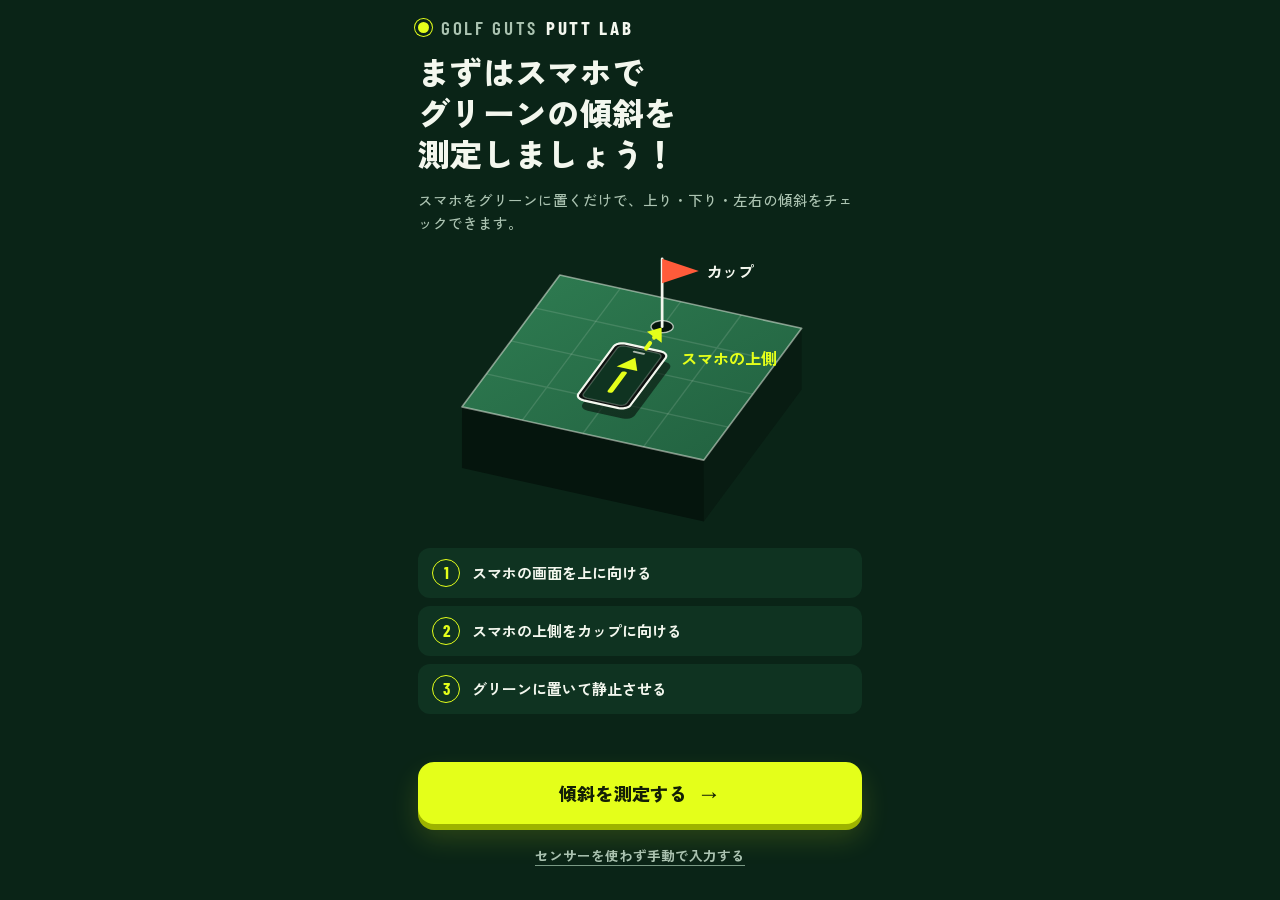
==== index.html @ d150257f "狙いの表記を「カップ○個分 右／左」に変更 Co-Authored-By: Claude Fable 5.1 <noreply@anthropic.com> Claude-Session: https" ====
<!doctype html>
<html lang="ja">
<head>
<meta charset="utf-8">
<meta name="viewport" content="width=device-width,initial-scale=1,viewport-fit=cover">
<meta name="theme-color" content="#0a2417">
<meta name="apple-mobile-web-app-capable" content="yes">
<meta name="mobile-web-app-capable" content="yes">
<meta name="apple-mobile-web-app-status-bar-style" content="black-translucent">
<meta name="apple-mobile-web-app-title" content="PUTT LAB">
<style>:root{padding:env(safe-area-inset-top,0px) 0 env(safe-area-inset-bottom,0px)}body{margin:0}img{max-width:100%}[hidden]{display:none!important}</style>
</head>
<body>
<title>GOLF GUTS PUTT LAB</title>
<link rel="stylesheet" href="https://fonts.googleapis.com/css2?family=Barlow+Condensed:wght@500;600;700&family=Zen+Kaku+Gothic+New:wght@500;700;900&display=swap">
<style>
/* Layout: 縦一列のスコアカード。濃い芝の地に置き、蛍光イエローは「次に押すもの」と「答え」だけに使う。
   屋外の日差しでも読めるよう、文字は大きく高コントラスト。単一のダークグリーン基調で固定（テーマ切替なし）。 */
:root {
  color-scheme: dark;
  --turf-950: #05150d;
  --turf-900: #0a2417;
  --turf-800: #0f3321;
  --turf-700: #16442d;
  --turf-600: #21603f;
  --turf-500: #2f7d52;
  --chalk: #f3f7ee;
  --chalk-dim: #abc3b1;
  --chalk-faint: #7a9a85;
  --volt: #e4ff1a;
  --volt-ink: #131f06;
  --pin: #ff5b3a;
  --rule: rgba(243, 247, 238, .14);
  --font-display: "Barlow Condensed", "Arial Narrow", "Hiragino Sans", "Noto Sans CJK JP", sans-serif;
  --font-body: "Zen Kaku Gothic New", "Hiragino Sans", "Hiragino Kaku Gothic ProN", "Noto Sans JP", "Noto Sans CJK JP", "Yu Gothic", Meiryo, sans-serif;
  --gutter: 18px;
}

html { height: 100%; box-sizing: border-box; }
body { height: 100%; }
body {
  margin: 0;
  background: var(--turf-900);
  color: var(--chalk);
  font-family: var(--font-body);
  font-size: 15px;
  line-height: 1.6;
  font-weight: 500;
  -webkit-text-size-adjust: 100%;
  -webkit-tap-highlight-color: transparent;
  overscroll-behavior-y: contain;
}
*, *::before, *::after { box-sizing: border-box; }
/* ホーム画面から起動したとき、スクロールした中身が時計・電池表示の下に透けないようにする */
body::before {
  content: ""; position: fixed; top: 0; left: 0; right: 0; z-index: 30;
  height: env(safe-area-inset-top, 0px); background: var(--turf-900);
}
button, input { font: inherit; color: inherit; }
button { cursor: pointer; touch-action: manipulation; }
h1, h2, h3, p, ol, dl, dd { margin: 0; }
ol { padding: 0; list-style: none; }
svg { display: block; width: 100%; height: auto; }
svg text { font-family: var(--font-body); }
:focus-visible { outline: 3px solid var(--volt); outline-offset: 3px; border-radius: 6px; }

#app { min-height: 100%; max-width: 480px; margin: 0 auto; padding-inline: var(--gutter); display: flex; flex-direction: column; }

.screen {
  flex: 1 0 auto;
  display: flex; flex-direction: column; gap: 14px;
  padding-block: 18px 22px;
}

/* ---------- 共通パーツ ---------- */
.brand {
  display: flex; align-items: center; gap: 8px;
  font-family: var(--font-display); font-weight: 600; font-size: 19px;
  letter-spacing: .14em; line-height: 1; color: var(--chalk-dim); white-space: nowrap; min-width: 0;
}
.brand b { color: var(--chalk); font-weight: 700; }
.brand::before {
  content: ""; width: 11px; height: 11px; border-radius: 50%;
  background: var(--volt); box-shadow: 0 0 0 3px var(--turf-900), 0 0 0 4px var(--volt);
  margin-right: 4px; flex: none;
}

.eyebrow { font-size: 13px; font-weight: 700; letter-spacing: .12em; color: var(--volt); }
.h-big { font-size: clamp(26px, 7.6vw, 32px); line-height: 1.28; font-weight: 900; letter-spacing: .01em; text-wrap: balance; }
.lead { color: var(--chalk-dim); font-size: 14.5px; }
.note { color: var(--chalk-faint); font-size: 12.5px; line-height: 1.55; }

.btn-volt {
  display: flex; align-items: center; justify-content: center; gap: 10px;
  width: 100%; min-height: 62px; padding: 12px 18px;
  border: 0; border-radius: 16px;
  background: var(--volt); color: var(--volt-ink);
  font-weight: 900; font-size: 18px; letter-spacing: .02em;
  box-shadow: 0 6px 0 #9db300, 0 14px 28px rgba(228, 255, 26, .16);
  transition: transform .08s, box-shadow .08s;
}
.btn-volt:active { transform: translateY(4px); box-shadow: 0 2px 0 #9db300; }
.btn-volt .arr { font-family: var(--font-display); font-size: 24px; line-height: 1; }
.btn-ghost {
  width: 100%; min-height: 50px; padding: 10px 16px;
  border: 1.5px solid var(--rule); border-radius: 14px; background: transparent;
  color: var(--chalk); font-weight: 700; font-size: 15px;
}
.btn-ghost:active { background: var(--turf-800); }
.btn-ghost.pri { border-color: var(--volt); color: var(--volt); font-weight: 900; }
.btn-ghost:disabled { opacity: .4; }
.btn-text {
  border: 0; background: none; padding: 10px 6px; min-height: 44px;
  color: var(--chalk-dim); font-size: 13.5px; font-weight: 700;
  text-decoration: underline; text-underline-offset: 4px; text-decoration-color: var(--chalk-faint);
}
.cta { margin-top: auto; display: flex; flex-direction: column; gap: 10px; padding-top: 6px; }
.cta .btn-text { align-self: center; }

.illust { margin-inline: calc(var(--gutter) * -.5); }

/* ---------- STEP1 スタート ---------- */
.steps { display: flex; flex-direction: column; gap: 8px; }
.steps li {
  display: flex; align-items: center; gap: 12px;
  padding: 11px 14px; border-radius: 12px; background: var(--turf-800);
  font-weight: 700; font-size: 15px;
}
.steps .n {
  flex: none; width: 28px; height: 28px; border-radius: 50%;
  display: grid; place-items: center;
  border: 1.5px solid var(--volt); color: var(--volt);
  font-family: var(--font-display); font-weight: 700; font-size: 17px; line-height: 1;
}

/* ---------- STEP2 測定中 ---------- */
.ms-read { display: grid; grid-template-columns: 1fr 1fr; gap: 10px; }
.ms-read div { padding: 12px 14px; border-radius: 12px; background: var(--turf-800); }
.ms-read span { display: block; font-size: 12px; font-weight: 700; color: var(--chalk-dim); letter-spacing: .08em; }
.ms-read b { font-size: 21px; font-weight: 900; font-variant-numeric: tabular-nums; white-space: nowrap; }
.ms-progress { height: 10px; border-radius: 5px; background: var(--turf-700); overflow: hidden; }
.ms-progress i { display: block; height: 100%; width: 0; background: var(--volt); border-radius: 5px; transition: width .12s linear; }
.dots::after { content: ""; animation: dots 1.2s steps(4, end) infinite; }
@keyframes dots { 0% { content: ""; } 25% { content: "."; } 50% { content: ".."; } 75% { content: "..."; } }
.pulse { animation: pulse 1.4s ease-out infinite; transform-origin: center; transform-box: fill-box; }
@keyframes pulse { 0% { opacity: .9; transform: scale(.72); } 100% { opacity: 0; transform: scale(1.12); } }

/* ---------- STEP3 測定完了 ---------- */
.slope-table { display: flex; flex-direction: column; border-top: 1px solid var(--rule); }
.slope-table div {
  display: flex; align-items: baseline; justify-content: space-between; gap: 12px;
  padding: 11px 2px; border-bottom: 1px solid var(--rule);
}
.slope-table dt { font-size: 13px; font-weight: 700; color: var(--chalk-dim); letter-spacing: .06em; }
.slope-table dd { text-align: right; font-size: 21px; font-weight: 900; font-variant-numeric: tabular-nums; }
.slope-table dd small { margin-left: 10px; font-size: 12.5px; font-weight: 700; color: var(--chalk-faint); }
.src-tag { align-self: flex-start; padding: 3px 10px; border-radius: 999px; background: var(--turf-700); font-size: 12px; font-weight: 700; color: var(--chalk-dim); }

/* ---------- メイン ---------- */
#scr-main { gap: 14px; }
.topbar { display: flex; align-items: center; justify-content: space-between; gap: 10px; }
.icon-btn {
  flex: none; width: 46px; height: 46px; display: grid; place-items: center;
  border: 1.5px solid var(--rule); border-radius: 12px; background: transparent; color: var(--chalk);
}
.icon-btn svg { width: 22px; height: 22px; }
.slopebar {
  display: flex; align-items: center; flex-wrap: wrap; gap: 8px;
  padding: 10px 10px 10px 14px; border-radius: 14px; background: var(--turf-800);
}
.slopebar .lbl { font-size: 11.5px; font-weight: 700; letter-spacing: .1em; color: var(--chalk-faint); width: 100%; }
.slopebar .val { font-size: 17px; font-weight: 900; white-space: nowrap; font-variant-numeric: tabular-nums; }
.slopebar .sep { width: 1px; height: 18px; background: var(--rule); }
.slopebar button {
  margin-left: auto; min-height: 42px; padding: 6px 16px; border-radius: 10px;
  border: 1.5px solid var(--volt); background: transparent; color: var(--volt); font-weight: 900; font-size: 14px;
}
.slopebar button:active { background: rgba(228, 255, 26, .12); }

.block { display: flex; flex-direction: column; gap: 12px; padding-top: 16px; border-top: 1px solid var(--rule); }
.block > h3 { display: flex; align-items: baseline; justify-content: space-between; gap: 10px; font-size: 13px; font-weight: 700; letter-spacing: .1em; color: var(--chalk-dim); }
.block > h3 span { font-family: var(--font-display); font-size: 16px; letter-spacing: .08em; color: var(--chalk-faint); }

/* 距離入力 */
.dist-row { display: flex; align-items: center; gap: 10px; }
.step-btn {
  flex: none; width: 54px; height: 54px; border-radius: 14px;
  border: 1.5px solid var(--rule); background: var(--turf-800);
  font-family: var(--font-display); font-size: 30px; font-weight: 600; line-height: 1;
}
.step-btn:active { background: var(--turf-700); }
.dist-field { flex: 1; min-width: 0; display: flex; align-items: baseline; justify-content: center; gap: 6px; }
.dist-field input {
  width: 4.2ch; min-width: 0; padding: 0; border: 0; border-bottom: 2px solid var(--chalk-faint); border-radius: 0;
  background: transparent; text-align: center;
  font-family: var(--font-display); font-weight: 700; font-size: 58px; line-height: 1.05; font-variant-numeric: tabular-nums;
  -moz-appearance: textfield; appearance: textfield;
}
.dist-field input::-webkit-outer-spin-button, .dist-field input::-webkit-inner-spin-button { -webkit-appearance: none; margin: 0; }
.dist-field input:focus { outline: none; border-bottom-color: var(--volt); }
.dist-field .unit { font-family: var(--font-display); font-weight: 600; font-size: 24px; color: var(--chalk-dim); }
input[type="range"] { width: 100%; height: 34px; margin: 0; accent-color: var(--volt); }
.chips { display: grid; grid-template-columns: repeat(6, 1fr); gap: 6px; }
.chips.four { grid-template-columns: repeat(4, 1fr); }
.chip {
  min-height: 44px; padding: 4px 2px; border-radius: 10px;
  border: 1.5px solid var(--rule); background: transparent;
  font-family: var(--font-display); font-weight: 600; font-size: 19px; line-height: 1.1; color: var(--chalk);
}
.chip small { display: block; font-family: var(--font-body); font-size: 11px; font-weight: 700; color: var(--chalk-faint); }
.chip[aria-pressed="true"] { background: var(--chalk); border-color: var(--chalk); color: var(--turf-900); }
.chip[aria-pressed="true"] small { color: var(--turf-700); }

/* ライン表示 */
.green { border-radius: 18px; overflow: hidden; background: var(--turf-700); }
.legend { display: flex; flex-wrap: wrap; gap: 6px 18px; font-size: 12.5px; font-weight: 700; color: var(--chalk-dim); }
.legend span { display: inline-flex; align-items: center; gap: 8px; }
.legend i { display: inline-block; width: 30px; height: 0; }
.legend .lg-solid i { border-top: 4px solid var(--volt); border-radius: 2px; }
.legend .lg-dash i { border-top: 2.5px dashed var(--chalk); }
.legend .lg-x { color: var(--chalk-faint); }

/* 計算結果（いちばん大きく） */
.call { display: flex; flex-direction: column; gap: 2px; padding: 4px 0 2px; }
.call-break { display: flex; align-items: center; gap: 10px; font-size: 25px; font-weight: 900; line-height: 1.3; }
.call-break svg { width: 34px; height: 34px; flex: none; }
.call-aim { font-size: 30px; font-weight: 900; line-height: 1.15; color: var(--volt); letter-spacing: .01em; white-space: nowrap; }
.call-aim .side { margin-left: 8px; }
.call-aim.long { font-size: 26px; }
.call-aim.long b { font-size: 62px; }
.call-aim b { font-family: var(--font-display); font-weight: 700; font-size: 76px; line-height: .95; letter-spacing: 0; margin: 0 4px 0 6px; font-variant-numeric: tabular-nums; }
.call-sub { font-size: 14px; font-weight: 700; color: var(--chalk-dim); }
.caution {
  margin-top: 8px; padding: 12px 14px; border-radius: 14px; border: 1.5px solid var(--chalk-faint);
  background: var(--turf-800); font-size: 13.5px; font-weight: 500; line-height: 1.6; color: var(--chalk);
}
.caution b { display: block; font-weight: 900; font-size: 14.5px; }
.warn {
  padding: 14px 16px; border-radius: 14px; border: 1.5px solid var(--pin);
  background: rgba(255, 91, 58, .1); font-size: 14px; font-weight: 700; line-height: 1.6;
}

/* 振り幅 */
.stroke-num { display: flex; align-items: baseline; flex-wrap: wrap; gap: 4px 10px; }
.stroke-num b { font-family: var(--font-display); font-weight: 700; font-size: 84px; line-height: .9; font-variant-numeric: tabular-nums; }
.stroke-num .unit { font-family: var(--font-display); font-weight: 600; font-size: 30px; color: var(--chalk-dim); }
.stroke-num .sub { flex: 1 1 100%; min-width: 0; font-size: 13px; font-weight: 700; color: var(--chalk-dim); line-height: 1.5; }
.stroke-rows { display: flex; flex-direction: column; gap: 4px; }
.stroke-row { display: grid; grid-template-columns: 96px minmax(0, 1fr); align-items: end; gap: 6px; }
.stroke-row .lab { padding-bottom: 4px; line-height: 1.25; }
.stroke-row .lab span { display: block; font-size: 12.5px; font-weight: 700; color: var(--chalk-dim); }
.stroke-row .lab b { font-size: 16px; font-weight: 900; white-space: nowrap; }
.stroke-row .lab b em { font-style: normal; font-family: var(--font-display); font-size: 24px; font-weight: 700; margin: 0 1px; }

/* メトロノーム */
.metro-stage { border-radius: 18px; background: var(--turf-800); overflow: hidden; transition: background .12s; }
.metro-stage.hit { background: var(--turf-600); }
.beats { display: grid; grid-template-columns: repeat(3, 1fr); gap: 8px; }
.beats span {
  display: grid; place-items: center; height: 58px; border-radius: 14px;
  background: var(--turf-800); color: var(--chalk-faint);
  font-family: var(--font-display); font-weight: 700; font-size: 38px; line-height: 1;
}
.beats span.on { background: var(--chalk); color: var(--turf-900); }
.beats span.on.accent { background: var(--volt); color: var(--volt-ink); }
.phases { display: grid; grid-template-columns: repeat(4, 1fr); gap: 6px; }
.phases span {
  padding: 7px 0; border-radius: 9px; border: 1.5px solid var(--rule);
  text-align: center; font-size: 12px; font-weight: 700; color: var(--chalk-faint); line-height: 1.3; white-space: nowrap;
}
.phases span small { display: block; font-family: var(--font-display); font-size: 13px; letter-spacing: .04em; }
.phases span.on { border-color: var(--chalk); color: var(--chalk); background: var(--turf-700); }
.phases span.on.impact { border-color: var(--volt); color: var(--volt-ink); background: var(--volt); }
.foot { padding-top: 14px; border-top: 1px solid var(--rule); }

/* ---------- シート（設定・手動入力） ---------- */
.sheet {
  position: fixed; inset: 0; z-index: 20; overflow-y: auto; -webkit-overflow-scrolling: touch;
  background: var(--turf-900);
  padding: calc(env(safe-area-inset-top, 0px) + 14px) 0 calc(env(safe-area-inset-bottom, 0px) + 24px);
}
.sheet-in { max-width: 480px; margin: 0 auto; padding-inline: var(--gutter); display: flex; flex-direction: column; gap: 16px; }
.sheet-head { display: flex; align-items: center; justify-content: space-between; gap: 10px; }
.sheet-head h2 { font-size: 21px; font-weight: 900; }
.sheet h3.sec { font-size: 16px; font-weight: 900; }
.sheet .block { gap: 10px; }
.sheet p { font-size: 13.5px; color: var(--chalk-dim); }
.sheet ol.how { display: flex; flex-direction: column; gap: 3px; padding-left: 1.4em; list-style: decimal; font-size: 13.5px; color: var(--chalk-dim); }
.status { padding: 10px 14px; border-radius: 12px; background: var(--turf-800); font-size: 13.5px; font-weight: 700; color: var(--chalk); }
.status small { display: block; font-weight: 500; color: var(--chalk-dim); font-size: 12.5px; }
.row2 { display: grid; grid-template-columns: 1fr 1fr; gap: 10px; }
.field-head { display: flex; align-items: baseline; justify-content: space-between; gap: 10px; }
.field-head label { font-size: 13px; font-weight: 700; color: var(--chalk-dim); letter-spacing: .06em; }
.field-head output { font-size: 21px; font-weight: 900; font-variant-numeric: tabular-nums; white-space: nowrap; }
.range-ends { display: flex; justify-content: space-between; font-size: 12px; font-weight: 700; color: var(--chalk-faint); margin-top: -6px; }

.cal-grid { display: grid; grid-template-columns: 62px repeat(3, minmax(0, 1fr)) 58px; gap: 6px; align-items: center; }
.cal-grid .hd { font-size: 11.5px; font-weight: 700; color: var(--chalk-faint); text-align: center; }
.cal-grid .cm { font-family: var(--font-display); font-weight: 700; font-size: 22px; white-space: nowrap; }
.cal-grid .cm small { font-size: 14px; color: var(--chalk-dim); margin-left: 1px; }
.cal-grid input {
  width: 100%; min-width: 0; height: 46px; padding: 0 4px; border-radius: 10px;
  border: 1.5px solid var(--rule); background: var(--turf-800); text-align: center;
  font-family: var(--font-display); font-weight: 600; font-size: 21px; font-variant-numeric: tabular-nums;
}
.cal-grid input:focus { outline: none; border-color: var(--volt); }
.cal-grid .avg { text-align: right; font-family: var(--font-display); font-weight: 700; font-size: 19px; color: var(--volt); font-variant-numeric: tabular-nums; white-space: nowrap; }

.toast {
  position: fixed; left: 50%; top: calc(env(safe-area-inset-top, 0px) + 12px); transform: translateX(-50%);
  z-index: 40; width: max-content; max-width: min(92vw, 440px); padding: 12px 18px; border-radius: 12px;
  background: var(--chalk); color: var(--turf-900); font-size: 14px; font-weight: 700; line-height: 1.5;
  box-shadow: 0 10px 30px rgba(0, 0, 0, .4);
}

@media (max-width: 350px) {
  :root { --gutter: 16px; }
  .call-aim { font-size: 26px; }
  .call-aim b { font-size: 64px; }
  .stroke-row { grid-template-columns: 88px minmax(0, 1fr); }
  .chip { font-size: 17px; }
  .brand { font-size: 16.5px; letter-spacing: .1em; gap: 6px; }
  .btn-volt { font-size: 15.5px; padding-inline: 10px; gap: 8px; }
  .dist-field input { font-size: 46px; }
  .step-btn { width: 48px; height: 48px; }
  .slopebar { padding-left: 12px; gap: 6px; }
  .slopebar .val { font-size: 15px; }
  .slopebar button { padding: 6px 11px; font-size: 13px; }
  .phases { gap: 4px; }
  .phases span { font-size: 11px; }
}
@media (prefers-reduced-motion: reduce) {
  .pulse, .dots::after { animation: none; }
  .btn-volt, .ms-progress i, .metro-stage { transition: none; }
}
</style>

<div id="app">

  <!-- STEP 1: スタート -->
  <section class="screen" id="scr-start">
    <header class="brand">GOLF GUTS <b>PUTT LAB</b></header>
    <h1 class="h-big">まずはスマホで<br>グリーンの傾斜を<br>測定しましょう！</h1>
    <p class="lead">スマホをグリーンに置くだけで、上り・下り・左右の傾斜をチェックできます。</p>
    <div class="illust" id="start-illust" role="img" aria-label="グリーンの上に置いたスマホ。スマホの上側がカップを向いている"></div>
    <ol class="steps">
      <li><span class="n">1</span>スマホの画面を上に向ける</li>
      <li><span class="n">2</span>スマホの上側をカップに向ける</li>
      <li><span class="n">3</span>グリーンに置いて静止させる</li>
    </ol>
    <div class="cta">
      <button class="btn-volt" id="btn-measure" type="button">傾斜を測定する <span class="arr" aria-hidden="true">→</span></button>
      <button class="btn-text" id="btn-manual" type="button">センサーを使わず手動で入力する</button>
    </div>
  </section>

  <!-- STEP 2: 測定中 -->
  <section class="screen" id="scr-measure" hidden>
    <header class="brand">GOLF GUTS <b>PUTT LAB</b></header>
    <p class="eyebrow" id="ms-mode">傾斜を測定</p>
    <h2 class="h-big" id="ms-title" aria-live="polite">測定中<span class="dots"></span></h2>
    <p class="lead" id="ms-hint" aria-live="polite">スマホをグリーンに置いて、手を離してください。</p>
    <div class="illust" id="ms-illust" aria-hidden="true"></div>
    <div class="ms-read">
      <div><span>前後</span><b id="ms-fwd">—</b></div>
      <div><span>左右</span><b id="ms-side">—</b></div>
    </div>
    <div class="ms-progress" role="progressbar" aria-label="測定の進み具合" aria-valuemin="0" aria-valuemax="100" id="ms-prog"><i id="ms-bar"></i></div>
    <div class="cta">
      <button class="btn-volt" id="ms-next" type="button" hidden>置き直したら次へ <span class="arr" aria-hidden="true">→</span></button>
      <button class="btn-ghost" id="ms-manual" type="button" hidden>手動で入力する</button>
      <button class="btn-ghost" id="ms-cancel" type="button">中止する</button>
    </div>
  </section>

  <!-- STEP 3: 測定完了 -->
  <section class="screen" id="scr-result" hidden>
    <header class="brand">GOLF GUTS <b>PUTT LAB</b></header>
    <p class="eyebrow" id="rs-eyebrow">測定完了！</p>
    <h2 class="h-big" id="rs-title">傾斜の測定が<br>完了しました！</h2>
    <div class="illust" id="rs-illust" role="img"></div>
    <dl class="slope-table">
      <div><dt>前後傾斜</dt><dd id="rs-fwd"></dd></div>
      <div><dt>左右傾斜</dt><dd id="rs-side"></dd></div>
      <div><dt>傾斜強度</dt><dd id="rs-strength"></dd></div>
    </dl>
    <p class="note">測定した地点の傾斜がカップまで続くと仮定して計算します。途中で傾斜が変わるラインでは、結果は目安としてお使いください。</p>
    <div class="cta">
      <button class="btn-volt" id="rs-go" type="button">パッティングラインを計算する <span class="arr" aria-hidden="true">→</span></button>
      <button class="btn-ghost" id="rs-redo" type="button">再測定する</button>
    </div>
  </section>

  <!-- STEP 4–6: メイン -->
  <section class="screen" id="scr-main" hidden>
    <div class="topbar">
      <header class="brand">GOLF GUTS <b>PUTT LAB</b></header>
      <button class="icon-btn" id="mn-settings" type="button" aria-label="設定を開く">
        <svg viewBox="0 0 24 24" fill="none" stroke="currentColor" stroke-width="2" stroke-linecap="round"><path d="M4 7h10M18 7h2M4 17h2M10 17h10"/><circle cx="16" cy="7" r="2.2"/><circle cx="8" cy="17" r="2.2"/></svg>
      </button>
    </div>

    <div class="slopebar">
      <span class="lbl" id="mn-src">測定した傾斜</span>
      <span class="val" id="mn-fwd"></span><span class="sep" aria-hidden="true"></span><span class="val" id="mn-side"></span>
      <button id="mn-remeasure" type="button">再測定</button>
    </div>

    <section class="block" aria-labelledby="h-dist">
      <h3 id="h-dist">カップまでの距離<span id="dist-m"></span></h3>
      <div class="dist-row">
        <button class="step-btn" id="dist-minus" type="button" aria-label="0.5ヤード短く">−</button>
        <div class="dist-field">
          <input id="dist-num" type="number" inputmode="decimal" min="0.5" max="20" step="0.5" value="3" aria-labelledby="h-dist">
          <span class="unit">yd</span>
        </div>
        <button class="step-btn" id="dist-plus" type="button" aria-label="0.5ヤード長く">＋</button>
      </div>
      <input id="dist-range" type="range" min="0.5" max="20" step="0.5" value="3" aria-labelledby="h-dist">
      <div class="chips" id="dist-chips" role="group" aria-label="よく使う距離"></div>
    </section>

    <section class="block" aria-labelledby="h-line">
      <h3 id="h-line">パッティングライン</h3>
      <div class="green" id="line-view" role="img"></div>
      <div class="legend">
        <span class="lg-solid"><i></i>ボールが転がる予想ライン</span>
        <span class="lg-dash"><i></i>打ち出す方向</span>
        <span class="lg-x" id="line-scale" hidden></span>
      </div>
      <div id="call" aria-live="polite"></div>
    </section>

    <section class="block" aria-labelledby="h-stroke" id="stroke-block">
      <h3 id="h-stroke">必要な振り幅<span>アドレス → トップ</span></h3>
      <div class="stroke-num">
        <b id="st-cm">–</b><span class="unit">cm</span>
        <span class="sub" id="st-sub"></span>
      </div>
      <div class="stroke-rows" id="stroke-view"></div>
      <p class="note" id="st-note"></p>
    </section>

    <section class="block" aria-labelledby="h-metro">
      <h3 id="h-metro">メトロノーム<span>90 BPM・3/4</span></h3>
      <div class="metro-stage" id="metro-stage" aria-hidden="true"></div>
      <div class="beats" id="beats" aria-hidden="true"><span>1</span><span>2</span><span>3</span></div>
      <div class="phases" id="phases" aria-hidden="true">
        <span><small>1拍目</small>始動</span>
        <span><small>2拍目</small>トップ</span>
        <span class="impact"><small>2.5拍</small>インパクト</span>
        <span><small>3拍目</small>フォロー</span>
      </div>
      <button class="btn-volt" id="metro-btn" type="button" aria-pressed="false">再生する</button>
      <p class="note">1拍目で引き始め、2拍目でトップ、2拍目と3拍目のちょうど真ん中で打ちます。音が出ないときは、スマホの消音モードと音量を確認してください。</p>
    </section>

    <p class="note foot">表示はすべて推定値です。測定地点の傾斜がカップまで一定という前提で計算しており、芝目・途中の起伏・スマホケースやカメラの出っ張りによる誤差は含まれません。</p>
  </section>
</div>

<!-- 手動入力 -->
<div class="sheet" id="sheet-manual" hidden role="dialog" aria-modal="true" aria-labelledby="mi-title">
  <div class="sheet-in">
    <div class="sheet-head">
      <h2 id="mi-title">傾斜を手動で入力</h2>
      <button class="icon-btn" id="mi-close" type="button" aria-label="閉じる"><svg viewBox="0 0 24 24" fill="none" stroke="currentColor" stroke-width="2.2" stroke-linecap="round"><path d="M6 6l12 12M18 6L6 18"/></svg></button>
    </div>
    <p id="mi-msg">カップに向かって立ったときの傾斜を入力します。</p>
    <div class="illust" id="mi-illust" aria-hidden="true"></div>
    <div>
      <div class="field-head"><label for="mi-fwd">前後の傾斜</label><output id="mi-fwd-out" for="mi-fwd"></output></div>
      <input id="mi-fwd" type="range" min="-4" max="4" step="0.1" value="0">
      <div class="range-ends"><span>下り 4°</span><span>平坦</span><span>上り 4°</span></div>
    </div>
    <div>
      <div class="field-head"><label for="mi-side">左右の傾斜</label><output id="mi-side-out" for="mi-side"></output></div>
      <input id="mi-side" type="range" min="-4" max="4" step="0.1" value="0">
      <div class="range-ends"><span>左下がり 4°</span><span>平坦</span><span>右下がり 4°</span></div>
    </div>
    <button class="btn-volt" id="mi-ok" type="button">この傾斜で進む <span class="arr" aria-hidden="true">→</span></button>
  </div>
</div>

<!-- 設定 -->
<div class="sheet" id="sheet-settings" hidden role="dialog" aria-modal="true" aria-labelledby="set-title">
  <div class="sheet-in">
    <div class="sheet-head">
      <h2 id="set-title">設定</h2>
      <button class="icon-btn" id="set-close" type="button" aria-label="設定を閉じる"><svg viewBox="0 0 24 24" fill="none" stroke="currentColor" stroke-width="2.2" stroke-linecap="round"><path d="M6 6l12 12M18 6L6 18"/></svg></button>
    </div>

    <section class="block">
      <h3 class="sec">グリーンの速さ</h3>
      <p>スティンプメーターの値（ft）です。コースの掲示があればその数字に合わせてください。速いほど、よく曲がり、振り幅は小さくなります。</p>
      <div class="chips four" id="stimp-chips" role="group" aria-label="グリーンの速さ"></div>
      <div>
        <div class="field-head"><label for="stimp-range">細かく調整</label><output id="stimp-out" for="stimp-range"></output></div>
        <input id="stimp-range" type="range" min="7" max="13" step="0.5" value="9">
      </div>
    </section>

    <section class="block">
      <h3 class="sec">振り幅のキャリブレーション</h3>
      <p>あなたの「振り幅と転がる距離」を登録すると、必要な振り幅があなたの距離感に合います。</p>
      <ol class="how">
        <li>平坦な練習グリーンで、上の「グリーンの速さ」をその場所に合わせる</li>
        <li>メトロノーム（90 BPM・3/4拍子）に合わせて、決めた振り幅で3球打つ</li>
        <li>転がった距離（yd）を入力して保存する</li>
      </ol>
      <div class="cal-grid" id="cal-grid"></div>
      <p class="note">1つの振り幅だけでも登録できます。10・20・30cm の複数を登録すると、あなた専用の距離曲線になり精度が上がります。</p>
      <div class="status" id="cal-status"></div>
      <div class="row2">
        <button class="btn-ghost" id="cal-clear" type="button">登録を消す</button>
        <button class="btn-ghost pri" id="cal-save" type="button">保存する</button>
      </div>
    </section>

    <section class="block">
      <h3 class="sec">ゼロ点補正</h3>
      <p>ケースやカメラの出っ張りで生じるズレを打ち消します。同じ場所で、スマホを180°回して2回測ります。床や机でもできます。</p>
      <div class="status" id="zero-status"></div>
      <div class="row2">
        <button class="btn-ghost" id="zero-clear" type="button">補正を消す</button>
        <button class="btn-ghost pri" id="zero-start" type="button">補正を始める</button>
      </div>
    </section>

    <section class="block">
      <h3 class="sec">傾斜の入力</h3>
      <button class="btn-ghost" id="set-manual" type="button">傾斜を手動で入力する</button>
    </section>
  </div>
</div>

<div class="toast" id="toast" role="status" hidden></div>

<script>
/* GOLF GUTS PUTT LAB — 計算ロジック（画面とは独立。Node でも単体テストできる）
 *
 * 座標系: x = ボール→カップ方向（m）, y = カップに向かって右（m）
 * 傾斜:   fwd  > 0 … カップに向かって上り（度）
 *         side > 0 … 右下がり（度）＝ボールは右へ曲がる
 * 仮定:   測定地点の傾斜がカップまで一定（平面）。転がり抵抗はスティンプ値から求めた一定の減速。
 */
var PuttPhysics = (function () {
  'use strict';

  var G = 9.80665;          // 重力加速度 m/s²
  var ROLL = 5 / 7;         // 転がる球にかかる斜面方向の重力の係数（球の慣性モーメント分）
  var STIMP_V0 = 1.83;      // スティンプメーターの放球速度 m/s
  var FT = 0.3048, YD = 0.9144;
  var CUP = 0.108;          // カップ直径 m
  var PAST = 0.30;          // カップを過ぎて止まる目標距離 m（カップ付近の目標速度の代わり）
  var DEG = Math.PI / 180;

  /** スティンプ値(ft) → 平坦なグリーンでの減速 m/s² */
  function decel(stimpFt) {
    return (STIMP_V0 * STIMP_V0) / (2 * stimpFt * FT);
  }

  /** 傾斜による面内の加速度 */
  function slopeAccel(fwdDeg, sideDeg) {
    return {
      gx: -ROLL * G * Math.sin(fwdDeg * DEG),
      gy: ROLL * G * Math.sin(sideDeg * DEG)
    };
  }

  /** ボール1球ぶんの転がりを数値積分する */
  function simulate(p) {
    var dt = p.dt || 0.004;
    var x = 0, y = 0;
    var vx = p.v0 * Math.cos(p.phi), vy = p.v0 * Math.sin(p.phi);
    var t = 0, n = 0, crossed = false;
    var yCross = null, vCross = null, tCross = null, dirCross = null, past = 0;
    var path = p.wantPath ? [[0, 0]] : null;

    while (t < 40) {
      var s = Math.sqrt(vx * vx + vy * vy);
      if (s < 1e-4) break;
      var ax = p.gx - p.a * vx / s, ay = p.gy - p.a * vy / s;
      var nvx = vx + ax * dt, nvy = vy + ay * dt;
      if (nvx * vx + nvy * vy <= 0) {
        // このステップの途中で止まる
        var f0 = Math.min(1, s / (Math.sqrt(ax * ax + ay * ay) * dt));
        var ex = vx * dt * f0 * 0.5, ey = vy * dt * f0 * 0.5;
        if (!crossed && x + ex >= p.D) {
          crossed = true; yCross = y; vCross = 0; tCross = t;
        } else if (crossed) {
          past += Math.sqrt(ex * ex + ey * ey);
        }
        x += ex; y += ey; t += dt * f0;
        break;
      }
      var dx = (vx + nvx) * 0.5 * dt, dy = (vy + nvy) * 0.5 * dt;
      var step = Math.sqrt(dx * dx + dy * dy);
      if (!crossed && x + dx >= p.D) {
        var f = (p.D - x) / dx;
        yCross = y + dy * f;
        vCross = s + (Math.sqrt(nvx * nvx + nvy * nvy) - s) * f;
        tCross = t + dt * f;
        crossed = true;
        dirCross = [dx / step, dy / step];
        past += step * (1 - f);
        if (path) path.push([p.D, yCross]);
        if (p.stopAtCup) { x = p.D; y = yCross; t = tCross; break; }
      } else if (crossed) {
        past += step;
      }
      x += dx; y += dy; vx = nvx; vy = nvy; t += dt;
      if (path && (++n % 4 === 0) && !crossed) path.push([x, y]);
    }
    return {
      reached: crossed, yCross: yCross, vCross: vCross, tCross: tCross, dirCross: dirCross,
      past: past, stop: [x, y], time: t, path: path
    };
  }

  /** 与えた初速で、カップ中心を通る打ち出し方向を探す */
  function aimFor(v0, env, stopAtCup) {
    var phi = 0, r = null, ok = false;
    for (var i = 0; i < 60; i++) {
      r = simulate({ v0: v0, phi: phi, gx: env.gx, gy: env.gy, a: env.a, D: env.D, stopAtCup: stopAtCup });
      if (!r.reached) return { reached: false };
      if (Math.abs(r.yCross) < 0.0004) { ok = true; break; }
      phi -= Math.atan2(r.yCross, env.D);
      if (Math.abs(phi) > 1.2) return { reached: false };
    }
    if (!ok) return { reached: false };
    return { reached: true, phi: phi, past: r.past, vCross: r.vCross, dirCross: r.dirCross };
  }

  /**
   * 急な傾斜で使う「カップに届いたときの目標速度」。
   * ゆるい傾斜での基準（カップを30cm過ぎて止まる）と同じ速さになるように、
   * カップ地点での実際の減速（転がり抵抗 ＋ 進行方向の傾斜）から決める。
   * 下りが急で減速がほとんど無い場合は、下限（平坦の2割の減速に相当）を使う。
   */
  function cupSpeed(env, dir) {
    var along = env.gx * dir[0] + env.gy * dir[1];           // 進行方向の重力（正＝加速）
    return Math.sqrt(2 * Math.max(env.a - along, 0.2 * env.a) * PAST);
  }

  /**
   * ラインと必要な初速を求める
   * @param {number} distM   カップまでの距離 m
   * @param {number} fwdDeg  前後傾斜（上りが正）
   * @param {number} sideDeg 左右傾斜（右下がりが正）
   * @param {number} stimpFt グリーン速度（スティンプ値 ft）
   */
  function solve(distM, fwdDeg, sideDeg, stimpFt) {
    var a = decel(stimpFt);
    var g = slopeAccel(fwdDeg, sideDeg);
    var gmag = Math.sqrt(g.gx * g.gx + g.gy * g.gy);
    if (!(distM > 0)) return { ok: false, reason: 'distance' };

    // 傾斜がゆるい間は「カップを30cm過ぎて止まる強さ」。
    // 急な傾斜ではボールが斜面で止まれないので、「カップに届く強さ（届いたときの速さで合わせる）」に切り替える。
    var steep = gmag > 0.8 * a;
    var env = { gx: g.gx, gy: g.gy, a: a, D: distM };
    var V_MIN = 0.02, lo = V_MIN, hi = 14, best = null;
    for (var i = 0; i < 44; i++) {
      var v = (lo + hi) / 2;
      var r = aimFor(v, env, steep);
      var enough = r.reached && (steep ? r.vCross >= cupSpeed(env, r.dirCross) : r.past >= PAST);
      if (!enough) { lo = v; }
      else { hi = v; best = { v0: v, phi: r.phi }; }
    }
    if (!best) return { ok: false, reason: 'unreachable' };

    var fin = simulate({
      v0: best.v0, phi: best.phi, gx: g.gx, gy: g.gy, a: a, D: distM, wantPath: true, stopAtCup: steep
    });
    // 下りが急すぎて、ほんの少し触れただけでもカップを通り過ぎる速さになる場合
    var runaway = steep && best.v0 < V_MIN * 2.5;
    var aim = distM * Math.tan(best.phi);           // カップ中心から見た狙い点（右が正）
    var maxDev = 0;
    for (var k = 0; k < fin.path.length; k++) {
      if (Math.abs(fin.path[k][1]) > Math.abs(maxDev)) maxDev = fin.path[k][1];
    }
    return {
      ok: true,
      v0: best.v0,
      phi: best.phi,
      aim: aim,
      cups: Math.abs(aim) / CUP,
      breakDir: aim > 0 ? 'left' : 'right',         // ボールが曲がる方向（狙いの逆）
      path: fin.path,
      maxDev: maxDev,
      timeToCup: fin.tCross,
      flatEq: (best.v0 * best.v0) / (2 * a),        // 同じ強さで平坦なら転がる距離 m
      decel: a,
      steep: steep,                                 // 急傾斜（カップを外すと止まりにくい）
      canRest: gmag < a,                            // 斜面の途中でボールが止まっていられるか
      runaway: runaway,                             // 触れるだけで届いてしまい、強さを加減できない
      cupV: fin.vCross
    };
  }

  /* ---- 振り幅モデル（90BPM固定なので、振り幅がほぼそのまま初速を決める） ---- */

  // 仮の基準: 20cm の振り幅で、スティンプ9ftの平坦なグリーンを 3yd 転がる
  var DEFAULT_REF = { cm: 20, yd: 3, stimp: 9 };

  function speedForRoll(distM, stimpFt) {
    return Math.sqrt(2 * decel(stimpFt) * distM);
  }

  /**
   * キャリブレーション点から「振り幅(cm) → 初速(m/s)」のモデルを作る
   * points: [{cm, yd:[...], stimp}]
   *   0点 … 仮の基準（比例）
   *   1点 … その点を通る比例
   *   2点以上 … 両対数の最小二乗で v = c·L^p（p は 0.6〜1.4 に制限）
   */
  function strokeModel(points) {
    var pts = [];
    (points || []).forEach(function (pt) {
      var ds = (pt.yd || []).filter(function (d) { return d > 0; });
      if (!ds.length || !(pt.cm > 0)) return;
      var mean = ds.reduce(function (s, d) { return s + d; }, 0) / ds.length;
      pts.push({ cm: pt.cm, meanYd: mean, v: speedForRoll(mean * YD, pt.stimp || 9) });
    });
    var c, p = 1, source;
    if (!pts.length) {
      c = speedForRoll(DEFAULT_REF.yd * YD, DEFAULT_REF.stimp) / DEFAULT_REF.cm;
      source = 'default';
    } else if (pts.length === 1) {
      c = pts[0].v / pts[0].cm;
      source = 'single';
    } else {
      var n = pts.length, sx = 0, sy = 0, sxx = 0, sxy = 0;
      pts.forEach(function (q) {
        var lx = Math.log(q.cm), ly = Math.log(q.v);
        sx += lx; sy += ly; sxx += lx * lx; sxy += lx * ly;
      });
      var den = n * sxx - sx * sx;
      p = den > 1e-9 ? (n * sxy - sx * sy) / den : 1;
      p = Math.max(0.6, Math.min(1.4, p));
      c = Math.exp((sy - p * sx) / n);
      source = 'curve';
    }
    return {
      c: c, p: p, source: source, points: pts,
      speed: function (cm) { return c * Math.pow(cm, p); },
      stroke: function (v) { return Math.pow(v / c, 1 / p); },
      /** その振り幅で平坦なグリーンを転がる距離 yd */
      rollYd: function (cm, stimpFt) {
        var v = c * Math.pow(cm, p);
        return (v * v) / (2 * decel(stimpFt)) / YD;
      }
    };
  }

  return {
    G: G, YD: YD, FT: FT, CUP: CUP, PAST: PAST, DEFAULT_REF: DEFAULT_REF,
    decel: decel, slopeAccel: slopeAccel, simulate: simulate, solve: solve,
    strokeModel: strokeModel, speedForRoll: speedForRoll
  };
})();

if (typeof module !== 'undefined' && module.exports) module.exports = PuttPhysics;
</script>
<script>
/* GOLF GUTS PUTT LAB — 画面・センサー・メトロノーム */
(function () {
  'use strict';

  var P = PuttPhysics, YD = P.YD, DEG = Math.PI / 180;
  var $ = function (id) { return document.getElementById(id); };
  var C = {
    chalk: '#f3f7ee', dim: '#abc3b1', faint: '#7a9a85', volt: '#e4ff1a', ink: '#131f06', pin: '#ff5b3a',
    t950: '#05150d', t900: '#0a2417', t800: '#0f3321', t700: '#16442d', t600: '#21603f', t500: '#2f7d52'
  };

  /* ---------- 保存（端末内のみ。使えない環境でも動く） ---------- */
  var store = {
    get: function (k, d) {
      try { var v = localStorage.getItem('ggpl.' + k); return v == null ? d : JSON.parse(v); } catch (e) { return d; }
    },
    set: function (k, v) { try { localStorage.setItem('ggpl.' + k, JSON.stringify(v)); } catch (e) { /* 保存できなくても続行 */ } }
  };

  var CAL_CM = [10, 20, 30];
  var state = {
    slope: null,                                   // {fwd, side, source:'sensor'|'manual'}
    dist: clamp(Number(store.get('dist', 3)) || 3, 0.5, 20),
    stimp: clamp(Number(store.get('stimp', 9)) || 9, 7, 13),
    cal: sanitizeCal(store.get('cal', [])),
    zero: sanitizeZero(store.get('zero', null)),
    strokeCm: 21
  };

  function clamp(v, a, b) { return Math.max(a, Math.min(b, v)); }
  function r1(v) { return Math.round(v * 10) / 10; }
  function sanitizeCal(c) {
    if (!Array.isArray(c)) return [];
    return c.filter(function (p) { return p && p.cm > 0 && Array.isArray(p.yd); })
      .map(function (p) { return { cm: +p.cm, yd: p.yd.map(Number).filter(function (d) { return d > 0 && d < 60; }), stimp: +p.stimp || 9 }; })
      .filter(function (p) { return p.yd.length; });
  }
  function sanitizeZero(z) {
    return (z && isFinite(z.fwd) && isFinite(z.side)) ? { fwd: +z.fwd, side: +z.side } : null;
  }

  /* ---------- 表示用の言葉 ---------- */
  var FLAT = 0.2; // これ未満は「ほぼ平坦」
  function fwdText(f) { return Math.abs(f) < FLAT ? 'ほぼ平坦' : (f > 0 ? '上り ' : '下り ') + Math.abs(f).toFixed(1) + '°'; }
  function sideText(s) { return Math.abs(s) < FLAT ? 'ほぼ平坦' : (s > 0 ? '右下がり ' : '左下がり ') + Math.abs(s).toFixed(1) + '°'; }
  function pct(a) { return (Math.tan(Math.abs(a) * DEG) * 100).toFixed(1) + '%'; }
  function totalSlope(sl) { return Math.atan(Math.sqrt(Math.pow(Math.tan(sl.fwd * DEG), 2) + Math.pow(Math.tan(sl.side * DEG), 2))) / DEG; }
  function strength(t) { return t < 0.3 ? 'ほぼ平坦' : t < 2 ? '緩やか' : t < 3.5 ? '中くらい' : '強い'; }
  function half(v) { return Math.round(v * 2) / 2; }
  function numTxt(v) { return (Math.round(v * 10) / 10).toString(); }
  function lenTxt(m) { return m >= 1 ? (Math.round(m * 10) / 10) + 'm' : Math.round(m * 100) + 'cm'; }

  /* ---------- 画面切り替え ---------- */
  var SCREENS = ['scr-start', 'scr-measure', 'scr-result', 'scr-main'];
  function show(id) {
    SCREENS.forEach(function (s) { $(s).hidden = s !== id; });
    if (id !== 'scr-main') Metro.stop();
    $('toast').hidden = true;
    window.scrollTo(0, 0);
  }
  var toastTimer = null;
  function toast(msg) {
    var t = $('toast'); t.textContent = msg; t.hidden = false;
    clearTimeout(toastTimer); toastTimer = setTimeout(function () { t.hidden = true; }, 3200);
  }

  /* =====================================================================
     立体イラスト（傾いたグリーンの板）
     ===================================================================== */
  function plateSVG(o) {
    var W = 340, H = 240, S = 96, cx = 164, cy = 114, yaw = -22 * DEG, el = 33 * DEG;
    var tf = Math.tan((o.fwd || 0) * DEG), ts = Math.tan((o.side || 0) * DEG);
    var k = Math.min(10, 0.36 / Math.max(1e-6, Math.abs(tf) + Math.abs(ts))); // 高さの強調（最大10倍）
    var cyw = Math.cos(yaw), syw = Math.sin(yaw), sel = Math.sin(el), cel = Math.cos(el), ZB = -0.56;
    function z(x, y) { return k * (y * tf - x * ts); }
    var minY = 1e9, maxY = -1e9;
    function pr(x, y, zz) {
      var xr = x * cyw - y * syw, yr = x * syw + y * cyw, sy = cy - (yr * sel + zz * cel) * S;
      if (sy < minY) minY = sy; if (sy > maxY) maxY = sy;
      return [cx + xr * S, sy];
    }
    function on(x, y, dz) { return pr(x, y, z(x, y) + (dz || 0)); }
    function pts(a) { return a.map(function (p) { return p[0].toFixed(1) + ',' + p[1].toFixed(1); }).join(' '); }
    function rrect(x0, y0, hw, hl, r, dz) {
      var out = [], cs = [[x0 + hw - r, y0 + hl - r, 0], [x0 - hw + r, y0 + hl - r, 90], [x0 - hw + r, y0 - hl + r, 180], [x0 + hw - r, y0 - hl + r, 270]];
      cs.forEach(function (c) {
        for (var i = 0; i <= 6; i++) { var a = (c[2] + i * 15) * DEG; out.push(on(c[0] + r * Math.cos(a), c[1] + r * Math.sin(a), dz)); }
      });
      return out;
    }
    var A = [-1, -1], B = [1, -1], Cc = [1, 1], D = [-1, 1], s = '';
    s += '<defs><linearGradient id="' + o.id + 'g" x1="0" y1="0" x2="1" y2="1"><stop offset="0" stop-color="' + C.t500 + '"/><stop offset="1" stop-color="' + C.t600 + '"/></linearGradient></defs>';
    // 側面（手前・右）
    s += '<polygon points="' + pts([on(A[0], A[1]), on(B[0], B[1]), pr(B[0], B[1], ZB), pr(A[0], A[1], ZB)]) + '" fill="' + C.t950 + '"/>';
    s += '<polygon points="' + pts([on(B[0], B[1]), on(Cc[0], Cc[1]), pr(Cc[0], Cc[1], ZB), pr(B[0], B[1], ZB)]) + '" fill="#081c12"/>';
    // 上面
    s += '<polygon points="' + pts([on(A[0], A[1]), on(B[0], B[1]), on(Cc[0], Cc[1]), on(D[0], D[1])]) + '" fill="url(#' + o.id + 'g)" stroke="' + C.chalk + '" stroke-opacity=".5" stroke-width="1.2" stroke-linejoin="round"/>';
    [-0.5, 0, 0.5].forEach(function (t) {
      var a = on(t, -1), b = on(t, 1), c = on(-1, t), d = on(1, t);
      s += '<path d="M' + pts([a]) + 'L' + pts([b]) + 'M' + pts([c]) + 'L' + pts([d]) + '" stroke="' + C.chalk + '" stroke-opacity=".13" stroke-width="1" fill="none"/>';
    });
    // 測定中の波紋
    if (o.pulse) {
      var ring = [];
      for (var i = 0; i < 36; i++) ring.push(on(0.78 * Math.cos(i * 10 * DEG), -0.12 + 0.78 * Math.sin(i * 10 * DEG)));
      s += '<polygon class="pulse" points="' + pts(ring) + '" fill="none" stroke="' + C.volt + '" stroke-width="2.5"/>';
    }
    // カップと旗
    var cyc = 0.62, cup = [];
    for (var j = 0; j < 24; j++) cup.push(on(0.085 * Math.cos(j * 15 * DEG), cyc + 0.085 * Math.sin(j * 15 * DEG)));
    var base = on(0, cyc), top = on(0, cyc, 0.62);
    s += '<polygon points="' + pts(cup) + '" fill="' + C.t950 + '" stroke="' + C.chalk + '" stroke-opacity=".7" stroke-width="1"/>';
    s += '<line x1="' + base[0] + '" y1="' + base[1] + '" x2="' + top[0] + '" y2="' + top[1] + '" stroke="' + C.chalk + '" stroke-width="2" stroke-linecap="round"/>';
    s += '<polygon points="' + pts([top, [top[0] + 27, top[1] + 9], [top[0], top[1] + 18]]) + '" fill="' + C.pin + '"/>';
    s += '<text x="' + (top[0] + 32) + '" y="' + (top[1] + 14) + '" font-size="12" font-weight="700" fill="' + C.chalk + '">カップ</text>';

    if (o.phone) {
      // スマホ（上側がカップ向き）
      var py = -0.2;
      s += '<polygon points="' + pts(rrect(0, py, 0.215, 0.43, 0.07, 0)) + '" fill="#020705" opacity=".55" transform="translate(3,4)"/>';
      s += '<polygon points="' + pts(rrect(0, py, 0.215, 0.43, 0.07, 0.045)) + '" fill="#0c100e" stroke="' + C.chalk + '" stroke-width="1.6" stroke-linejoin="round"/>';
      s += '<polygon points="' + pts(rrect(0, py, 0.18, 0.395, 0.05, 0.047)) + '" fill="' + C.t800 + '" stroke="' + C.chalk + '" stroke-opacity=".25" stroke-width="1"/>';
      s += '<polygon points="' + pts(rrect(0, py + 0.345, 0.05, 0.012, 0.011, 0.048)) + '" fill="' + C.chalk + '" opacity=".7"/>';
      s += '<polygon points="' + pts([on(0, py + 0.27, 0.048), on(-0.085, py + 0.1, 0.048), on(0.085, py + 0.1, 0.048)]) + '" fill="' + C.volt + '"/>';
      s += '<polygon points="' + pts(rrect(0, py - 0.1, 0.022, 0.16, 0.02, 0.048)) + '" fill="' + C.volt + '"/>';
      // スマホ上側 → カップ の矢印
      var a0 = on(0, py + 0.49), a1 = on(0, cyc - 0.16), hd = arrowHead(a0, a1, 9);
      s += '<line x1="' + a0[0] + '" y1="' + a0[1] + '" x2="' + a1[0] + '" y2="' + a1[1] + '" stroke="' + C.volt + '" stroke-width="3" stroke-dasharray="5 5" stroke-linecap="round"/>';
      s += '<polygon points="' + pts(hd) + '" fill="' + C.volt + '"/>';
      if (o.labels) {
        var lp = on(0.3, py + 0.36, 0.05);
        s += '<text x="' + (lp[0] + 4) + '" y="' + (lp[1] + 4) + '" font-size="12" font-weight="700" fill="' + C.volt + '">スマホの上側</text>';
      }
    } else {
      // ボール
      var bs = on(0, -0.62), bp = on(0, -0.62, 0.07);
      s += '<ellipse cx="' + (bs[0] + 2) + '" cy="' + (bs[1] + 1) + '" rx="9" ry="4" fill="#020705" opacity=".45"/>';
      s += '<circle cx="' + bp[0] + '" cy="' + bp[1] + '" r="7.5" fill="' + C.chalk + '"/>';
    }

    // 低い方を示す矢印
    var mag = Math.sqrt(tf * tf + ts * ts);
    if (o.arrow && mag > Math.tan(FLAT * DEG)) {
      var dx = ts / mag, dy = -tf / mag, ox = o.phone ? 0.62 : 0, oy = 0, L = o.phone ? 0.3 : 0.4;
      var t0 = on(ox - dx * L, oy - dy * L, 0.01), t1 = on(ox + dx * L, oy + dy * L, 0.01), h2 = arrowHead(t0, t1, 13);
      s += '<line x1="' + t0[0] + '" y1="' + t0[1] + '" x2="' + t1[0] + '" y2="' + t1[1] + '" stroke="' + C.volt + '" stroke-width="6" stroke-linecap="round"/>';
      s += '<polygon points="' + pts(h2) + '" fill="' + C.volt + '"/>';
      var right = t1[0] >= t0[0], lx = clamp(h2[0][0] + (right ? 8 : -8), right ? 6 : 50, right ? W - 50 : W - 6), ly = h2[0][1] + (t1[1] >= t0[1] ? 16 : -8);
      s += '<text x="' + lx + '" y="' + ly + '" text-anchor="' + (right ? 'start' : 'end') + '" font-size="13" font-weight="900" fill="' + C.volt + '" stroke="' + C.t900 + '" stroke-width="3.5" paint-order="stroke">低い方</text>';
    }
    s += '</svg>';
    var y0 = o.fixed ? 0 : Math.floor(minY - 8), vh = o.fixed ? H : Math.ceil(maxY + 8) - y0;
    return '<svg viewBox="0 ' + y0 + ' ' + W + ' ' + vh + '" xmlns="http://www.w3.org/2000/svg">' + s;
  }
  /** 線分 a→b の先に矢じりを付ける（先端, 左, 右） */
  function arrowHead(a, b, size) {
    var dx = b[0] - a[0], dy = b[1] - a[1], len = Math.sqrt(dx * dx + dy * dy) || 1; dx /= len; dy /= len;
    var tip = [b[0] + dx * size, b[1] + dy * size];
    return [tip, [b[0] - dy * size * 0.75, b[1] + dx * size * 0.75], [b[0] + dy * size * 0.75, b[1] - dx * size * 0.75]];
  }

  /* =====================================================================
     センサー（DeviceOrientation）
     beta  > 0 … 端末の上側が持ち上がる ＝ カップに向かって上り
     gamma > 0 … 端末の右側が下がる     ＝ 右下がり
     ===================================================================== */
  var Sensor = {
    on: false, last: null, lastT: 0, acc: { f: 0, s: 0, n: 0 },
    handler: function (e) {
      if (e.beta == null || e.gamma == null) return;
      var b = e.beta * DEG, g = e.gamma * DEG;
      Sensor.last = {
        fwd: e.beta,
        side: Math.asin(clamp(Math.cos(b) * Math.sin(g), -1, 1)) / DEG, // 右辺が水平から下がっている角度
        faceUp: Math.abs(e.beta) < 90
      };
      Sensor.acc.f += Sensor.last.fwd; Sensor.acc.s += Sensor.last.side; Sensor.acc.n++;
      Sensor.lastT = Date.now();
    },
    /** 前回の呼び出し以降に届いた値の平均（ノイズを減らす） */
    take: function () {
      var a = Sensor.acc, out = a.n ? { fwd: a.f / a.n, side: a.s / a.n } : null;
      Sensor.acc = { f: 0, s: 0, n: 0 };
      return out;
    },
    /** タップ操作の中から呼ぶこと（iOS は許可ダイアログが必要） */
    enable: function () {
      if (Sensor.on && Date.now() - Sensor.lastT < 1500) return Promise.resolve('ok');
      if (typeof window.DeviceOrientationEvent === 'undefined') return Promise.resolve('unsupported');
      try { // 埋め込み表示などでセンサーが禁止されている場合は、待たずに手動入力へ
        var fp = document.featurePolicy || document.permissionsPolicy;
        if (fp && fp.allowsFeature && (!fp.allowsFeature('accelerometer') || !fp.allowsFeature('gyroscope'))) return Promise.resolve('blocked');
      } catch (e) { /* 判定できなければ通常どおり試す */ }
      var ask = Promise.resolve('granted');
      if (typeof DeviceOrientationEvent.requestPermission === 'function') {
        try { ask = DeviceOrientationEvent.requestPermission(); } catch (e) { ask = Promise.resolve('blocked'); }
      }
      return ask.then(function (res) {
        if (res !== 'granted') return res === 'denied' ? 'denied' : 'blocked';
        if (!Sensor.on) { window.addEventListener('deviceorientation', Sensor.handler); Sensor.on = true; }
        Sensor.last = null;
        return new Promise(function (resolve) {
          var t0 = Date.now(), iv = setInterval(function () {
            if (Sensor.last) { clearInterval(iv); resolve('ok'); }
            else if (Date.now() - t0 > 2500) { clearInterval(iv); resolve('noevents'); }
          }, 80);
        });
      }, function () { return 'blocked'; });
    }
  };
  var EMBED = (function () { try { return window.self !== window.top; } catch (e) { return true; } })();
  function sensorMsg(res) {
    if (EMBED && res !== 'denied') return 'このプレビュー画面では傾きセンサーを使えません（HTMLファイルを https のサイトに置いて開くと使えます）。';
    return SENSOR_MSG[res];
  }
  var SENSOR_MSG = {
    unsupported: 'このブラウザは傾きセンサーに対応していません。',
    denied: 'センサーの利用が許可されませんでした。ブラウザを開き直すと、もう一度許可を選べます。',
    blocked: 'この表示環境では傾きセンサーを使えません。',
    noevents: 'センサーの値を受け取れませんでした。https で開いているか、センサー付きのスマホかを確認してください。'
  };

  /* ---------- 測定（平滑化 → 安定判定 → 確定） ---------- */
  var HOLD_MS = 2500, WINDOW_MS = 1000, STABLE_RANGE = 0.4, MAX_TILT = 15, TIMEOUT_MS = 30000;
  var Measure = { timer: null, mode: 'slope', first: null };

  function startMeasure(mode) {
    Measure.mode = mode;
    $('ms-mode').textContent = mode === 'slope' ? '傾斜を測定' : (mode === 'zero1' ? 'ゼロ点補正 1/2' : 'ゼロ点補正 2/2');
    $('ms-next').hidden = true; $('ms-manual').hidden = true;
    $('ms-title').innerHTML = '準備中<span class="dots"></span>';
    $('ms-hint').textContent = 'センサーを確認しています。';
    $('ms-fwd').textContent = '—'; $('ms-side').textContent = '—';
    setProgress(0);
    $('ms-illust').innerHTML = plateSVG({ id: 'ms', phone: true, pulse: true, fixed: true });
    show('scr-measure');
    Sensor.enable().then(function (res) {
      if ($('scr-measure').hidden) return;
      if (res !== 'ok') return sensorFailed(res);
      runMeasure();
    });
  }

  function sensorFailed(res) {
    stopMeasure();
    if (Measure.mode !== 'slope') {
      show(state.slope ? 'scr-main' : 'scr-start');
      toast(sensorMsg(res) + ' ゼロ点補正はセンサーが使えるときに行ってください。');
      return;
    }
    show(state.slope ? 'scr-main' : 'scr-start');
    openManual(sensorMsg(res) + ' 傾斜を手動で入力してください。');
  }

  function setProgress(p) {
    $('ms-bar').style.width = Math.round(p * 100) + '%';
    $('ms-prog').setAttribute('aria-valuenow', Math.round(p * 100));
  }
  function stopMeasure() { clearInterval(Measure.timer); Measure.timer = null; releaseWake(); }

  function runMeasure() {
    var buf = [], ema = null, stableSince = 0, started = Date.now(), lastDraw = 0;
    var raw = Measure.mode !== 'slope'; // ゼロ点補正中は補正前の値を使う
    $('ms-title').innerHTML = '測定中<span class="dots"></span>';
    Sensor.take();
    requestWake();
    clearInterval(Measure.timer);
    Measure.timer = setInterval(function () {
      var now = Date.now(), cur = Sensor.last;
      if (!cur || now - Sensor.lastT > 1500) { $('ms-hint').textContent = 'センサーの値を待っています。'; return; }
      var avg = Sensor.take() || cur;
      var f = avg.fwd - (raw || !state.zero ? 0 : state.zero.fwd), s = avg.side - (raw || !state.zero ? 0 : state.zero.side);
      buf.push({ t: now, f: f, s: s });
      while (buf.length && now - buf[0].t > HOLD_MS + 500) buf.shift();
      ema = ema ? { f: ema.f + (f - ema.f) * 0.25, s: ema.s + (s - ema.s) * 0.25 } : { f: f, s: s }; // 表示用の平滑化
      $('ms-fwd').textContent = fwdText(ema.f); $('ms-side').textContent = sideText(ema.s);
      if (now - lastDraw > 180) {
        lastDraw = now;
        $('ms-illust').innerHTML = plateSVG({ id: 'ms', fwd: clamp(ema.f, -8, 8), side: clamp(ema.s, -8, 8), phone: true, pulse: true, fixed: true });
      }

      var flat = cur.faceUp && Math.abs(f) < MAX_TILT && Math.abs(s) < MAX_TILT;
      var win = buf.filter(function (b) { return now - b.t <= WINDOW_MS; });
      var stable = flat && win.length >= 6 && range(win, 'f') < STABLE_RANGE && range(win, 's') < STABLE_RANGE;
      if (!stable) {
        stableSince = 0; setProgress(0);
        $('ms-hint').textContent = !flat ? '画面を上にして、平らに置いてください。' : 'スマホを置いて、手を離してください。';
      } else {
        if (!stableSince) stableSince = now - WINDOW_MS / 2;
        var p = clamp((now - stableSince) / HOLD_MS, 0, 1);
        setProgress(p);
        $('ms-hint').textContent = 'そのまま動かさないでください。';
        if (p >= 1) {
          var hold = buf.filter(function (b) { return b.t >= stableSince; });
          if (range(hold, 'f') < STABLE_RANGE * 1.5 && range(hold, 's') < STABLE_RANGE * 1.5) {
            stopMeasure();
            return finishMeasure({ fwd: mean(hold, 'f'), side: mean(hold, 's') });
          }
          stableSince = 0;
        }
      }
      if (now - started > TIMEOUT_MS) {
        stopMeasure();
        $('ms-title').textContent = '安定しませんでした';
        $('ms-hint').textContent = 'スマホが揺れています。平らな場所に置き直して、もう一度お試しください。';
        $('ms-next').hidden = false; $('ms-next').firstChild.textContent = 'もう一度測定する ';
        $('ms-next').onclick = function () { startMeasure(Measure.mode); };
        $('ms-manual').hidden = Measure.mode !== 'slope';
      }
    }, 100);
  }
  function range(a, k) { var lo = Infinity, hi = -Infinity; a.forEach(function (v) { if (v[k] < lo) lo = v[k]; if (v[k] > hi) hi = v[k]; }); return hi - lo; }
  function mean(a, k) { return a.reduce(function (s, v) { return s + v[k]; }, 0) / a.length; }

  function finishMeasure(m) {
    if (navigator.vibrate) { try { navigator.vibrate(60); } catch (e) { /* 無くてもよい */ } }
    if (Measure.mode === 'slope') {
      setSlope(r1(m.fwd), r1(m.side), 'sensor');
      return;
    }
    if (Measure.mode === 'zero1') {
      Measure.first = m;
      setProgress(1);
      $('ms-title').textContent = '1回目が終わりました';
      $('ms-hint').textContent = '同じ場所で、スマホを180°回して置き直してください。';
      $('ms-next').hidden = false; $('ms-next').firstChild.textContent = '置き直したら次へ ';
      $('ms-next').onclick = function () { startMeasure('zero2'); };
      return;
    }
    // 180°回すと本当の傾斜は符号が反転し、端末固有のズレだけが残る
    state.zero = { fwd: (Measure.first.fwd + m.fwd) / 2, side: (Measure.first.side + m.side) / 2 };
    store.set('zero', state.zero);
    renderSettings();
    show(state.slope ? 'scr-main' : 'scr-start');
    toast('ゼロ点補正を保存しました。次の測定から反映されます。');
  }

  var wake = null;
  function requestWake() {
    try { if (navigator.wakeLock) navigator.wakeLock.request('screen').then(function (w) { wake = w; }, function () { }); } catch (e) { /* 任意機能 */ }
  }
  function releaseWake() { try { if (wake) { wake.release(); wake = null; } } catch (e) { /* 任意機能 */ } }

  /* ---------- 測定完了 ---------- */
  function setSlope(fwd, side, source) {
    state.slope = { fwd: fwd, side: side, source: source };
    var tot = totalSlope(state.slope);
    $('rs-eyebrow').textContent = source === 'sensor' ? '測定完了！' : '手動入力';
    $('rs-title').innerHTML = source === 'sensor' ? '傾斜の測定が<br>完了しました！' : '傾斜を<br>設定しました';
    $('rs-illust').innerHTML = plateSVG({ id: 'rs', fwd: fwd, side: side, arrow: true });
    $('rs-illust').setAttribute('aria-label', 'グリーンの傾き：前後は' + fwdText(fwd) + '、左右は' + sideText(side));
    $('rs-fwd').innerHTML = fwdText(fwd) + (Math.abs(fwd) >= FLAT ? '<small>勾配 ' + pct(fwd) + '</small>' : '');
    $('rs-side').innerHTML = sideText(side) + (Math.abs(side) >= FLAT ? '<small>勾配 ' + pct(side) + '</small>' : '');
    $('rs-strength').innerHTML = strength(tot) + '<small>合計 ' + tot.toFixed(1) + '°</small>';
    show('scr-result');
  }

  /* ---------- 手動入力 ---------- */
  function openManual(msg) {
    $('mi-msg').textContent = msg || 'カップに向かって立ったときの傾斜を入力します。';
    $('mi-fwd').value = state.slope ? state.slope.fwd : 0;
    $('mi-side').value = state.slope ? state.slope.side : 0;
    renderManual();
    $('sheet-settings').hidden = true;
    $('sheet-manual').hidden = false;
    $('sheet-manual').scrollTop = 0;
  }
  function renderManual() {
    var f = +$('mi-fwd').value, s = +$('mi-side').value;
    $('mi-fwd-out').textContent = fwdText(f); $('mi-side-out').textContent = sideText(s);
    $('mi-illust').innerHTML = plateSVG({ id: 'mi', fwd: f, side: s, arrow: true });
  }

  /* =====================================================================
     メイン画面
     ===================================================================== */
  var DIST_CHIPS = [1, 2, 3, 5, 7, 10];
  function setDist(v, from) {
    if (!isFinite(v)) return;
    state.dist = clamp(Math.round(v * 10) / 10, 0.5, 20);
    store.set('dist', state.dist);
    if (from !== 'num') $('dist-num').value = numTxt(state.dist);
    if (from !== 'range') $('dist-range').value = state.dist;
    renderMain();
  }

  function renderMain() {
    var sl = state.slope; if (!sl) return;
    $('mn-src').textContent = sl.source === 'sensor' ? '測定した傾斜' : '手動で入力した傾斜';
    $('mn-fwd').textContent = Math.abs(sl.fwd) < FLAT ? '前後 ほぼ平坦' : fwdText(sl.fwd);
    $('mn-side').textContent = Math.abs(sl.side) < FLAT ? '左右 ほぼ平坦' : sideText(sl.side);
    $('dist-m').textContent = '約' + (state.dist * YD).toFixed(1) + 'm';
    Array.prototype.forEach.call($('dist-chips').children, function (b) {
      b.setAttribute('aria-pressed', String(+b.dataset.v === state.dist));
    });

    var D = state.dist * YD, sol = P.solve(D, sl.fwd, sl.side, state.stimp);
    if (!sol.ok) {
      $('line-view').innerHTML = lineSVG(null, sl, D).svg;
      $('line-scale').hidden = true;
      $('call').innerHTML = '<p class="warn">この条件（合計 ' + totalSlope(sl).toFixed(1) + '°・' + numTxt(state.dist) + 'yd）では、カップに届くラインを求められませんでした。傾斜を測り直すか、距離を確認してください。</p>';
      $('stroke-block').hidden = true;
      return;
    }
    $('stroke-block').hidden = false;

    // ライン
    var lv = lineSVG(sol, sl, D);
    $('line-view').innerHTML = lv.svg;
    $('line-scale').hidden = lv.k === 1;
    $('line-scale').textContent = lv.k > 1 ? '※ 図は横方向を約' + numTxt(lv.k) + '倍に強調しています' : '※ 図は横方向を縮めています';

    // 曲がる方向と狙い（カップ中心基準）。曲がる方向と狙う方向は逆になる
    var cups = sol.cups >= 10 ? Math.round(sol.cups) : half(sol.cups), html = '';
    if (cups < 0.5) {
      html += '<p class="call-break">' + curveIcon(0) + 'ほぼまっすぐ</p>';
      html += '<p class="call-aim">カップの中心を狙う</p>';
      html += '<p class="call-sub">' + (Math.abs(sol.aim) < 0.005 ? '傾斜による曲がりはほとんどありません。' : '曲がりは約' + lenTxt(Math.abs(sol.aim)) + 'で、カップの幅に収まる見込みです。') + '</p>';
      $('line-view').setAttribute('aria-label', 'ほぼまっすぐ。カップの中心を狙う');
    } else {
      var brk = sol.aim > 0 ? '左' : '右', aimSide = sol.aim > 0 ? '右' : '左';
      html += '<p class="call-break">' + curveIcon(sol.aim > 0 ? -1 : 1) + brk + 'に曲がります</p>';
      html += '<p class="call-aim' + (numTxt(cups).length > 3 ? ' long' : '') + '">カップ<b>' + numTxt(cups) + '</b>個分<span class="side">' + aimSide + '</span></p>';
      html += '<p class="call-sub">' + (cups === 0.5 ? 'カップの' + aimSide + 'フチが目安です（中心から' + aimSide + 'へ ' + lenTxt(Math.abs(sol.aim)) + '・推定）' : 'カップの中心から' + aimSide + 'へ ' + lenTxt(Math.abs(sol.aim)) + ' を狙う（推定）') + '</p>';
      $('line-view').setAttribute('aria-label', brk + 'に曲がる。カップ' + numTxt(cups) + '個分' + aimSide + 'を狙う');
    }
    // 急な傾斜でも計算はするが、前提が変わることを伝える
    if (sol.runaway) {
      html += '<p class="caution"><b>下りが急です（合計 ' + totalSlope(sl).toFixed(1) + '°）</b>軽く触れるだけでもカップまで転がり、カップを外すと止まりません。振り幅は最小限にしてください。</p>';
    } else if (sol.steep) {
      html += '<p class="caution"><b>傾斜が急です（合計 ' + totalSlope(sl).toFixed(1) + '°）</b>' + (sol.canRest ? '' : 'この傾斜ではボールが斜面の途中で止まれないため、') + '「カップに届く強さ」で計算しています。カップを外すと大きく転がります。カップ周りの傾斜は一般に2〜3°以下なので、スマホの置き方も確認してください。</p>';
    }
    $('call').innerHTML = html;

    // 振り幅
    var model = P.strokeModel(state.cal), cm = model.stroke(sol.v0);
    state.strokeCm = cm;
    if (sol.runaway) { cm = 1; state.strokeCm = 1; }
    $('st-cm').textContent = Math.max(1, Math.round(cm));
    var eq = sol.flatEq / YD, parts = [];
    if (sol.runaway) parts.push('最小限のタッチ（1cm以下）で届きます');
    else if (Math.abs(sl.fwd) >= FLAT) parts.push(fwdText(sl.fwd) + 'のぶん、平坦な ' + numTxt(eq) + 'yd と同じ強さ');
    else parts.push('平坦な ' + numTxt(eq) + 'yd の強さ');
    if (!sol.runaway) parts.push(sol.steep ? 'カップに届く強さで計算（急傾斜のため）' : 'カップを約30cm過ぎて止まる強さで計算');
    $('st-sub').innerHTML = parts.join('<br>');
    $('stroke-view').hidden = !!sol.runaway;
    $('stroke-view').innerHTML = sol.runaway ? '' : strokeRows(cm);
    var note = model.source === 'default'
      ? '仮の基準（振り幅20cmで3yd転がる）で計算しています。設定の「振り幅のキャリブレーション」で自分の距離感を登録すると、あなたに合った値になります。'
      : 'あなたのキャリブレーション（' + model.points.length + '点）をもとに計算しています。';
    if (cm > 60) note = '振り幅が60cmを超えています。ここまで大きいと推定の精度が下がります。' + note;
    $('st-note').textContent = note;
    Metro.layout();
  }

  function curveIcon(dir) { // dir: -1 左へ曲がる / 1 右へ曲がる / 0 まっすぐ
    var d = dir === 0 ? 'M17 30V6' : (dir < 0 ? 'M24 30C24 18 20 10 9 8' : 'M10 30C10 18 14 10 25 8');
    var h = dir === 0 ? 'M10 13l7-8 7 8' : (dir < 0 ? 'M16 3l-8 5 6 8' : 'M18 3l8 5-6 8');
    return '<svg viewBox="0 0 34 34" fill="none" stroke="currentColor" stroke-width="3.6" stroke-linecap="round" stroke-linejoin="round" aria-hidden="true"><path d="' + d + '"/><path d="' + h + '"/></svg>';
  }

  /* ---------- パッティングライン（真上から見た図） ---------- */
  function lineSVG(sol, sl, D) {
    var W = 340, H = 330, bx = 170, by = 290, cyp = 58, pxm = (by - cyp) / D, k = 1, s = '';
    if (sol) {
      // カップ1個分が画面上で約20pxになるよう、横方向だけ段階的に強調する（収まらなければ弱める）
      var maxLat = Math.max(Math.abs(sol.aim), Math.abs(sol.maxDev), P.CUP), want = 20 / (P.CUP * pxm), KS = [1, 1.5, 2, 3, 4, 5, 6, 8], ki = 0;
      KS.forEach(function (v, i) { if (Math.abs(v - want) < Math.abs(KS[ki] - want)) ki = i; });
      if (want <= 1) ki = 0;
      while (ki > 0 && maxLat * pxm * KS[ki] > 118) ki--;
      k = KS[ki];
      if (maxLat * pxm * k > 118) k = 118 / (maxLat * pxm);
      if (half(sol.cups) < 0.5) k = 1; // ほぼまっすぐのときは強調しない
    }
    function X(y) { return bx + y * pxm * k; }
    function Y(x) { return by - x * pxm; }
    s += '<svg viewBox="0 0 ' + W + ' ' + H + '" xmlns="http://www.w3.org/2000/svg">';
    for (var i = 0; i < 6; i++) if (i % 2 === 0) s += '<rect x="0" y="' + (i * 55) + '" width="' + W + '" height="55" fill="' + C.t600 + '" opacity=".34"/>';

    // 低い方の向き
    var tf = Math.tan(sl.fwd * DEG), ts = Math.tan(sl.side * DEG), mag = Math.sqrt(tf * tf + ts * ts), dcx = 40, dcy = H - 68;
    s += '<circle cx="' + dcx + '" cy="' + dcy + '" r="25" fill="' + C.t900 + '" opacity=".72"/>';
    if (mag > Math.tan(FLAT * DEG)) {
      var ux = ts / mag, uy = tf / mag, a = [dcx - ux * 12, dcy - uy * 12], b = [dcx + ux * 7, dcy + uy * 7], hd = arrowHead(a, b, 9);
      s += '<line x1="' + a[0] + '" y1="' + a[1] + '" x2="' + b[0] + '" y2="' + b[1] + '" stroke="' + C.chalk + '" stroke-width="4" stroke-linecap="round"/>';
      s += '<polygon points="' + hd.map(function (p) { return p[0].toFixed(1) + ',' + p[1].toFixed(1); }).join(' ') + '" fill="' + C.chalk + '"/>';
      s += '<text x="' + dcx + '" y="' + (dcy + 41) + '" text-anchor="middle" font-size="12" font-weight="700" fill="' + C.chalk + '">低い方</text>';
    } else {
      s += '<text x="' + dcx + '" y="' + (dcy + 4.5) + '" text-anchor="middle" font-size="13" font-weight="900" fill="' + C.chalk + '">平坦</text>';
    }

    var cupR = Math.max(3.5, (P.CUP / 2) * pxm * k), ballR = clamp(0.02135 * pxm * k, 4, 9);
    if (sol) {
      var ax = X(sol.aim), right = sol.aim > 0, straight = half(sol.cups) < 0.5, unit = P.CUP * pxm * k, n = Math.floor(half(sol.cups));
      // カップ何個分かの目盛り
      if (!straight && !(unit >= 10 && n <= 12)) {
        s += '<path d="M' + bx + ' ' + cyp + 'H' + ax + '" stroke="' + C.chalk + '" stroke-opacity=".5" stroke-width="1.4" stroke-dasharray="2 3"/>';
      }
      if (!straight && unit >= 10 && n <= 12) {
        for (var c = 1; c <= n; c++) s += '<circle cx="' + (bx + (right ? 1 : -1) * c * unit) + '" cy="' + cyp + '" r="' + Math.max(2.5, unit / 2 - 0.8) + '" fill="none" stroke="' + C.chalk + '" stroke-opacity=".5" stroke-width="1.2" stroke-dasharray="3 2.5"/>';
      }
      // 打ち出す方向（点線）
      s += '<line x1="' + bx + '" y1="' + by + '" x2="' + ax + '" y2="' + cyp + '" stroke="' + C.chalk + '" stroke-width="2.4" stroke-dasharray="7 6" stroke-linecap="round"/>';
      // カップ
      s += '<circle cx="' + bx + '" cy="' + cyp + '" r="' + cupR + '" fill="' + C.t950 + '" stroke="' + C.chalk + '" stroke-width="1.6"/>';
      // 予想ライン（実線）
      s += '<polyline points="' + sol.path.map(function (p) { return X(p[1]).toFixed(1) + ',' + Y(p[0]).toFixed(1); }).join(' ') + '" fill="none" stroke="' + C.volt + '" stroke-width="4.2" stroke-linecap="round" stroke-linejoin="round"/>';
      // 狙い点
      if (!straight) {
        s += '<circle cx="' + ax + '" cy="' + cyp + '" r="6" fill="' + C.t700 + '" stroke="' + C.chalk + '" stroke-width="2.2"/>';
        s += '<path d="M' + (ax - 11) + ' ' + cyp + 'h22M' + ax + ' ' + (cyp - 11) + 'v22" stroke="' + C.chalk + '" stroke-width="1.6"/>';
        var tx = clamp(ax, 40, W - 40);
        s += '<text x="' + tx + '" y="' + (cyp - 22) + '" text-anchor="middle" font-size="13" font-weight="900" fill="' + C.chalk + '" stroke="' + C.t700 + '" stroke-width="4" paint-order="stroke">ここを狙う</text>';
        s += '<text x="' + (bx + (right ? -1 : 1) * (cupR + 8)) + '" y="' + (cyp + 4.5) + '" text-anchor="' + (right ? 'end' : 'start') + '" font-size="12" font-weight="700" fill="' + C.dim + '">カップ</text>';
      } else {
        s += '<text x="' + (bx + cupR + 8) + '" y="' + (cyp + 4.5) + '" font-size="12" font-weight="700" fill="' + C.dim + '">カップ</text>';
      }
    } else {
      s += '<circle cx="' + bx + '" cy="' + cyp + '" r="' + cupR + '" fill="' + C.t950 + '" stroke="' + C.chalk + '" stroke-width="1.6"/>';
    }
    s += '<circle cx="' + bx + '" cy="' + by + '" r="' + ballR + '" fill="' + C.chalk + '"/>';
    s += '<text x="' + bx + '" y="' + (by + 24) + '" text-anchor="middle" font-size="12" font-weight="700" fill="' + C.dim + '">ボール</text>';
    s += '</svg>';
    return { svg: s, k: k };
  }

  /* ---------- 振り幅の図（卵・りんご・ペットボトルを同じ縮尺で並べる） ---------- */
  var ITEMS = [
    { key: 'egg', name: '卵', cm: 6, unit: '個', h: 30 },
    { key: 'apple', name: 'りんご', cm: 8, unit: '個', h: 44 },
    { key: 'bottle', name: 'ペットボトル', cm: 20, unit: '本', h: 36 }
  ];
  function strokeRows(L) {
    var W = 230, x0 = 30, s = Math.min(4, (W - x0 - 12) / Math.max(L, 5)), x1 = x0 + L * s, out = '';
    function guides(h) {
      return '<path d="M' + x0 + ' 0V' + h + 'M' + x1.toFixed(1) + ' 0V' + h + '" stroke="' + C.chalk + '" stroke-opacity=".35" stroke-width="1" stroke-dasharray="2 3"/>';
    }
    // パター（アドレスとトップ）
    var gy = 46, hh = 2.8 * s, hw = 3 * s, br = Math.max(4, 2.13 * s);
    function putter(x, ghost) {
      var st = ghost ? ' fill="none" stroke="' + C.chalk + '" stroke-opacity=".75" stroke-width="1.4" stroke-dasharray="3 2.5"' : ' fill="' + C.chalk + '"';
      return '<rect x="' + x.toFixed(1) + '" y="' + (gy - hh).toFixed(1) + '" width="' + hw.toFixed(1) + '" height="' + hh.toFixed(1) + '" rx="1.5"' + st + '/>' +
        '<line x1="' + (x + hw * 0.4).toFixed(1) + '" y1="' + (gy - hh).toFixed(1) + '" x2="' + (x + hw * 0.4 + 2).toFixed(1) + '" y2="2" stroke="' + C.chalk + '" stroke-width="' + (ghost ? 1.4 : 2.4) + '"' + (ghost ? ' stroke-opacity=".75" stroke-dasharray="3 2.5"' : '') + ' stroke-linecap="round"/>';
    }
    var p = '<svg viewBox="0 0 ' + W + ' 76" xmlns="http://www.w3.org/2000/svg">' + guides(76);
    p += '<line x1="0" y1="' + gy + '" x2="' + W + '" y2="' + gy + '" stroke="' + C.t500 + '" stroke-width="2"/>';
    p += '<circle cx="' + (x0 - br - 1).toFixed(1) + '" cy="' + (gy - br).toFixed(1) + '" r="' + br.toFixed(1) + '" fill="' + C.chalk + '"/>';
    p += putter(x1, true) + putter(x0, false);
    var a = arrowHead([x0 + 10, 57], [x1 - 7, 57], 7), b = arrowHead([x1 - 10, 57], [x0 + 7, 57], 7);
    function poly(h) { return '<polygon points="' + h.map(function (q) { return q[0].toFixed(1) + ',' + q[1].toFixed(1); }).join(' ') + '" fill="' + C.volt + '"/>'; }
    p += '<line x1="' + (x0 + 7) + '" y1="57" x2="' + (x1 - 7).toFixed(1) + '" y2="57" stroke="' + C.volt + '" stroke-width="2"/>' + poly(a) + poly(b);
    p += '<text x="' + (x0 + 9) + '" y="72" text-anchor="end" font-size="10" font-weight="700" fill="' + C.dim + '">アドレス</text>';
    var topEnd = x1 + 24 > W; // 右端に近いときは、文字が切れないよう右寄せにする
    p += '<text x="' + (topEnd ? W - 1 : x1 - 9).toFixed(1) + '" y="72"' + (topEnd ? ' text-anchor="end"' : '') + ' font-size="10" font-weight="700" fill="' + C.dim + '">トップ</text></svg>';
    out += '<div class="stroke-row"><div class="lab"><span>パターを引く幅</span><b><em>' + Math.round(L) + '</em>cm</b></div>' + p + '</div>';

    ITEMS.forEach(function (it) {
      var cnt = L / it.cm, n = Math.ceil(cnt - 1e-6), g = it.h - 3, v = '<svg viewBox="0 0 ' + W + ' ' + it.h + '" xmlns="http://www.w3.org/2000/svg">';
      v += '<defs><clipPath id="clip-' + it.key + '"><rect x="' + x0 + '" y="0" width="' + (x1 - x0).toFixed(1) + '" height="' + it.h + '"/></clipPath></defs>' + guides(it.h);
      v += '<line x1="0" y1="' + g + '" x2="' + W + '" y2="' + g + '" stroke="' + C.t500 + '" stroke-width="2"/><g clip-path="url(#clip-' + it.key + ')">';
      for (var i = 0; i < n; i++) v += drawItem(it.key, x0 + i * it.cm * s, g, s);
      v += '</g></svg>';
      var shown = it.key === 'bottle' ? numTxt(Math.round(cnt * 10) / 10) : numTxt(Math.max(0.5, half(cnt)));
      out += '<div class="stroke-row"><div class="lab"><span>' + it.name + '</span><b>約<em>' + shown + '</em>' + it.unit + '分</b></div>' + v + '</div>';
    });
    return out;
  }
  function drawItem(key, x, g, s) {
    if (key === 'egg') {
      return '<ellipse cx="' + (x + 3 * s) + '" cy="' + (g - 2.2 * s) + '" rx="' + (3 * s - 0.6) + '" ry="' + (2.2 * s) + '" fill="#f6e8cf" stroke="#c9b48c" stroke-width="1"/>';
    }
    if (key === 'apple') {
      var cx = x + 4 * s, cy = g - 3.7 * s;
      return '<ellipse cx="' + cx + '" cy="' + cy + '" rx="' + (4 * s - 0.6) + '" ry="' + (3.7 * s) + '" fill="#e5483a" stroke="#a82d22" stroke-width="1"/>' +
        '<path d="M' + cx + ' ' + (cy - 3.3 * s) + 'q' + (0.3 * s) + ' ' + (-1.4 * s) + ' ' + (1.2 * s) + ' ' + (-2 * s) + '" stroke="#6b4a2a" stroke-width="1.8" fill="none" stroke-linecap="round"/>' +
        '<ellipse cx="' + (cx + 2.1 * s) + '" cy="' + (cy - 4.3 * s) + '" rx="' + (1.5 * s) + '" ry="' + (0.7 * s) + '" fill="#7cc35a" transform="rotate(-25 ' + (cx + 2.1 * s) + ' ' + (cy - 4.3 * s) + ')"/>';
    }
    // ペットボトル（横倒し・全長20cm）
    var t = g - 6.5 * s;
    return '<path d="M' + (x + 1.2 * s) + ' ' + t + 'H' + (x + 14.2 * s) + 'L' + (x + 17.6 * s) + ' ' + (t + 1.8 * s) + 'V' + (g - 1.8 * s) + 'L' + (x + 14.2 * s) + ' ' + g + 'H' + (x + 1.2 * s) + 'Q' + (x + 0.3) + ' ' + g + ' ' + (x + 0.3) + ' ' + (g - 1.2 * s) + 'V' + (t + 1.2 * s) + 'Q' + (x + 0.3) + ' ' + t + ' ' + (x + 1.2 * s) + ' ' + t + 'Z" fill="#bfe6ff" fill-opacity=".3" stroke="#cfeeff" stroke-width="1.2" stroke-linejoin="round"/>' +
      '<rect x="' + (x + 5 * s) + '" y="' + t + '" width="' + (5.5 * s) + '" height="' + (6.5 * s) + '" fill="#f3f7ee" fill-opacity=".8"/>' +
      '<rect x="' + (x + 17.6 * s) + '" y="' + (t + 1.6 * s) + '" width="' + (2.4 * s - 0.6) + '" height="' + (3.3 * s) + '" rx="1.2" fill="#f3f7ee"/>';
  }

  /* =====================================================================
     メトロノーム（90 BPM・3/4拍子）
     音は Web Audio の時計で先に予約し、描画はその時計を読むだけにして分離する。
     1小節 = 2.000秒: 始動 0.000 / トップ 0.667 / インパクト 1.000 / フォロー 1.333
     ===================================================================== */
  var BEAT = 60 / 90, BAR = BEAT * 3, T_TOP = BEAT, T_HIT = BEAT * 1.5, T_FOL = BEAT * 2;
  var Metro = {
    ctx: null, playing: false, timer: null, raf: 0, t0: 0, nextBeat: 0, beatNo: 0, perf0: 0, useAudio: false, px: 3, els: null,

    layout: function () {
      var L = state.strokeCm, W = 340, H = 128, gx = 176, gy = 98;
      this.px = Math.min(3.2, 104 / Math.max(L, 5));
      var reach = L * this.px, s = '<svg viewBox="0 0 ' + W + ' ' + H + '" xmlns="http://www.w3.org/2000/svg">';
      s += '<line x1="0" y1="' + gy + '" x2="' + W + '" y2="' + gy + '" stroke="' + C.t500 + '" stroke-width="2"/>';
      [[gx, '始動'], [gx + reach, 'トップ'], [gx - reach, 'フォロー']].forEach(function (m, i) {
        s += '<line x1="' + m[0].toFixed(1) + '" y1="' + (gy + 2) + '" x2="' + m[0].toFixed(1) + '" y2="' + (gy + 10) + '" stroke="' + (i === 0 ? C.volt : C.chalk) + '" stroke-width="2" stroke-opacity="' + (i === 0 ? 1 : .6) + '"/>';
      });
      if (reach > 46) {
        s += '<text x="' + (gx + reach).toFixed(1) + '" y="' + (gy + 23) + '" text-anchor="middle" font-size="10.5" font-weight="700" fill="' + C.dim + '">トップ</text>';
        s += '<text x="' + (gx - reach).toFixed(1) + '" y="' + (gy + 23) + '" text-anchor="middle" font-size="10.5" font-weight="700" fill="' + C.dim + '">フォロー</text>';
      }
      s += '<text x="' + gx + '" y="' + (gy + 23) + '" text-anchor="middle" font-size="10.5" font-weight="700" fill="' + C.volt + '">インパクト</text>';
      s += '<circle id="mt-flash" cx="' + (gx - 8) + '" cy="' + (gy - 7) + '" r="8" fill="none" stroke="' + C.volt + '" stroke-width="3" opacity="0"/>';
      s += '<circle id="mt-ball" cx="' + (gx - 8) + '" cy="' + (gy - 7) + '" r="6.5" fill="' + C.chalk + '"/>';
      s += '<g id="mt-putter"><line x1="' + (gx + 5) + '" y1="' + (gy - 13) + '" x2="' + (gx + 5) + '" y2="-40" stroke="' + C.chalk + '" stroke-width="3" stroke-linecap="round"/>';
      s += '<rect x="' + gx + '" y="' + (gy - 14) + '" width="12" height="13" rx="2" fill="' + C.chalk + '"/></g></svg>';
      $('metro-stage').innerHTML = s;
      this.els = { putter: $('mt-putter'), ball: $('mt-ball'), flash: $('mt-flash'), gx: gx, gy: gy, reach: reach };
      this.draw(this.playing ? this.phase() : 0);
    },

    /** 小節内の時刻(秒) → ヘッドの位置（アドレス基準。トップ側が正、1.0 = 振り幅ぶん） */
    head: function (t) {
      if (t < T_TOP) return (1 - Math.cos(Math.PI * t / T_TOP)) / 2;                      // バックスイング
      if (t < T_HIT) return Math.cos((Math.PI / 2) * (t - T_TOP) / (T_HIT - T_TOP));      // ダウン → インパクト
      if (t < T_FOL) return -Math.sin((Math.PI / 2) * (t - T_HIT) / (T_FOL - T_HIT));     // インパクト → フォロー
      var u = clamp((t - T_FOL - 0.2) / 0.3, 0, 1);                                       // 構え直し
      return -1 + u * u * (3 - 2 * u);
    },

    draw: function (t) {
      var e = this.els; if (!e) return;
      var dx = this.head(t) * e.reach, R = e.gy + 300, ang = -Math.asin(clamp(dx / R, -1, 1)) / DEG;
      e.putter.setAttribute('transform', 'rotate(' + ang.toFixed(2) + ' ' + (e.gx + 5) + ' -300)');
      var bx = e.gx - 8, op = 1;
      if (this.playing && t >= T_HIT) {
        var u = clamp((t - T_HIT) / 0.55, 0, 1);
        bx -= 150 * (1 - Math.pow(1 - u, 2));
        op = t < T_HIT + 0.3 ? 1 : clamp(1 - (t - T_HIT - 0.3) / 0.25, 0, 1);
        if (t > BAR - 0.14) { bx = e.gx - 8; op = clamp((t - (BAR - 0.14)) / 0.1, 0, 1); }
      }
      e.ball.setAttribute('cx', bx.toFixed(1)); e.ball.setAttribute('opacity', op.toFixed(2));
      var fl = this.playing && t >= T_HIT && t < T_HIT + 0.22 ? (t - T_HIT) / 0.22 : -1;
      e.flash.setAttribute('opacity', fl < 0 ? 0 : (1 - fl).toFixed(2));
      e.flash.setAttribute('r', fl < 0 ? 8 : (8 + fl * 22).toFixed(1));
      $('metro-stage').classList.toggle('hit', fl >= 0 && fl < 0.6);

      var beats = $('beats').children, ph = $('phases').children, on = this.playing;
      for (var i = 0; i < 3; i++) {
        var lit = on && t >= i * BEAT && t < i * BEAT + 0.2;
        beats[i].className = lit ? (i === 0 ? 'on accent' : 'on') : '';
      }
      var cur = !on ? -1 : t < T_TOP ? 0 : t < T_HIT ? 1 : t < T_FOL ? 2 : 3;
      for (var j = 0; j < 4; j++) ph[j].classList.toggle('on', j === cur);
    },

    now: function () {
      if (this.useAudio) return this.ctx.currentTime - (this.ctx.outputLatency || 0);
      return performance.now() / 1000;
    },
    phase: function () { var t = this.now() - this.t0; return t < 0 ? 0 : t % BAR; },

    click: function (when, accent) {
      var c = this.ctx, o = c.createOscillator(), g = c.createGain();
      o.type = 'square'; o.frequency.value = accent ? 1568 : 1047;       // 1拍目だけ高く・強く
      g.gain.setValueAtTime(0.0001, when);
      g.gain.exponentialRampToValueAtTime(accent ? 0.5 : 0.28, when + 0.002);
      g.gain.exponentialRampToValueAtTime(0.0001, when + (accent ? 0.09 : 0.06));
      o.connect(g); g.connect(c.destination); o.start(when); o.stop(when + 0.12);
    },
    schedule: function () {
      while (this.nextBeat < this.ctx.currentTime + 0.15) {
        this.click(this.nextBeat, this.beatNo % 3 === 0);
        this.nextBeat += BEAT; this.beatNo++;
      }
    },

    start: function () {
      if (this.playing) return;
      var AC = window.AudioContext || window.webkitAudioContext, self = this;
      this.useAudio = false;
      if (AC) {
        try {
          if (!this.ctx) this.ctx = new AC();
          // iPhone の消音スイッチでも鳴るようにする（対応端末のみ）
          try { if (navigator.audioSession) navigator.audioSession.type = 'playback'; } catch (e) { /* 任意 */ }
          if (this.ctx.state !== 'running') this.ctx.resume();
          this.useAudio = true;
        } catch (e) { this.useAudio = false; }
      }
      this.playing = true; this.beatNo = 0;
      if (this.useAudio) {
        this.nextBeat = this.ctx.currentTime + 0.12;
        this.t0 = this.nextBeat;
        this.schedule();
        this.timer = setInterval(function () { self.schedule(); }, 25);
      } else {
        this.t0 = performance.now() / 1000 + 0.12;
      }
      var loop = function () { if (!self.playing) return; self.draw(self.phase()); self.raf = requestAnimationFrame(loop); };
      this.raf = requestAnimationFrame(loop);
      requestWake();
      $('metro-btn').textContent = '停止する'; $('metro-btn').setAttribute('aria-pressed', 'true');
    },
    stop: function () {
      if (!this.playing) return;
      this.playing = false;
      clearInterval(this.timer); cancelAnimationFrame(this.raf);
      if (this.ctx) { try { this.ctx.suspend(); } catch (e) { /* 無視 */ } }
      releaseWake();
      this.draw(0);
      $('metro-btn').textContent = '再生する'; $('metro-btn').setAttribute('aria-pressed', 'false');
    }
  };

  /* =====================================================================
     設定
     ===================================================================== */
  var STIMPS = [[8, '遅い'], [9, 'ふつう'], [10, '速い'], [11, '高速']];
  function setStimp(v) {
    state.stimp = clamp(v, 7, 13); store.set('stimp', state.stimp);
    renderSettings(); renderMain();
  }
  function calInputs() {
    return CAL_CM.map(function (cm) {
      var yd = [0, 1, 2].map(function (i) { return parseFloat($('cal-' + cm + '-' + i).value); }).filter(function (d) { return d > 0 && d < 60; });
      return { cm: cm, yd: yd };
    });
  }
  function renderCalAvg() {
    calInputs().forEach(function (r) {
      $('cal-avg-' + r.cm).textContent = r.yd.length ? (r.yd.reduce(function (a, b) { return a + b; }, 0) / r.yd.length).toFixed(1) + 'yd' : '—';
    });
  }
  function renderSettings() {
    Array.prototype.forEach.call($('stimp-chips').children, function (b) { b.setAttribute('aria-pressed', String(+b.dataset.v === state.stimp)); });
    $('stimp-range').value = state.stimp;
    $('stimp-out').textContent = state.stimp.toFixed(1) + ' ft';

    var m = P.strokeModel(state.cal), guide = CAL_CM.map(function (cm) { return cm + 'cm → ' + m.rollYd(cm, state.stimp).toFixed(1) + 'yd'; }).join(' ／ ');
    var head = m.source === 'default' ? '未登録（仮の基準：振り幅20cmで3yd）'
      : m.source === 'single' ? '登録済み：1点（' + m.points[0].cm + 'cm で平均 ' + m.points[0].meanYd.toFixed(1) + 'yd）'
        : '登録済み：' + m.points.length + '点の距離曲線';
    $('cal-status').innerHTML = head + '<small>いまのグリーンの速さ（' + state.stimp.toFixed(1) + 'ft）での目安：' + guide + '</small>';

    $('zero-status').innerHTML = state.zero
      ? '補正あり<small>前後 ' + signed(state.zero.fwd) + '° ／ 左右 ' + signed(state.zero.side) + '° を差し引いて測定します</small>'
      : '補正なし';
    $('zero-clear').disabled = !state.zero;
  }
  function signed(v) { return (v >= 0 ? '+' : '−') + Math.abs(v).toFixed(2); }
  function fillCalInputs() {
    CAL_CM.forEach(function (cm) {
      var pt = state.cal.filter(function (p) { return p.cm === cm; })[0];
      [0, 1, 2].forEach(function (i) { $('cal-' + cm + '-' + i).value = pt && pt.yd[i] != null ? pt.yd[i] : ''; });
    });
    renderCalAvg();
  }

  /* =====================================================================
     起動
     ===================================================================== */
  function init() {
    $('start-illust').innerHTML = plateSVG({ id: 'st', phone: true, labels: true });

    // 距離チップ・速さチップ・キャリブレーション表を組み立てる
    $('dist-chips').innerHTML = DIST_CHIPS.map(function (v) { return '<button class="chip" type="button" data-v="' + v + '" aria-pressed="false">' + v + '<small>yd</small></button>'; }).join('');
    $('stimp-chips').innerHTML = STIMPS.map(function (v) { return '<button class="chip" type="button" data-v="' + v[0] + '" aria-pressed="false">' + v[0] + '<small>' + v[1] + '</small></button>'; }).join('');
    var g = '<span class="hd">振り幅</span><span class="hd">1球目</span><span class="hd">2球目</span><span class="hd">3球目</span><span class="hd">平均</span>';
    CAL_CM.forEach(function (cm) {
      g += '<span class="cm">' + cm + '<small>cm</small></span>';
      [0, 1, 2].forEach(function (i) { g += '<input id="cal-' + cm + '-' + i + '" type="number" inputmode="decimal" min="0" max="60" step="0.1" placeholder="yd" aria-label="振り幅' + cm + 'cm ' + (i + 1) + '球目の距離（ヤード）">'; });
      g += '<span class="avg" id="cal-avg-' + cm + '">—</span>';
    });
    $('cal-grid').innerHTML = g;

    // スタート
    $('btn-measure').addEventListener('click', function () { startMeasure('slope'); });
    $('btn-manual').addEventListener('click', function () { openManual(); });
    // 測定
    $('ms-cancel').addEventListener('click', function () { stopMeasure(); show(state.slope ? 'scr-main' : 'scr-start'); });
    $('ms-manual').addEventListener('click', function () { stopMeasure(); show(state.slope ? 'scr-main' : 'scr-start'); openManual(); });
    // 測定完了
    $('rs-go').addEventListener('click', function () { show('scr-main'); $('dist-num').value = numTxt(state.dist); $('dist-range').value = state.dist; renderMain(); });
    $('rs-redo').addEventListener('click', function () { if (state.slope && state.slope.source === 'manual') openManual(); else startMeasure('slope'); });
    // 手動入力
    $('mi-fwd').addEventListener('input', renderManual); $('mi-side').addEventListener('input', renderManual);
    $('mi-close').addEventListener('click', function () { $('sheet-manual').hidden = true; });
    $('mi-ok').addEventListener('click', function () { $('sheet-manual').hidden = true; setSlope(+$('mi-fwd').value, +$('mi-side').value, 'manual'); });
    // メイン
    $('mn-remeasure').addEventListener('click', function () { startMeasure('slope'); });
    $('dist-minus').addEventListener('click', function () { setDist(state.dist - 0.5); });
    $('dist-plus').addEventListener('click', function () { setDist(state.dist + 0.5); });
    $('dist-num').addEventListener('input', function () { var v = parseFloat(this.value); if (v >= 0.5 && v <= 20) setDist(v, 'num'); });
    $('dist-num').addEventListener('change', function () { var v = parseFloat(this.value); setDist(isFinite(v) ? v : state.dist); });
    $('dist-range').addEventListener('input', function () { setDist(+this.value, 'range'); });
    $('dist-chips').addEventListener('click', function (e) { var b = e.target.closest('button'); if (b) setDist(+b.dataset.v); });
    $('metro-btn').addEventListener('click', function () { if (Metro.playing) Metro.stop(); else Metro.start(); });
    document.addEventListener('visibilitychange', function () { if (document.hidden) Metro.stop(); });
    // 設定
    $('mn-settings').addEventListener('click', function () { Metro.stop(); fillCalInputs(); renderSettings(); $('sheet-settings').hidden = false; $('sheet-settings').scrollTop = 0; });
    $('set-close').addEventListener('click', function () { $('sheet-settings').hidden = true; });
    $('stimp-chips').addEventListener('click', function (e) { var b = e.target.closest('button'); if (b) setStimp(+b.dataset.v); });
    $('stimp-range').addEventListener('input', function () { setStimp(+this.value); });
    $('cal-grid').addEventListener('input', renderCalAvg);
    $('cal-save').addEventListener('click', function () {
      var rows = calInputs().filter(function (r) { return r.yd.length; });
      if (!rows.length) { toast('距離が入力されていません。少なくとも1つの振り幅に、転がった距離を入力してください。'); return; }
      state.cal = rows.map(function (r) { return { cm: r.cm, yd: r.yd, stimp: state.stimp }; });
      store.set('cal', state.cal); renderSettings(); renderMain();
      toast('キャリブレーションを保存しました（' + rows.length + '点）。');
    });
    $('cal-clear').addEventListener('click', function () {
      state.cal = []; store.set('cal', []); fillCalInputs(); renderSettings(); renderMain();
      toast('登録を消しました。仮の基準に戻ります。');
    });
    $('zero-start').addEventListener('click', function () { $('sheet-settings').hidden = true; startMeasure('zero1'); });
    $('zero-clear').addEventListener('click', function () { state.zero = null; store.set('zero', null); renderSettings(); toast('ゼロ点補正を消しました。'); });
    $('set-manual').addEventListener('click', function () { openManual(); });

    show('scr-start');
  }

  init();
})();
</script>
</body>
</html>
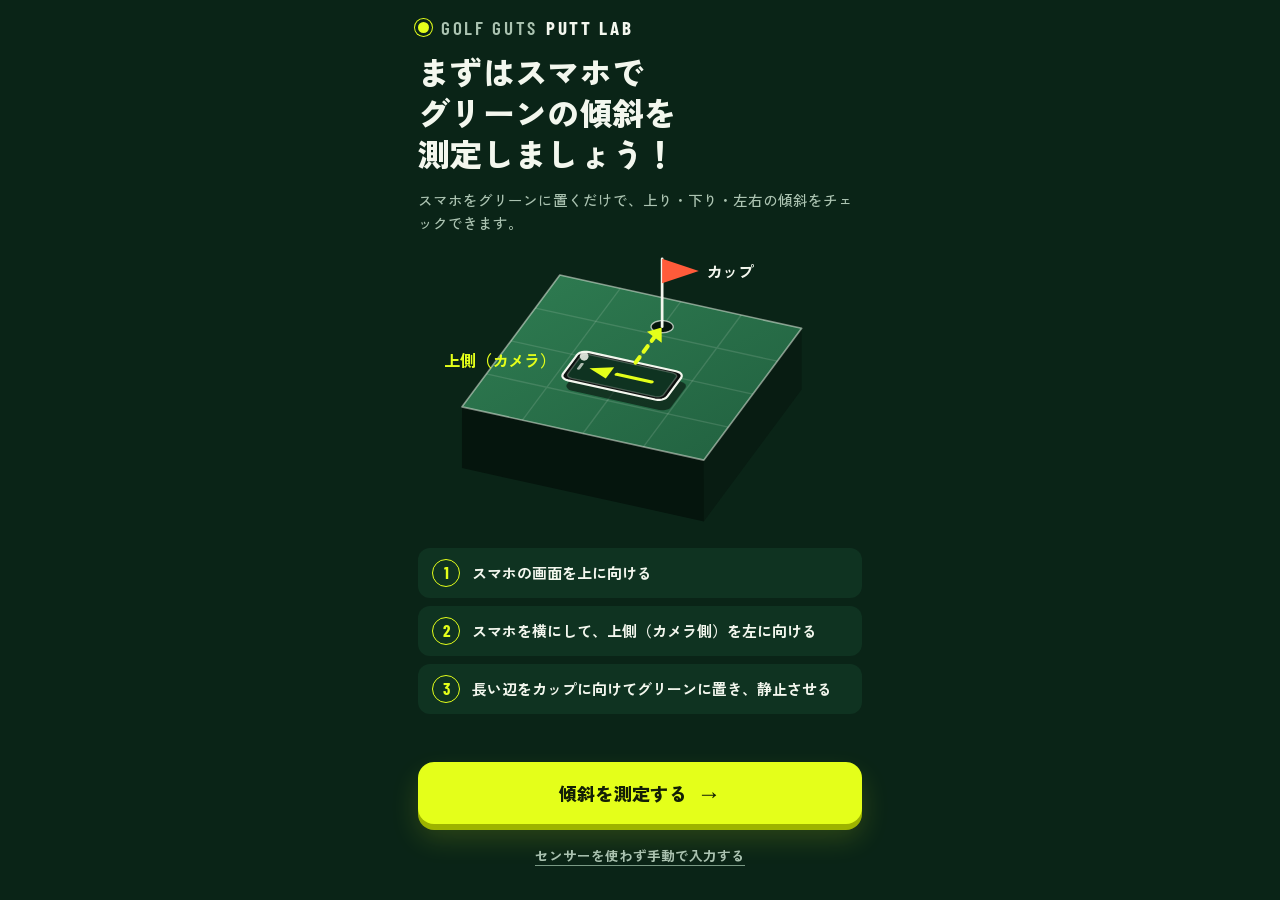
==== commit e2459175: "スマホを横に置いて測る仕様に変更 - 既定を「横置き・上側（カメラ側）が左、長い辺をカップに向ける」にし、センサーの読み替えを追加 - スタート画面の図と手順、測定中の案内を横置きに変更 - 設定に「" ====
--- a/index.html
+++ b/index.html
@@ -202,6 +202,9 @@
 input[type="range"] { width: 100%; height: 34px; margin: 0; accent-color: var(--volt); }
 .chips { display: grid; grid-template-columns: repeat(6, 1fr); gap: 6px; }
 .chips.four { grid-template-columns: repeat(4, 1fr); }
+.chips.three { grid-template-columns: repeat(3, 1fr); }
+.chips.three .chip { font-family: var(--font-body); font-size: 13.5px; font-weight: 900; padding: 8px 2px; line-height: 1.3; }
+.chips.three .chip small { font-size: 11px; }
 .chip {
   min-height: 44px; padding: 4px 2px; border-radius: 10px;
   border: 1.5px solid var(--rule); background: transparent;
@@ -342,12 +345,8 @@
     <header class="brand">GOLF GUTS <b>PUTT LAB</b></header>
     <h1 class="h-big">まずはスマホで<br>グリーンの傾斜を<br>測定しましょう！</h1>
     <p class="lead">スマホをグリーンに置くだけで、上り・下り・左右の傾斜をチェックできます。</p>
-    <div class="illust" id="start-illust" role="img" aria-label="グリーンの上に置いたスマホ。スマホの上側がカップを向いている"></div>
-    <ol class="steps">
-      <li><span class="n">1</span>スマホの画面を上に向ける</li>
-      <li><span class="n">2</span>スマホの上側をカップに向ける</li>
-      <li><span class="n">3</span>グリーンに置いて静止させる</li>
-    </ol>
+    <div class="illust" id="start-illust" role="img" aria-label="グリーンの上に横向きに置いたスマホ。長い辺がカップを向いている"></div>
+    <ol class="steps" id="start-steps"></ol>
     <div class="cta">
       <button class="btn-volt" id="btn-measure" type="button">傾斜を測定する <span class="arr" aria-hidden="true">→</span></button>
       <button class="btn-text" id="btn-manual" type="button">センサーを使わず手動で入力する</button>
@@ -359,7 +358,7 @@
     <header class="brand">GOLF GUTS <b>PUTT LAB</b></header>
     <p class="eyebrow" id="ms-mode">傾斜を測定</p>
     <h2 class="h-big" id="ms-title" aria-live="polite">測定中<span class="dots"></span></h2>
-    <p class="lead" id="ms-hint" aria-live="polite">スマホをグリーンに置いて、手を離してください。</p>
+    <p class="lead" id="ms-hint" aria-live="polite">スマホを横にして、グリーンに置いて手を離してください。</p>
     <div class="illust" id="ms-illust" aria-hidden="true"></div>
     <div class="ms-read">
       <div><span>前後</span><b id="ms-fwd">—</b></div>
@@ -518,8 +517,14 @@
     </section>
 
     <section class="block">
+      <h3 class="sec">スマホの置き方</h3>
+      <p>測定するときのスマホの向きです。スタート画面の図と手順も、この設定に合わせて変わります。</p>
+      <div class="chips three" id="orient-chips" role="group" aria-label="スマホの置き方"></div>
+    </section>
+
+    <section class="block">
       <h3 class="sec">ゼロ点補正</h3>
-      <p>ケースやカメラの出っ張りで生じるズレを打ち消します。同じ場所で、スマホを180°回して2回測ります。床や机でもできます。</p>
+      <p>ケースやカメラの出っ張りで生じるズレを打ち消します。同じ場所で、スマホを180°回して2回測ります。床や机でもできます。置き方を変えても補正はそのまま使えます。</p>
       <div class="status" id="zero-status"></div>
       <div class="row2">
         <button class="btn-ghost" id="zero-clear" type="button">補正を消す</button>
@@ -764,6 +769,85 @@
 if (typeof module !== 'undefined' && module.exports) module.exports = PuttPhysics;
 </script>
 <script>
+/* GOLF GUTS PUTT LAB — メトロノームの音
+ *
+ * 「GOLF GUTS METRONOME」と同じ音を、同じ計算で作る（波形は毎回まったく同じ）。
+ *   1拍目   …「ピッ」: 1962Hz の矩形波系トーン（約40msで減衰）＋クリック
+ *   2・3拍目 …「カッ」: 約5msの短いクリック（1拍目より約3dB小さい）
+ * 画面とは独立しているので、Node でも単体テストできる。
+ */
+var MetroSound = (function () {
+  'use strict';
+
+  /** サンプリング周波数 sr(Hz) → { accent: Float32Array, click: Float32Array } */
+  function make(sr) {
+    function bp(x, f0, Q) {
+      var w = 2 * Math.PI * f0 / sr, al = Math.sin(w) / (2 * Q);
+      var a0 = 1 + al, a1 = -2 * Math.cos(w), a2 = 1 - al, b0 = al, b2 = -al;
+      var y = new Float32Array(x.length), x1 = 0, x2 = 0, y1 = 0, y2 = 0;
+      for (var i = 0; i < x.length; i++) {
+        var v = x[i], o = (b0 * v + b2 * x2 - a1 * y1 - a2 * y2) / a0;
+        x2 = x1; x1 = v; y2 = y1; y1 = o; y[i] = o;
+      }
+      return y;
+    }
+    function lp(x, fc) {
+      var a = Math.exp(-2 * Math.PI * fc / sr), p = 0;
+      for (var i = 0; i < x.length; i++) { p = (1 - a) * x[i] + a * p; x[i] = p; }
+      return x;
+    }
+    var i, t, v, m, e;
+
+    // クリック（毎回まったく同じ波形になるよう固定シードのノイズ）
+    var nC = Math.round(0.06 * sr), click = new Float32Array(nC);
+    var s = 7, nz = new Float32Array(nC);
+    for (i = 0; i < nC; i++) { s = (s * 1103515245 + 12345) & 0x7fffffff; nz[i] = s / 0x3fffffff - 1; }
+    var nf = bp(nz, 2000, 0.45);
+    var modes = [[1144, 0.7, 0], [1239, 1, 1.0], [1372, 0.8, 2.0], [2563, 0.9, 0.5], [2621, 0.7, 2.5], [850, 0.35, 0.3]];
+    for (i = 0; i < nC; i++) {
+      t = i / sr; v = 0;
+      if (t < 0.04) {
+        e = Math.exp(-t / 0.0032);
+        for (m = 0; m < modes.length; m++) v += modes[m][1] * Math.sin(2 * Math.PI * modes[m][0] * t + modes[m][2]) * e;
+        v += 3 * nf[i] * Math.exp(-t / 0.002);
+      }
+      v += 0.09 * Math.sin(2 * Math.PI * 1239 * t) * Math.exp(-t / 0.016);
+      click[i] = v;
+    }
+    lp(click, 9000);
+
+    // 1拍目のトーン
+    var nT = Math.round(0.3 * sr), accent = new Float32Array(nT);
+    var harm = [[1, 1], [3, 0.3], [5, 0.15], [7, 0.114], [9, 0.067]];
+    for (i = 0; i < nT; i++) {
+      t = i / sr; v = 0;
+      for (m = 0; m < harm.length; m++) v += harm[m][1] * Math.sin(2 * Math.PI * 1962 * harm[m][0] * t);
+      accent[i] = 0.4 * v * Math.min(t / 0.0008, 1) * Math.exp(-t / 0.04) + (i < nC ? click[i] : 0);
+    }
+
+    // 音量をそろえる（1拍目のピークを 0.9 に）
+    var pk = 0;
+    for (i = 0; i < nT; i++) pk = Math.max(pk, Math.abs(accent[i]));
+    var k = 0.9 / pk;
+    for (i = 0; i < nT; i++) accent[i] *= k;
+    for (i = 0; i < nC; i++) click[i] *= k;
+    var clickOnly = new Float32Array(nC);
+    for (i = 0; i < nC; i++) clickOnly[i] = click[i] * 0.73;   // 2・3拍目は1拍目より約3dB小さい
+
+    // 終わりをなめらかに
+    [accent, clickOnly].forEach(function (arr) {
+      var f = Math.round(0.004 * sr);
+      for (var j = 0; j < f; j++) arr[arr.length - 1 - j] *= j / f;
+    });
+    return { accent: accent, click: clickOnly };
+  }
+
+  return { make: make, ACCENT_HZ: 1962 };
+})();
+
+if (typeof module !== 'undefined' && module.exports) module.exports = MetroSound;
+</script>
+<script>
 /* GOLF GUTS PUTT LAB — 画面・センサー・メトロノーム */
 (function () {
   'use strict';
@@ -790,6 +874,7 @@
     stimp: clamp(Number(store.get('stimp', 9)) || 9, 7, 13),
     cal: sanitizeCal(store.get('cal', [])),
     zero: sanitizeZero(store.get('zero', null)),
+    orient: { L: 1, R: 1, P: 1 }[store.get('orient', 'L')] ? store.get('orient', 'L') : 'L', // L: 横置き・上側が左 / R: 横置き・上側が右 / P: 縦置き
     strokeCm: 21
   };
 
@@ -804,6 +889,22 @@
   function sanitizeZero(z) {
     return (z && isFinite(z.fwd) && isFinite(z.side)) ? { fwd: +z.fwd, side: +z.side } : null;
   }
+
+  /* ---------- スマホの置き方 ----------
+     端末そのものの傾きは常に同じ2つの値で表す:
+       b … 端末の上側（カメラ側）が持ち上がっている角度
+       s … 端末の右側が下がっている角度
+     置き方によって、これを「カップに向かって上り」「右下がり」に読み替える。 */
+  var ORIENTS = {
+    L: { name: '横置き・上側が左', T: [-1, 0], R: [0, 1], steps: ['スマホの画面を上に向ける', 'スマホを横にして、上側（カメラ側）を左に向ける', '長い辺をカップに向けてグリーンに置き、静止させる'], edge: '右側の長い辺',
+      map: function (b, s) { return { fwd: -s, side: b }; } },
+    R: { name: '横置き・上側が右', T: [1, 0], R: [0, -1], steps: ['スマホの画面を上に向ける', 'スマホを横にして、上側（カメラ側）を右に向ける', '長い辺をカップに向けてグリーンに置き、静止させる'], edge: '左側の長い辺',
+      map: function (b, s) { return { fwd: s, side: -b }; } },
+    P: { name: '縦置き・上側がカップ', T: [0, 1], R: [1, 0], steps: ['スマホの画面を上に向ける', 'スマホの上側をカップに向ける', 'グリーンに置いて静止させる'], edge: '上側',
+      map: function (b, s) { return { fwd: b, side: s }; } }
+  };
+  function orient() { return ORIENTS[state.orient] || ORIENTS.L; }
+  function mapSlope(b, s) { return orient().map(b, s); }
 
   /* ---------- 表示用の言葉 ---------- */
   var FLAT = 0.2; // これ未満は「ほぼ平坦」
@@ -881,21 +982,30 @@
     s += '<text x="' + (top[0] + 32) + '" y="' + (top[1] + 14) + '" font-size="12" font-weight="700" fill="' + C.chalk + '">カップ</text>';
 
     if (o.phone) {
-      // スマホ（上側がカップ向き）
-      var py = -0.2;
-      s += '<polygon points="' + pts(rrect(0, py, 0.215, 0.43, 0.07, 0)) + '" fill="#020705" opacity=".55" transform="translate(3,4)"/>';
-      s += '<polygon points="' + pts(rrect(0, py, 0.215, 0.43, 0.07, 0.045)) + '" fill="#0c100e" stroke="' + C.chalk + '" stroke-width="1.6" stroke-linejoin="round"/>';
-      s += '<polygon points="' + pts(rrect(0, py, 0.18, 0.395, 0.05, 0.047)) + '" fill="' + C.t800 + '" stroke="' + C.chalk + '" stroke-opacity=".25" stroke-width="1"/>';
-      s += '<polygon points="' + pts(rrect(0, py + 0.345, 0.05, 0.012, 0.011, 0.048)) + '" fill="' + C.chalk + '" opacity=".7"/>';
-      s += '<polygon points="' + pts([on(0, py + 0.27, 0.048), on(-0.085, py + 0.1, 0.048), on(0.085, py + 0.1, 0.048)]) + '" fill="' + C.volt + '"/>';
-      s += '<polygon points="' + pts(rrect(0, py - 0.1, 0.022, 0.16, 0.02, 0.048)) + '" fill="' + C.volt + '"/>';
-      // スマホ上側 → カップ の矢印
-      var a0 = on(0, py + 0.49), a1 = on(0, cyc - 0.16), hd = arrowHead(a0, a1, 9);
+      // スマホ。置き方（横置き・縦置き）どおりの向きで描く。u: 端末の右方向, v: 端末の上方向
+      var OR = ORIENTS[o.orient || state.orient] || ORIENTS.L, T = OR.T, Rv = OR.R, py = -0.2, land = OR !== ORIENTS.P;
+      function ph(u, v, dz) { return on(u * Rv[0] + v * T[0], py + u * Rv[1] + v * T[1], dz); }
+      function prect(u0, v0, hw, hl, r, dz) {
+        var out = [], cs = [[u0 + hw - r, v0 + hl - r, 0], [u0 - hw + r, v0 + hl - r, 90], [u0 - hw + r, v0 - hl + r, 180], [u0 + hw - r, v0 - hl + r, 270]];
+        cs.forEach(function (c) { for (var i = 0; i <= 6; i++) { var a = (c[2] + i * 15) * DEG; out.push(ph(c[0] + r * Math.cos(a), c[1] + r * Math.sin(a), dz)); } });
+        return out;
+      }
+      s += '<polygon points="' + pts(prect(0, 0, 0.215, 0.43, 0.07, 0)) + '" fill="#020705" opacity=".55" transform="translate(3,4)"/>';
+      s += '<polygon points="' + pts(prect(0, 0, 0.215, 0.43, 0.07, 0.045)) + '" fill="#0c100e" stroke="' + C.chalk + '" stroke-width="1.6" stroke-linejoin="round"/>';
+      s += '<polygon points="' + pts(prect(0, 0, 0.18, 0.395, 0.05, 0.047)) + '" fill="' + C.t800 + '" stroke="' + C.chalk + '" stroke-opacity=".25" stroke-width="1"/>';
+      s += '<polygon points="' + pts(prect(0, 0.345, 0.05, 0.012, 0.011, 0.048)) + '" fill="' + C.chalk + '" opacity=".7"/>';   // 上側のスピーカー
+      var cam = ph(0.14, 0.37, 0.049);
+      s += '<circle cx="' + cam[0].toFixed(1) + '" cy="' + cam[1].toFixed(1) + '" r="3.2" fill="' + C.chalk + '" opacity=".85"/>';                   // カメラ
+      s += '<polygon points="' + pts([ph(0, 0.27, 0.048), ph(-0.085, 0.1, 0.048), ph(0.085, 0.1, 0.048)]) + '" fill="' + C.volt + '"/>';
+      s += '<polygon points="' + pts(prect(0, -0.1, 0.022, 0.16, 0.02, 0.048)) + '" fill="' + C.volt + '"/>';
+      // カップに向ける辺 → カップ の矢印
+      var a0 = on(0, py + (land ? 0.275 : 0.49)), a1 = on(0, cyc - 0.16), hd = arrowHead(a0, a1, 9);
       s += '<line x1="' + a0[0] + '" y1="' + a0[1] + '" x2="' + a1[0] + '" y2="' + a1[1] + '" stroke="' + C.volt + '" stroke-width="3" stroke-dasharray="5 5" stroke-linecap="round"/>';
       s += '<polygon points="' + pts(hd) + '" fill="' + C.volt + '"/>';
       if (o.labels) {
-        var lp = on(0.3, py + 0.36, 0.05);
-        s += '<text x="' + (lp[0] + 4) + '" y="' + (lp[1] + 4) + '" font-size="12" font-weight="700" fill="' + C.volt + '">スマホの上側</text>';
+        var lp = ph(0, 0.5, 0.05), left = T[0] < 0;
+        if (land) s += '<text x="' + (lp[0] + (left ? -4 : 4)).toFixed(1) + '" y="' + (lp[1] + 4).toFixed(1) + '" text-anchor="' + (left ? 'end' : 'start') + '" font-size="12" font-weight="700" fill="' + C.volt + '">上側（カメラ）</text>';
+        else s += '<text x="' + (on(0.3, py + 0.36, 0.05)[0] + 4) + '" y="' + (on(0.3, py + 0.36, 0.05)[1] + 4) + '" font-size="12" font-weight="700" fill="' + C.volt + '">スマホの上側</text>';
       }
     } else {
       // ボール
@@ -936,16 +1046,16 @@
       if (e.beta == null || e.gamma == null) return;
       var b = e.beta * DEG, g = e.gamma * DEG;
       Sensor.last = {
-        fwd: e.beta,
-        side: Math.asin(clamp(Math.cos(b) * Math.sin(g), -1, 1)) / DEG, // 右辺が水平から下がっている角度
+        b: e.beta,                                                       // 上側が持ち上がっている角度
+        s: Math.asin(clamp(Math.cos(b) * Math.sin(g), -1, 1)) / DEG,    // 右側が水平から下がっている角度
         faceUp: Math.abs(e.beta) < 90
       };
-      Sensor.acc.f += Sensor.last.fwd; Sensor.acc.s += Sensor.last.side; Sensor.acc.n++;
+      Sensor.acc.f += Sensor.last.b; Sensor.acc.s += Sensor.last.s; Sensor.acc.n++;
       Sensor.lastT = Date.now();
     },
     /** 前回の呼び出し以降に届いた値の平均（ノイズを減らす） */
     take: function () {
-      var a = Sensor.acc, out = a.n ? { fwd: a.f / a.n, side: a.s / a.n } : null;
+      var a = Sensor.acc, out = a.n ? { b: a.f / a.n, s: a.s / a.n } : null;
       Sensor.acc = { f: 0, s: 0, n: 0 };
       return out;
     },
@@ -996,6 +1106,7 @@
     $('ms-next').hidden = true; $('ms-manual').hidden = true;
     $('ms-title').innerHTML = '準備中<span class="dots"></span>';
     $('ms-hint').textContent = 'センサーを確認しています。';
+    $('ms-hint').dataset.place = (state.orient === 'P' ? 'スマホの上側をカップに向けて' : 'スマホを横にして、' + orient().edge + 'をカップに向けて') + 'グリーンに置き、手を離してください。';
     $('ms-fwd').textContent = '—'; $('ms-side').textContent = '—';
     setProgress(0);
     $('ms-illust').innerHTML = plateSVG({ id: 'ms', phone: true, pulse: true, fixed: true });
@@ -1035,8 +1146,10 @@
       var now = Date.now(), cur = Sensor.last;
       if (!cur || now - Sensor.lastT > 1500) { $('ms-hint').textContent = 'センサーの値を待っています。'; return; }
       var avg = Sensor.take() || cur;
-      var f = avg.fwd - (raw || !state.zero ? 0 : state.zero.fwd), s = avg.side - (raw || !state.zero ? 0 : state.zero.side);
-      buf.push({ t: now, f: f, s: s });
+      // 端末のズレ（ゼロ点補正）は端末の向きで引き、そのあと置き方に応じてグリーンの傾きに読み替える
+      var db = avg.b - (raw || !state.zero ? 0 : state.zero.fwd), ds = avg.s - (raw || !state.zero ? 0 : state.zero.side);
+      var mp = mapSlope(db, ds), f = mp.fwd, s = mp.side;
+      buf.push({ t: now, f: f, s: s, db: db, ds: ds });
       while (buf.length && now - buf[0].t > HOLD_MS + 500) buf.shift();
       ema = ema ? { f: ema.f + (f - ema.f) * 0.25, s: ema.s + (s - ema.s) * 0.25 } : { f: f, s: s }; // 表示用の平滑化
       $('ms-fwd').textContent = fwdText(ema.f); $('ms-side').textContent = sideText(ema.s);
@@ -1050,7 +1163,7 @@
       var stable = flat && win.length >= 6 && range(win, 'f') < STABLE_RANGE && range(win, 's') < STABLE_RANGE;
       if (!stable) {
         stableSince = 0; setProgress(0);
-        $('ms-hint').textContent = !flat ? '画面を上にして、平らに置いてください。' : 'スマホを置いて、手を離してください。';
+        $('ms-hint').textContent = !flat ? '画面を上にして、平らに置いてください。' : $('ms-hint').dataset.place;
       } else {
         if (!stableSince) stableSince = now - WINDOW_MS / 2;
         var p = clamp((now - stableSince) / HOLD_MS, 0, 1);
@@ -1060,7 +1173,7 @@
           var hold = buf.filter(function (b) { return b.t >= stableSince; });
           if (range(hold, 'f') < STABLE_RANGE * 1.5 && range(hold, 's') < STABLE_RANGE * 1.5) {
             stopMeasure();
-            return finishMeasure({ fwd: mean(hold, 'f'), side: mean(hold, 's') });
+            return finishMeasure(raw ? { fwd: mean(hold, 'db'), side: mean(hold, 'ds') } : { fwd: mean(hold, 'f'), side: mean(hold, 's') });
           }
           stableSince = 0;
         }
@@ -1093,7 +1206,7 @@
       $('ms-next').onclick = function () { startMeasure('zero2'); };
       return;
     }
-    // 180°回すと本当の傾斜は符号が反転し、端末固有のズレだけが残る
+    // 180°回すと本当の傾斜は符号が反転し、端末固有のズレだけが残る（端末の向きで保存。置き方を変えてもそのまま使える）
     state.zero = { fwd: (Measure.first.fwd + m.fwd) / 2, side: (Measure.first.side + m.side) / 2 };
     store.set('zero', state.zero);
     renderSettings();
@@ -1353,9 +1466,10 @@
      音は Web Audio の時計で先に予約し、描画はその時計を読むだけにして分離する。
      1小節 = 2.000秒: 始動 0.000 / トップ 0.667 / インパクト 1.000 / フォロー 1.333
      ===================================================================== */
+  var METRO_GAIN = 0.7; // 音量（端末の音量ボタンで調整する前提の固定値）
   var BEAT = 60 / 90, BAR = BEAT * 3, T_TOP = BEAT, T_HIT = BEAT * 1.5, T_FOL = BEAT * 2;
   var Metro = {
-    ctx: null, playing: false, timer: null, raf: 0, t0: 0, nextBeat: 0, beatNo: 0, perf0: 0, useAudio: false, px: 3, els: null,
+    ctx: null, master: null, sounds: null, playing: false, timer: null, raf: 0, t0: 0, nextBeat: 0, beatNo: 0, perf0: 0, useAudio: false, px: 3, els: null,
 
     layout: function () {
       var L = state.strokeCm, W = 340, H = 128, gx = 176, gy = 98;
@@ -1420,13 +1534,25 @@
     },
     phase: function () { var t = this.now() - this.t0; return t < 0 ? 0 : t % BAR; },
 
+    /** GOLF GUTS METRONOME と同じ音: 1拍目「ピッ」、2・3拍目「カッ」（波形は sound.js で生成） */
     click: function (when, accent) {
-      var c = this.ctx, o = c.createOscillator(), g = c.createGain();
-      o.type = 'square'; o.frequency.value = accent ? 1568 : 1047;       // 1拍目だけ高く・強く
-      g.gain.setValueAtTime(0.0001, when);
-      g.gain.exponentialRampToValueAtTime(accent ? 0.5 : 0.28, when + 0.002);
-      g.gain.exponentialRampToValueAtTime(0.0001, when + (accent ? 0.09 : 0.06));
-      o.connect(g); g.connect(c.destination); o.start(when); o.stop(when + 0.12);
+      var s = this.ctx.createBufferSource();
+      s.buffer = accent ? this.sounds.accent : this.sounds.click;
+      s.connect(this.master); s.start(when);
+    },
+    prepareSound: function () {
+      var c = this.ctx;
+      if (!this.sounds) {
+        var raw = MetroSound.make(c.sampleRate);
+        var toBuf = function (arr) { var b = c.createBuffer(1, arr.length, c.sampleRate); b.getChannelData(0).set(arr); return b; };
+        this.sounds = { accent: toBuf(raw.accent), click: toBuf(raw.click) };
+      }
+      this.master = c.createGain();
+      this.master.gain.value = METRO_GAIN;
+      this.master.connect(c.destination);
+      // iPhone では、ボタン操作の中で無音を1回鳴らすと以後の音が出るようになる
+      var b = c.createBuffer(1, 1, c.sampleRate), u = c.createBufferSource();
+      u.buffer = b; u.connect(c.destination); u.start(0);
     },
     schedule: function () {
       while (this.nextBeat < this.ctx.currentTime + 0.15) {
@@ -1445,6 +1571,7 @@
           // iPhone の消音スイッチでも鳴るようにする（対応端末のみ）
           try { if (navigator.audioSession) navigator.audioSession.type = 'playback'; } catch (e) { /* 任意 */ }
           if (this.ctx.state !== 'running') this.ctx.resume();
+          this.prepareSound();
           this.useAudio = true;
         } catch (e) { this.useAudio = false; }
       }
@@ -1466,6 +1593,8 @@
       if (!this.playing) return;
       this.playing = false;
       clearInterval(this.timer); cancelAnimationFrame(this.raf);
+      // 予約済みの音も止める（次に再生したとき、前回の残りが鳴らないように）
+      if (this.master) { try { this.master.gain.value = 0; this.master.disconnect(); } catch (e) { /* 無視 */ } this.master = null; }
       if (this.ctx) { try { this.ctx.suspend(); } catch (e) { /* 無視 */ } }
       releaseWake();
       this.draw(0);
@@ -1504,7 +1633,7 @@
     $('cal-status').innerHTML = head + '<small>いまのグリーンの速さ（' + state.stimp.toFixed(1) + 'ft）での目安：' + guide + '</small>';
 
     $('zero-status').innerHTML = state.zero
-      ? '補正あり<small>前後 ' + signed(state.zero.fwd) + '° ／ 左右 ' + signed(state.zero.side) + '° を差し引いて測定します</small>'
+      ? '補正あり<small>端末のズレ（上下 ' + signed(state.zero.fwd) + '° ／ 左右 ' + signed(state.zero.side) + '°）を差し引いて測定します。置き方を変えてもそのまま有効です</small>'
       : '補正なし';
     $('zero-clear').disabled = !state.zero;
   }
@@ -1520,8 +1649,20 @@
   /* =====================================================================
      起動
      ===================================================================== */
+  function renderOrient() {
+    $('start-illust').innerHTML = plateSVG({ id: 'st', phone: true, labels: true });
+    $('start-steps').innerHTML = orient().steps.map(function (t, i) { return '<li><span class="n">' + (i + 1) + '</span>' + t + '</li>'; }).join('');
+    Array.prototype.forEach.call($('orient-chips').children, function (b) { b.setAttribute('aria-pressed', String(b.dataset.v === state.orient)); });
+  }
+  function setOrient(v) {
+    if (!ORIENTS[v]) return;
+    state.orient = v; store.set('orient', v); renderOrient();
+  }
+
   function init() {
-    $('start-illust').innerHTML = plateSVG({ id: 'st', phone: true, labels: true });
+    $('orient-chips').innerHTML = Object.keys(ORIENTS).map(function (k) { return '<button class="chip" type="button" data-v="' + k + '" aria-pressed="false">' + ORIENTS[k].name.replace('・', '<small>') + '</small></button>'; }).join('');
+    $('orient-chips').addEventListener('click', function (e) { var b = e.target.closest('button'); if (b) setOrient(b.dataset.v); });
+    renderOrient();
 
     // 距離チップ・速さチップ・キャリブレーション表を組み立てる
     $('dist-chips').innerHTML = DIST_CHIPS.map(function (v) { return '<button class="chip" type="button" data-v="' + v + '" aria-pressed="false">' + v + '<small>yd</small></button>'; }).join('');
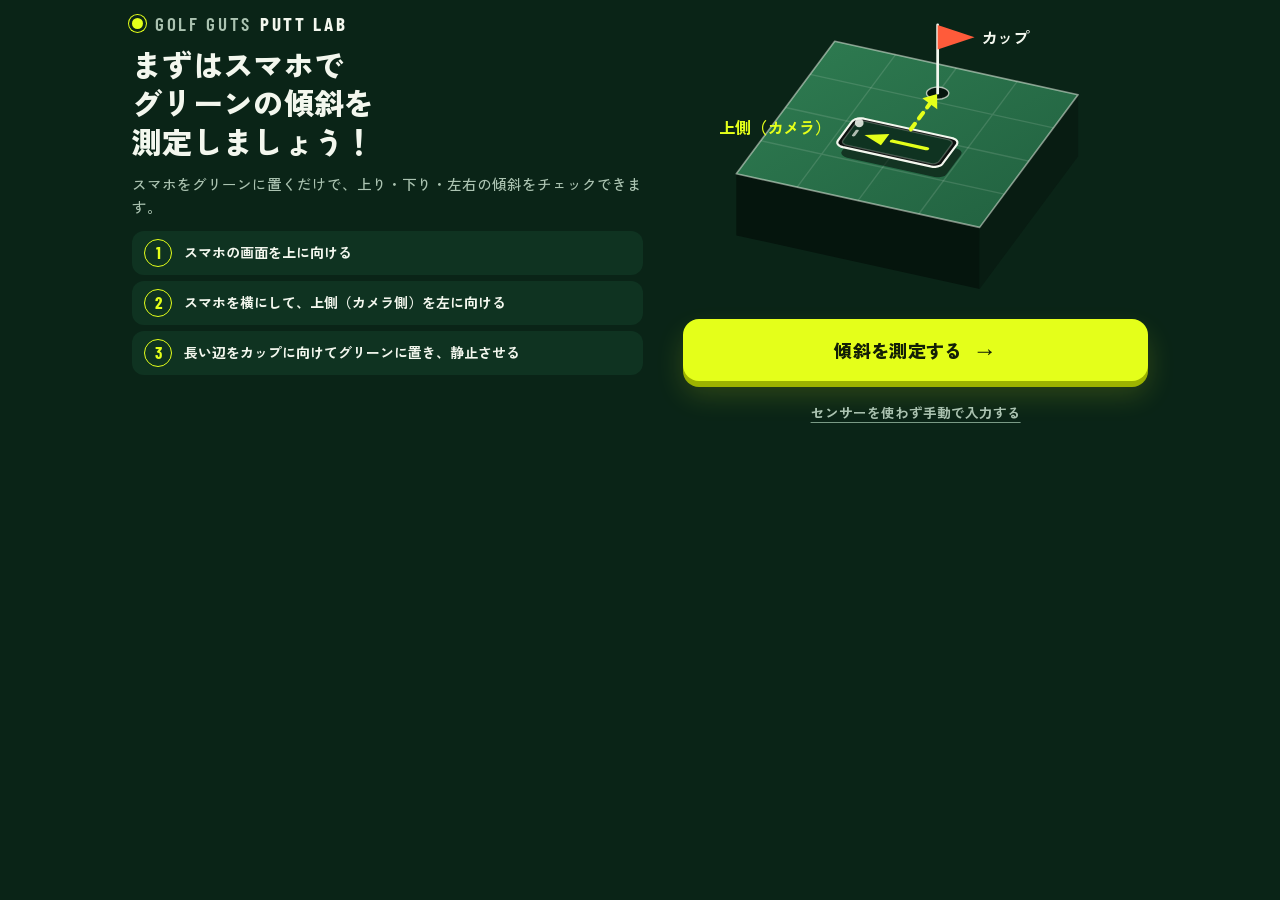
==== commit f30abc9e: "画面を横向き（ランドスケープ）設計に変更 - スタート・測定・完了・手動入力・設定を2列レイアウトにし、メインは左に距離と振り幅、右にライン図と結果、下にメトロノーム - 縦持ちのときは「スマホを横向" ====
--- a/index.html
+++ b/index.html
@@ -65,6 +65,9 @@
 :focus-visible { outline: 3px solid var(--volt); outline-offset: 3px; border-radius: 6px; }
 
 #app { min-height: 100%; max-width: 480px; margin: 0 auto; padding-inline: var(--gutter); display: flex; flex-direction: column; }
+/* 縦画面では .col は箱として扱わず、中身をそのまま縦に並べる */
+.col { display: contents; }
+.only-landscape { display: none !important; }
 
 .screen {
   flex: 1 0 auto;
@@ -336,76 +339,167 @@
   .pulse, .dots::after { animation: none; }
   .btn-volt, .ms-progress i, .metro-stage { transition: none; }
 }
+
+
+/* =====================================================================
+   横画面（本来の使い方）。スマホを横に持つ前提で、2列に並べる。
+   ===================================================================== */
+@media (orientation: landscape) and (min-width: 560px) {
+  :root { --gutter: 22px; }
+  .only-landscape { display: block !important; }
+  .only-portrait { display: none !important; }
+  #app {
+    max-width: 1060px;
+    padding-inline: max(var(--gutter), env(safe-area-inset-left, 0px)) max(var(--gutter), env(safe-area-inset-right, 0px));
+  }
+  .screen {
+    display: grid; grid-template-columns: minmax(0, 11fr) minmax(0, 10fr);
+    column-gap: clamp(20px, 3.5vw, 40px); row-gap: 12px; align-content: start;
+    padding-block: 14px 18px;
+  }
+  .col { display: flex; flex-direction: column; gap: 12px; min-width: 0; }
+  .col.a { grid-column: 1; } .col.b { grid-column: 2; }
+  .col .cta { margin-top: auto; }
+  .h-big { font-size: clamp(22px, 3.3vw, 30px); }
+  .illust { margin-inline: 0; }
+  .illust svg { max-height: min(62vh, 320px); margin: 0 auto; width: auto; max-width: 100%; }
+  .steps { gap: 6px; }
+  .steps li { padding: 8px 12px; font-size: 14px; }
+  .ms-read b { font-size: 19px; }
+
+  /* メイン: 左に距離と振り幅、右にライン図と結果、下にメトロノーム */
+  #scr-main {
+    grid-template-columns: minmax(0, 1fr) minmax(0, 1fr);
+    grid-template-areas: "top top" "slope slope" "dist line" "stroke line" "metro metro" "foot foot";
+    gap: 12px clamp(20px, 3.5vw, 40px);
+  }
+  .ar-top { grid-area: top; } .ar-slope { grid-area: slope; } .ar-dist { grid-area: dist; }
+  .ar-line { grid-area: line; } .ar-stroke { grid-area: stroke; align-self: start; }
+  .ar-metro { grid-area: metro; } .ar-foot { grid-area: foot; }
+  .ar-line .green { max-width: 440px; }
+  .ar-line .green svg { max-height: 66vh; width: auto; max-width: 100%; margin: 0 auto; }
+  .ar-metro {
+    display: grid; grid-template-columns: minmax(0, 1fr) minmax(0, 1fr);
+    grid-template-areas: "h h" "stage beats" "stage phases" "stage btn" "note note";
+    column-gap: clamp(20px, 3.5vw, 40px); row-gap: 10px; align-items: start;
+  }
+  .ar-metro > h3 { grid-area: h; }
+  .ar-metro .metro-stage { grid-area: stage; }
+  .ar-metro .beats { grid-area: beats; }
+  .ar-metro .phases { grid-area: phases; }
+  .ar-metro #metro-btn { grid-area: btn; }
+  .ar-metro > .note { grid-area: note; }
+
+  /* シート */
+  .sheet-in {
+    max-width: 1060px;
+    padding-inline: max(var(--gutter), env(safe-area-inset-left, 0px)) max(var(--gutter), env(safe-area-inset-right, 0px));
+    display: grid; grid-template-columns: minmax(0, 1fr) minmax(0, 1fr); column-gap: clamp(20px, 3.5vw, 40px); row-gap: 14px; align-items: start;
+  }
+  .sheet-head { grid-column: 1 / -1; }
+  .sheet .col { gap: 14px; }
+  #sheet-manual .col.b .btn-volt { margin-top: 4px; }
+}
+
+/* 縦持ちのときの案内 */
+.rotate {
+  position: fixed; inset: 0; z-index: 50; display: grid; place-items: center;
+  background: var(--turf-900); color: var(--chalk); text-align: center;
+  padding: calc(env(safe-area-inset-top, 0px) + 24px) 28px calc(env(safe-area-inset-bottom, 0px) + 24px);
+}
+.rotate-in { display: flex; flex-direction: column; align-items: center; gap: 12px; max-width: 340px; }
+.rotate-ico { width: 150px; height: auto; color: var(--chalk-dim); animation: tilt 2.4s ease-in-out infinite; }
+@keyframes tilt { 0%, 20% { transform: rotate(0); } 50%, 70% { transform: rotate(-90deg); } 100% { transform: rotate(0); } }
+.rotate h2 { font-size: 21px; font-weight: 900; line-height: 1.35; }
+.rotate p { font-size: 13.5px; color: var(--chalk-dim); line-height: 1.6; }
+.rotate .btn-text { margin-top: 6px; }
+@media (prefers-reduced-motion: reduce) { .rotate-ico { animation: none; transform: rotate(-90deg); } }
 </style>
 
 <div id="app">
 
   <!-- STEP 1: スタート -->
   <section class="screen" id="scr-start">
-    <header class="brand">GOLF GUTS <b>PUTT LAB</b></header>
-    <h1 class="h-big">まずはスマホで<br>グリーンの傾斜を<br>測定しましょう！</h1>
-    <p class="lead">スマホをグリーンに置くだけで、上り・下り・左右の傾斜をチェックできます。</p>
-    <div class="illust" id="start-illust" role="img" aria-label="グリーンの上に横向きに置いたスマホ。長い辺がカップを向いている"></div>
-    <ol class="steps" id="start-steps"></ol>
-    <div class="cta">
-      <button class="btn-volt" id="btn-measure" type="button">傾斜を測定する <span class="arr" aria-hidden="true">→</span></button>
-      <button class="btn-text" id="btn-manual" type="button">センサーを使わず手動で入力する</button>
+    <div class="col a">
+      <header class="brand">GOLF GUTS <b>PUTT LAB</b></header>
+      <h1 class="h-big">まずはスマホで<br>グリーンの傾斜を<br>測定しましょう！</h1>
+      <p class="lead">スマホをグリーンに置くだけで、上り・下り・左右の傾斜をチェックできます。</p>
+      <div class="illust only-portrait" id="start-illust" role="img" aria-label="グリーンの上に横向きに置いたスマホ。長い辺がカップを向いている"></div>
+      <ol class="steps" id="start-steps"></ol>
+    </div>
+    <div class="col b">
+      <div class="illust only-landscape" id="start-illust-l" aria-hidden="true"></div>
+      <div class="cta">
+        <button class="btn-volt" id="btn-measure" type="button">傾斜を測定する <span class="arr" aria-hidden="true">→</span></button>
+        <button class="btn-text" id="btn-manual" type="button">センサーを使わず手動で入力する</button>
+      </div>
     </div>
   </section>
 
   <!-- STEP 2: 測定中 -->
   <section class="screen" id="scr-measure" hidden>
-    <header class="brand">GOLF GUTS <b>PUTT LAB</b></header>
-    <p class="eyebrow" id="ms-mode">傾斜を測定</p>
-    <h2 class="h-big" id="ms-title" aria-live="polite">測定中<span class="dots"></span></h2>
-    <p class="lead" id="ms-hint" aria-live="polite">スマホを横にして、グリーンに置いて手を離してください。</p>
-    <div class="illust" id="ms-illust" aria-hidden="true"></div>
-    <div class="ms-read">
-      <div><span>前後</span><b id="ms-fwd">—</b></div>
-      <div><span>左右</span><b id="ms-side">—</b></div>
+    <div class="col a">
+      <header class="brand">GOLF GUTS <b>PUTT LAB</b></header>
+      <p class="eyebrow" id="ms-mode">傾斜を測定</p>
+      <h2 class="h-big" id="ms-title" aria-live="polite">測定中<span class="dots"></span></h2>
+      <p class="lead" id="ms-hint" aria-live="polite">スマホを横にして、グリーンに置いて手を離してください。</p>
+      <div class="illust only-portrait" id="ms-illust" aria-hidden="true"></div>
+      <div class="ms-read">
+        <div><span>前後</span><b id="ms-fwd">—</b></div>
+        <div><span>左右</span><b id="ms-side">—</b></div>
+      </div>
+      <div class="ms-progress" role="progressbar" aria-label="測定の進み具合" aria-valuemin="0" aria-valuemax="100" id="ms-prog"><i id="ms-bar"></i></div>
+      <div class="cta only-portrait">
+        <button class="btn-volt" id="ms-next" type="button" hidden>置き直したら次へ <span class="arr" aria-hidden="true">→</span></button>
+        <button class="btn-ghost" id="ms-manual" type="button" hidden>手動で入力する</button>
+        <button class="btn-ghost" id="ms-cancel" type="button">中止する</button>
+      </div>
     </div>
-    <div class="ms-progress" role="progressbar" aria-label="測定の進み具合" aria-valuemin="0" aria-valuemax="100" id="ms-prog"><i id="ms-bar"></i></div>
-    <div class="cta">
-      <button class="btn-volt" id="ms-next" type="button" hidden>置き直したら次へ <span class="arr" aria-hidden="true">→</span></button>
-      <button class="btn-ghost" id="ms-manual" type="button" hidden>手動で入力する</button>
-      <button class="btn-ghost" id="ms-cancel" type="button">中止する</button>
+    <div class="col b">
+      <div class="illust only-landscape" id="ms-illust-l" aria-hidden="true"></div>
+      <div class="cta only-landscape" id="ms-cta-l"></div>
     </div>
   </section>
 
   <!-- STEP 3: 測定完了 -->
   <section class="screen" id="scr-result" hidden>
-    <header class="brand">GOLF GUTS <b>PUTT LAB</b></header>
-    <p class="eyebrow" id="rs-eyebrow">測定完了！</p>
-    <h2 class="h-big" id="rs-title">傾斜の測定が<br>完了しました！</h2>
-    <div class="illust" id="rs-illust" role="img"></div>
-    <dl class="slope-table">
-      <div><dt>前後傾斜</dt><dd id="rs-fwd"></dd></div>
-      <div><dt>左右傾斜</dt><dd id="rs-side"></dd></div>
-      <div><dt>傾斜強度</dt><dd id="rs-strength"></dd></div>
-    </dl>
-    <p class="note">測定した地点の傾斜がカップまで続くと仮定して計算します。途中で傾斜が変わるラインでは、結果は目安としてお使いください。</p>
-    <div class="cta">
-      <button class="btn-volt" id="rs-go" type="button">パッティングラインを計算する <span class="arr" aria-hidden="true">→</span></button>
-      <button class="btn-ghost" id="rs-redo" type="button">再測定する</button>
+    <div class="col a">
+      <header class="brand">GOLF GUTS <b>PUTT LAB</b></header>
+      <p class="eyebrow" id="rs-eyebrow">測定完了！</p>
+      <h2 class="h-big" id="rs-title">傾斜の測定が<br>完了しました！</h2>
+      <div class="illust only-portrait" id="rs-illust" role="img"></div>
+      <dl class="slope-table">
+        <div><dt>前後傾斜</dt><dd id="rs-fwd"></dd></div>
+        <div><dt>左右傾斜</dt><dd id="rs-side"></dd></div>
+        <div><dt>傾斜強度</dt><dd id="rs-strength"></dd></div>
+      </dl>
+      <p class="note">測定した地点の傾斜がカップまで続くと仮定して計算します。途中で傾斜が変わるラインでは、結果は目安としてお使いください。</p>
+    </div>
+    <div class="col b">
+      <div class="illust only-landscape" id="rs-illust-l" aria-hidden="true"></div>
+      <div class="cta">
+        <button class="btn-volt" id="rs-go" type="button">パッティングラインを計算する <span class="arr" aria-hidden="true">→</span></button>
+        <button class="btn-ghost" id="rs-redo" type="button">再測定する</button>
+      </div>
     </div>
   </section>
 
   <!-- STEP 4–6: メイン -->
   <section class="screen" id="scr-main" hidden>
-    <div class="topbar">
+    <div class="topbar ar-top">
       <header class="brand">GOLF GUTS <b>PUTT LAB</b></header>
       <button class="icon-btn" id="mn-settings" type="button" aria-label="設定を開く">
         <svg viewBox="0 0 24 24" fill="none" stroke="currentColor" stroke-width="2" stroke-linecap="round"><path d="M4 7h10M18 7h2M4 17h2M10 17h10"/><circle cx="16" cy="7" r="2.2"/><circle cx="8" cy="17" r="2.2"/></svg>
       </button>
     </div>
 
-    <div class="slopebar">
+    <div class="slopebar ar-slope">
       <span class="lbl" id="mn-src">測定した傾斜</span>
       <span class="val" id="mn-fwd"></span><span class="sep" aria-hidden="true"></span><span class="val" id="mn-side"></span>
       <button id="mn-remeasure" type="button">再測定</button>
     </div>
 
-    <section class="block" aria-labelledby="h-dist">
+    <section class="block ar-dist" aria-labelledby="h-dist">
       <h3 id="h-dist">カップまでの距離<span id="dist-m"></span></h3>
       <div class="dist-row">
         <button class="step-btn" id="dist-minus" type="button" aria-label="0.5ヤード短く">−</button>
@@ -419,7 +513,7 @@
       <div class="chips" id="dist-chips" role="group" aria-label="よく使う距離"></div>
     </section>
 
-    <section class="block" aria-labelledby="h-line">
+    <section class="block ar-line" aria-labelledby="h-line">
       <h3 id="h-line">パッティングライン</h3>
       <div class="green" id="line-view" role="img"></div>
       <div class="legend">
@@ -430,7 +524,7 @@
       <div id="call" aria-live="polite"></div>
     </section>
 
-    <section class="block" aria-labelledby="h-stroke" id="stroke-block">
+    <section class="block ar-stroke" aria-labelledby="h-stroke" id="stroke-block">
       <h3 id="h-stroke">必要な振り幅<span>アドレス → トップ</span></h3>
       <div class="stroke-num">
         <b id="st-cm">–</b><span class="unit">cm</span>
@@ -440,7 +534,7 @@
       <p class="note" id="st-note"></p>
     </section>
 
-    <section class="block" aria-labelledby="h-metro">
+    <section class="block ar-metro" aria-labelledby="h-metro">
       <h3 id="h-metro">メトロノーム<span>90 BPM・3/4</span></h3>
       <div class="metro-stage" id="metro-stage" aria-hidden="true"></div>
       <div class="beats" id="beats" aria-hidden="true"><span>1</span><span>2</span><span>3</span></div>
@@ -454,7 +548,7 @@
       <p class="note">1拍目で引き始め、2拍目でトップ、2拍目と3拍目のちょうど真ん中で打ちます。音が出ないときは、スマホの消音モードと音量を確認してください。</p>
     </section>
 
-    <p class="note foot">表示はすべて推定値です。測定地点の傾斜がカップまで一定という前提で計算しており、芝目・途中の起伏・スマホケースやカメラの出っ張りによる誤差は含まれません。</p>
+    <p class="note foot ar-foot">表示はすべて推定値です。測定地点の傾斜がカップまで一定という前提で計算しており、芝目・途中の起伏・スマホケースやカメラの出っ張りによる誤差は含まれません。</p>
   </section>
 </div>
 
@@ -465,19 +559,24 @@
       <h2 id="mi-title">傾斜を手動で入力</h2>
       <button class="icon-btn" id="mi-close" type="button" aria-label="閉じる"><svg viewBox="0 0 24 24" fill="none" stroke="currentColor" stroke-width="2.2" stroke-linecap="round"><path d="M6 6l12 12M18 6L6 18"/></svg></button>
     </div>
-    <p id="mi-msg">カップに向かって立ったときの傾斜を入力します。</p>
-    <div class="illust" id="mi-illust" aria-hidden="true"></div>
-    <div>
-      <div class="field-head"><label for="mi-fwd">前後の傾斜</label><output id="mi-fwd-out" for="mi-fwd"></output></div>
-      <input id="mi-fwd" type="range" min="-4" max="4" step="0.1" value="0">
-      <div class="range-ends"><span>下り 4°</span><span>平坦</span><span>上り 4°</span></div>
+    <div class="col a">
+      <p id="mi-msg">カップに向かって立ったときの傾斜を入力します。</p>
+      <div class="illust only-portrait" id="mi-illust" aria-hidden="true"></div>
+      <div>
+        <div class="field-head"><label for="mi-fwd">前後の傾斜</label><output id="mi-fwd-out" for="mi-fwd"></output></div>
+        <input id="mi-fwd" type="range" min="-4" max="4" step="0.1" value="0">
+        <div class="range-ends"><span>下り 4°</span><span>平坦</span><span>上り 4°</span></div>
+      </div>
+      <div>
+        <div class="field-head"><label for="mi-side">左右の傾斜</label><output id="mi-side-out" for="mi-side"></output></div>
+        <input id="mi-side" type="range" min="-4" max="4" step="0.1" value="0">
+        <div class="range-ends"><span>左下がり 4°</span><span>平坦</span><span>右下がり 4°</span></div>
+      </div>
     </div>
-    <div>
-      <div class="field-head"><label for="mi-side">左右の傾斜</label><output id="mi-side-out" for="mi-side"></output></div>
-      <input id="mi-side" type="range" min="-4" max="4" step="0.1" value="0">
-      <div class="range-ends"><span>左下がり 4°</span><span>平坦</span><span>右下がり 4°</span></div>
+    <div class="col b">
+      <div class="illust only-landscape" id="mi-illust-l" aria-hidden="true"></div>
+      <button class="btn-volt" id="mi-ok" type="button">この傾斜で進む <span class="arr" aria-hidden="true">→</span></button>
     </div>
-    <button class="btn-volt" id="mi-ok" type="button">この傾斜で進む <span class="arr" aria-hidden="true">→</span></button>
   </div>
 </div>
 
@@ -489,6 +588,7 @@
       <button class="icon-btn" id="set-close" type="button" aria-label="設定を閉じる"><svg viewBox="0 0 24 24" fill="none" stroke="currentColor" stroke-width="2.2" stroke-linecap="round"><path d="M6 6l12 12M18 6L6 18"/></svg></button>
     </div>
 
+    <div class="col a">
     <section class="block">
       <h3 class="sec">グリーンの速さ</h3>
       <p>スティンプメーターの値（ft）です。コースの掲示があればその数字に合わせてください。速いほど、よく曲がり、振り幅は小さくなります。</p>
@@ -515,7 +615,8 @@
         <button class="btn-ghost pri" id="cal-save" type="button">保存する</button>
       </div>
     </section>
-
+    </div>
+    <div class="col b">
     <section class="block">
       <h3 class="sec">スマホの置き方</h3>
       <p>測定するときのスマホの向きです。スタート画面の図と手順も、この設定に合わせて変わります。</p>
@@ -536,6 +637,22 @@
       <h3 class="sec">傾斜の入力</h3>
       <button class="btn-ghost" id="set-manual" type="button">傾斜を手動で入力する</button>
     </section>
+    </div>
+  </div>
+</div>
+
+<!-- 縦持ちのときの案内 -->
+<div class="rotate" id="rotate" hidden role="dialog" aria-labelledby="rt-title">
+  <div class="rotate-in">
+    <svg viewBox="0 0 120 90" aria-hidden="true" class="rotate-ico">
+      <rect x="10" y="12" width="36" height="66" rx="7" fill="none" stroke="currentColor" stroke-width="3" opacity=".45"/>
+      <rect x="52" y="28" width="60" height="36" rx="7" fill="none" stroke="#e4ff1a" stroke-width="3"/>
+      <path d="M26 6c20-6 42 2 50 20" fill="none" stroke="#e4ff1a" stroke-width="3" stroke-linecap="round"/>
+      <path d="M70 18l7 9-11 2z" fill="#e4ff1a"/>
+    </svg>
+    <h2 id="rt-title">スマホを横向きにしてください</h2>
+    <p>このアプリは横画面で使う設計です。画面が回らないときは、コントロールセンターで画面の向きのロックを解除してください。</p>
+    <button class="btn-text" id="rt-skip" type="button">縦のまま使う</button>
   </div>
 </div>
 
@@ -854,6 +971,11 @@
 
   var P = PuttPhysics, YD = P.YD, DEG = Math.PI / 180;
   var $ = function (id) { return document.getElementById(id); };
+  /** 図は縦画面用と横画面用の2か所に同じものを描く（表示されるのは片方だけ） */
+  function setIllust(id, html) {
+    $(id).innerHTML = html;
+    var l = $(id + '-l'); if (l) l.innerHTML = html.replace(/id="([a-z]+)g"/, 'id="$1lg"').replace(/url\(#([a-z]+)g\)/, 'url(#$1lg)');
+  }
   var C = {
     chalk: '#f3f7ee', dim: '#abc3b1', faint: '#7a9a85', volt: '#e4ff1a', ink: '#131f06', pin: '#ff5b3a',
     t950: '#05150d', t900: '#0a2417', t800: '#0f3321', t700: '#16442d', t600: '#21603f', t500: '#2f7d52'
@@ -1109,7 +1231,7 @@
     $('ms-hint').dataset.place = (state.orient === 'P' ? 'スマホの上側をカップに向けて' : 'スマホを横にして、' + orient().edge + 'をカップに向けて') + 'グリーンに置き、手を離してください。';
     $('ms-fwd').textContent = '—'; $('ms-side').textContent = '—';
     setProgress(0);
-    $('ms-illust').innerHTML = plateSVG({ id: 'ms', phone: true, pulse: true, fixed: true });
+    setIllust('ms-illust', plateSVG({ id: 'ms', phone: true, pulse: true, fixed: true }));
     show('scr-measure');
     Sensor.enable().then(function (res) {
       if ($('scr-measure').hidden) return;
@@ -1155,7 +1277,7 @@
       $('ms-fwd').textContent = fwdText(ema.f); $('ms-side').textContent = sideText(ema.s);
       if (now - lastDraw > 180) {
         lastDraw = now;
-        $('ms-illust').innerHTML = plateSVG({ id: 'ms', fwd: clamp(ema.f, -8, 8), side: clamp(ema.s, -8, 8), phone: true, pulse: true, fixed: true });
+        setIllust('ms-illust', plateSVG({ id: 'ms', fwd: clamp(ema.f, -8, 8), side: clamp(ema.s, -8, 8), phone: true, pulse: true, fixed: true }));
       }
 
       var flat = cur.faceUp && Math.abs(f) < MAX_TILT && Math.abs(s) < MAX_TILT;
@@ -1226,7 +1348,7 @@
     var tot = totalSlope(state.slope);
     $('rs-eyebrow').textContent = source === 'sensor' ? '測定完了！' : '手動入力';
     $('rs-title').innerHTML = source === 'sensor' ? '傾斜の測定が<br>完了しました！' : '傾斜を<br>設定しました';
-    $('rs-illust').innerHTML = plateSVG({ id: 'rs', fwd: fwd, side: side, arrow: true });
+    setIllust('rs-illust', plateSVG({ id: 'rs', fwd: fwd, side: side, arrow: true }));
     $('rs-illust').setAttribute('aria-label', 'グリーンの傾き：前後は' + fwdText(fwd) + '、左右は' + sideText(side));
     $('rs-fwd').innerHTML = fwdText(fwd) + (Math.abs(fwd) >= FLAT ? '<small>勾配 ' + pct(fwd) + '</small>' : '');
     $('rs-side').innerHTML = sideText(side) + (Math.abs(side) >= FLAT ? '<small>勾配 ' + pct(side) + '</small>' : '');
@@ -1247,7 +1369,7 @@
   function renderManual() {
     var f = +$('mi-fwd').value, s = +$('mi-side').value;
     $('mi-fwd-out').textContent = fwdText(f); $('mi-side-out').textContent = sideText(s);
-    $('mi-illust').innerHTML = plateSVG({ id: 'mi', fwd: f, side: s, arrow: true });
+    setIllust('mi-illust', plateSVG({ id: 'mi', fwd: f, side: s, arrow: true }));
   }
 
   /* =====================================================================
@@ -1650,7 +1772,7 @@
      起動
      ===================================================================== */
   function renderOrient() {
-    $('start-illust').innerHTML = plateSVG({ id: 'st', phone: true, labels: true });
+    setIllust('start-illust', plateSVG({ id: 'st', phone: true, labels: true }));
     $('start-steps').innerHTML = orient().steps.map(function (t, i) { return '<li><span class="n">' + (i + 1) + '</span>' + t + '</li>'; }).join('');
     Array.prototype.forEach.call($('orient-chips').children, function (b) { b.setAttribute('aria-pressed', String(b.dataset.v === state.orient)); });
   }
@@ -1659,7 +1781,25 @@
     state.orient = v; store.set('orient', v); renderOrient();
   }
 
+  /* 横画面では測定画面のボタンを右の列に置く（同じ要素を移動するだけ） */
+  var landscapeMQ = window.matchMedia('(orientation: landscape) and (min-width: 560px)');
+  function placeMeasureButtons() {
+    var target = landscapeMQ.matches ? $('ms-cta-l') : $('scr-measure').querySelector('.col.a .cta');
+    ['ms-next', 'ms-manual', 'ms-cancel'].forEach(function (id) { if ($(id).parentNode !== target) target.appendChild($(id)); });
+  }
+
+  /* 縦持ちのときの案内 */
+  function updateRotate() {
+    var portrait = !landscapeMQ.matches && window.innerHeight > window.innerWidth;
+    $('rotate').hidden = !(portrait && !store.get('portraitOK', false));
+    placeMeasureButtons();
+  }
+
   function init() {
+    $('rt-skip').addEventListener('click', function () { store.set('portraitOK', true); updateRotate(); });
+    if (landscapeMQ.addEventListener) landscapeMQ.addEventListener('change', updateRotate); else landscapeMQ.addListener(updateRotate);
+    window.addEventListener('resize', updateRotate);
+    updateRotate();
     $('orient-chips').innerHTML = Object.keys(ORIENTS).map(function (k) { return '<button class="chip" type="button" data-v="' + k + '" aria-pressed="false">' + ORIENTS[k].name.replace('・', '<small>') + '</small></button>'; }).join('');
     $('orient-chips').addEventListener('click', function (e) { var b = e.target.closest('button'); if (b) setOrient(b.dataset.v); });
     renderOrient();
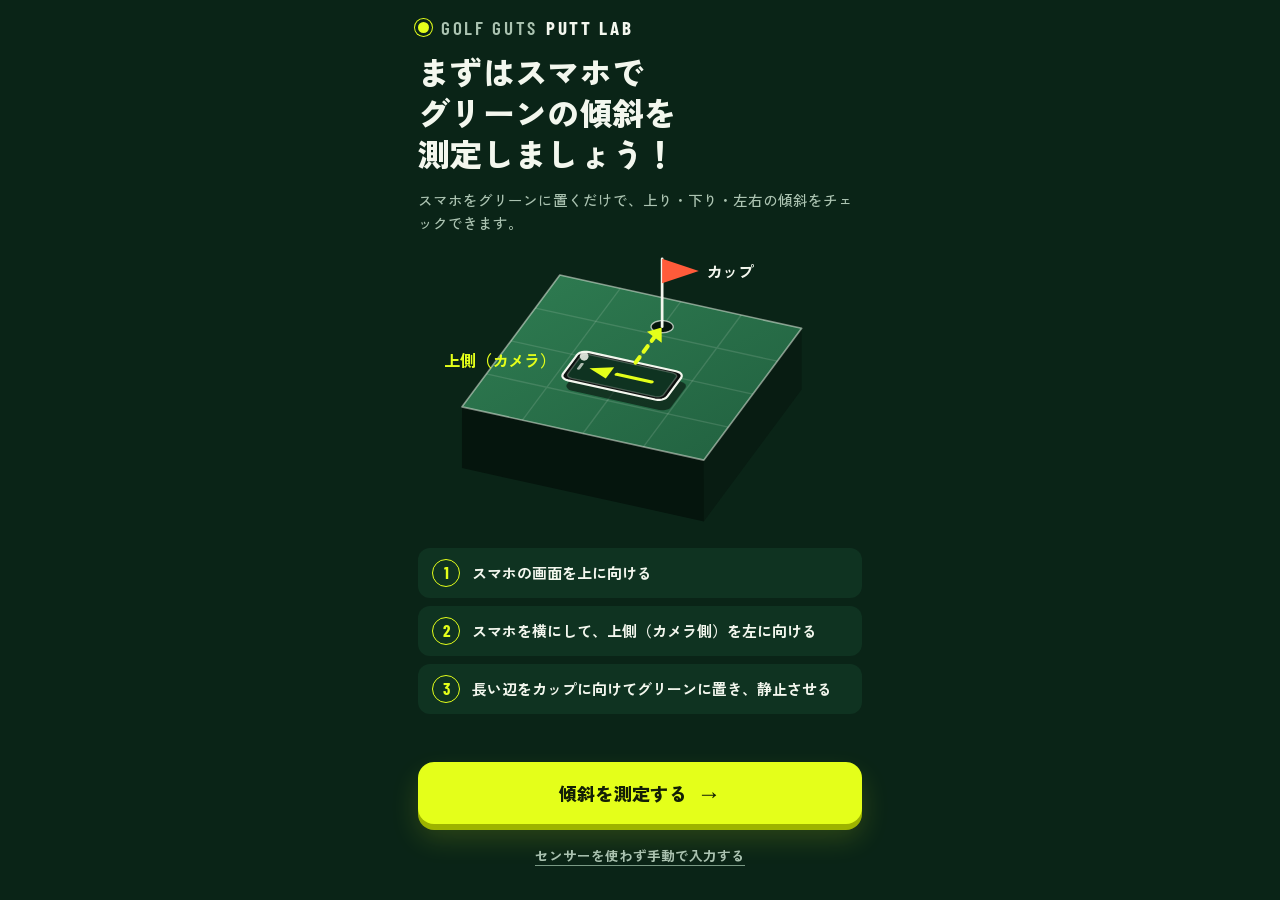
==== commit 91c1cf34: "Revert "画面を横向き（ランドスケープ）設計に変更" This reverts commit f30abc9eaa4ad3c7fd55f68c46ab2fb06de83d19." ====
--- a/index.html
+++ b/index.html
@@ -65,9 +65,6 @@
 :focus-visible { outline: 3px solid var(--volt); outline-offset: 3px; border-radius: 6px; }
 
 #app { min-height: 100%; max-width: 480px; margin: 0 auto; padding-inline: var(--gutter); display: flex; flex-direction: column; }
-/* 縦画面では .col は箱として扱わず、中身をそのまま縦に並べる */
-.col { display: contents; }
-.only-landscape { display: none !important; }
 
 .screen {
   flex: 1 0 auto;
@@ -339,167 +336,76 @@
   .pulse, .dots::after { animation: none; }
   .btn-volt, .ms-progress i, .metro-stage { transition: none; }
 }
-
-
-/* =====================================================================
-   横画面（本来の使い方）。スマホを横に持つ前提で、2列に並べる。
-   ===================================================================== */
-@media (orientation: landscape) and (min-width: 560px) {
-  :root { --gutter: 22px; }
-  .only-landscape { display: block !important; }
-  .only-portrait { display: none !important; }
-  #app {
-    max-width: 1060px;
-    padding-inline: max(var(--gutter), env(safe-area-inset-left, 0px)) max(var(--gutter), env(safe-area-inset-right, 0px));
-  }
-  .screen {
-    display: grid; grid-template-columns: minmax(0, 11fr) minmax(0, 10fr);
-    column-gap: clamp(20px, 3.5vw, 40px); row-gap: 12px; align-content: start;
-    padding-block: 14px 18px;
-  }
-  .col { display: flex; flex-direction: column; gap: 12px; min-width: 0; }
-  .col.a { grid-column: 1; } .col.b { grid-column: 2; }
-  .col .cta { margin-top: auto; }
-  .h-big { font-size: clamp(22px, 3.3vw, 30px); }
-  .illust { margin-inline: 0; }
-  .illust svg { max-height: min(62vh, 320px); margin: 0 auto; width: auto; max-width: 100%; }
-  .steps { gap: 6px; }
-  .steps li { padding: 8px 12px; font-size: 14px; }
-  .ms-read b { font-size: 19px; }
-
-  /* メイン: 左に距離と振り幅、右にライン図と結果、下にメトロノーム */
-  #scr-main {
-    grid-template-columns: minmax(0, 1fr) minmax(0, 1fr);
-    grid-template-areas: "top top" "slope slope" "dist line" "stroke line" "metro metro" "foot foot";
-    gap: 12px clamp(20px, 3.5vw, 40px);
-  }
-  .ar-top { grid-area: top; } .ar-slope { grid-area: slope; } .ar-dist { grid-area: dist; }
-  .ar-line { grid-area: line; } .ar-stroke { grid-area: stroke; align-self: start; }
-  .ar-metro { grid-area: metro; } .ar-foot { grid-area: foot; }
-  .ar-line .green { max-width: 440px; }
-  .ar-line .green svg { max-height: 66vh; width: auto; max-width: 100%; margin: 0 auto; }
-  .ar-metro {
-    display: grid; grid-template-columns: minmax(0, 1fr) minmax(0, 1fr);
-    grid-template-areas: "h h" "stage beats" "stage phases" "stage btn" "note note";
-    column-gap: clamp(20px, 3.5vw, 40px); row-gap: 10px; align-items: start;
-  }
-  .ar-metro > h3 { grid-area: h; }
-  .ar-metro .metro-stage { grid-area: stage; }
-  .ar-metro .beats { grid-area: beats; }
-  .ar-metro .phases { grid-area: phases; }
-  .ar-metro #metro-btn { grid-area: btn; }
-  .ar-metro > .note { grid-area: note; }
-
-  /* シート */
-  .sheet-in {
-    max-width: 1060px;
-    padding-inline: max(var(--gutter), env(safe-area-inset-left, 0px)) max(var(--gutter), env(safe-area-inset-right, 0px));
-    display: grid; grid-template-columns: minmax(0, 1fr) minmax(0, 1fr); column-gap: clamp(20px, 3.5vw, 40px); row-gap: 14px; align-items: start;
-  }
-  .sheet-head { grid-column: 1 / -1; }
-  .sheet .col { gap: 14px; }
-  #sheet-manual .col.b .btn-volt { margin-top: 4px; }
-}
-
-/* 縦持ちのときの案内 */
-.rotate {
-  position: fixed; inset: 0; z-index: 50; display: grid; place-items: center;
-  background: var(--turf-900); color: var(--chalk); text-align: center;
-  padding: calc(env(safe-area-inset-top, 0px) + 24px) 28px calc(env(safe-area-inset-bottom, 0px) + 24px);
-}
-.rotate-in { display: flex; flex-direction: column; align-items: center; gap: 12px; max-width: 340px; }
-.rotate-ico { width: 150px; height: auto; color: var(--chalk-dim); animation: tilt 2.4s ease-in-out infinite; }
-@keyframes tilt { 0%, 20% { transform: rotate(0); } 50%, 70% { transform: rotate(-90deg); } 100% { transform: rotate(0); } }
-.rotate h2 { font-size: 21px; font-weight: 900; line-height: 1.35; }
-.rotate p { font-size: 13.5px; color: var(--chalk-dim); line-height: 1.6; }
-.rotate .btn-text { margin-top: 6px; }
-@media (prefers-reduced-motion: reduce) { .rotate-ico { animation: none; transform: rotate(-90deg); } }
 </style>
 
 <div id="app">
 
   <!-- STEP 1: スタート -->
   <section class="screen" id="scr-start">
-    <div class="col a">
-      <header class="brand">GOLF GUTS <b>PUTT LAB</b></header>
-      <h1 class="h-big">まずはスマホで<br>グリーンの傾斜を<br>測定しましょう！</h1>
-      <p class="lead">スマホをグリーンに置くだけで、上り・下り・左右の傾斜をチェックできます。</p>
-      <div class="illust only-portrait" id="start-illust" role="img" aria-label="グリーンの上に横向きに置いたスマホ。長い辺がカップを向いている"></div>
-      <ol class="steps" id="start-steps"></ol>
-    </div>
-    <div class="col b">
-      <div class="illust only-landscape" id="start-illust-l" aria-hidden="true"></div>
-      <div class="cta">
-        <button class="btn-volt" id="btn-measure" type="button">傾斜を測定する <span class="arr" aria-hidden="true">→</span></button>
-        <button class="btn-text" id="btn-manual" type="button">センサーを使わず手動で入力する</button>
-      </div>
+    <header class="brand">GOLF GUTS <b>PUTT LAB</b></header>
+    <h1 class="h-big">まずはスマホで<br>グリーンの傾斜を<br>測定しましょう！</h1>
+    <p class="lead">スマホをグリーンに置くだけで、上り・下り・左右の傾斜をチェックできます。</p>
+    <div class="illust" id="start-illust" role="img" aria-label="グリーンの上に横向きに置いたスマホ。長い辺がカップを向いている"></div>
+    <ol class="steps" id="start-steps"></ol>
+    <div class="cta">
+      <button class="btn-volt" id="btn-measure" type="button">傾斜を測定する <span class="arr" aria-hidden="true">→</span></button>
+      <button class="btn-text" id="btn-manual" type="button">センサーを使わず手動で入力する</button>
     </div>
   </section>
 
   <!-- STEP 2: 測定中 -->
   <section class="screen" id="scr-measure" hidden>
-    <div class="col a">
-      <header class="brand">GOLF GUTS <b>PUTT LAB</b></header>
-      <p class="eyebrow" id="ms-mode">傾斜を測定</p>
-      <h2 class="h-big" id="ms-title" aria-live="polite">測定中<span class="dots"></span></h2>
-      <p class="lead" id="ms-hint" aria-live="polite">スマホを横にして、グリーンに置いて手を離してください。</p>
-      <div class="illust only-portrait" id="ms-illust" aria-hidden="true"></div>
-      <div class="ms-read">
-        <div><span>前後</span><b id="ms-fwd">—</b></div>
-        <div><span>左右</span><b id="ms-side">—</b></div>
-      </div>
-      <div class="ms-progress" role="progressbar" aria-label="測定の進み具合" aria-valuemin="0" aria-valuemax="100" id="ms-prog"><i id="ms-bar"></i></div>
-      <div class="cta only-portrait">
-        <button class="btn-volt" id="ms-next" type="button" hidden>置き直したら次へ <span class="arr" aria-hidden="true">→</span></button>
-        <button class="btn-ghost" id="ms-manual" type="button" hidden>手動で入力する</button>
-        <button class="btn-ghost" id="ms-cancel" type="button">中止する</button>
-      </div>
+    <header class="brand">GOLF GUTS <b>PUTT LAB</b></header>
+    <p class="eyebrow" id="ms-mode">傾斜を測定</p>
+    <h2 class="h-big" id="ms-title" aria-live="polite">測定中<span class="dots"></span></h2>
+    <p class="lead" id="ms-hint" aria-live="polite">スマホを横にして、グリーンに置いて手を離してください。</p>
+    <div class="illust" id="ms-illust" aria-hidden="true"></div>
+    <div class="ms-read">
+      <div><span>前後</span><b id="ms-fwd">—</b></div>
+      <div><span>左右</span><b id="ms-side">—</b></div>
     </div>
-    <div class="col b">
-      <div class="illust only-landscape" id="ms-illust-l" aria-hidden="true"></div>
-      <div class="cta only-landscape" id="ms-cta-l"></div>
+    <div class="ms-progress" role="progressbar" aria-label="測定の進み具合" aria-valuemin="0" aria-valuemax="100" id="ms-prog"><i id="ms-bar"></i></div>
+    <div class="cta">
+      <button class="btn-volt" id="ms-next" type="button" hidden>置き直したら次へ <span class="arr" aria-hidden="true">→</span></button>
+      <button class="btn-ghost" id="ms-manual" type="button" hidden>手動で入力する</button>
+      <button class="btn-ghost" id="ms-cancel" type="button">中止する</button>
     </div>
   </section>
 
   <!-- STEP 3: 測定完了 -->
   <section class="screen" id="scr-result" hidden>
-    <div class="col a">
-      <header class="brand">GOLF GUTS <b>PUTT LAB</b></header>
-      <p class="eyebrow" id="rs-eyebrow">測定完了！</p>
-      <h2 class="h-big" id="rs-title">傾斜の測定が<br>完了しました！</h2>
-      <div class="illust only-portrait" id="rs-illust" role="img"></div>
-      <dl class="slope-table">
-        <div><dt>前後傾斜</dt><dd id="rs-fwd"></dd></div>
-        <div><dt>左右傾斜</dt><dd id="rs-side"></dd></div>
-        <div><dt>傾斜強度</dt><dd id="rs-strength"></dd></div>
-      </dl>
-      <p class="note">測定した地点の傾斜がカップまで続くと仮定して計算します。途中で傾斜が変わるラインでは、結果は目安としてお使いください。</p>
-    </div>
-    <div class="col b">
-      <div class="illust only-landscape" id="rs-illust-l" aria-hidden="true"></div>
-      <div class="cta">
-        <button class="btn-volt" id="rs-go" type="button">パッティングラインを計算する <span class="arr" aria-hidden="true">→</span></button>
-        <button class="btn-ghost" id="rs-redo" type="button">再測定する</button>
-      </div>
+    <header class="brand">GOLF GUTS <b>PUTT LAB</b></header>
+    <p class="eyebrow" id="rs-eyebrow">測定完了！</p>
+    <h2 class="h-big" id="rs-title">傾斜の測定が<br>完了しました！</h2>
+    <div class="illust" id="rs-illust" role="img"></div>
+    <dl class="slope-table">
+      <div><dt>前後傾斜</dt><dd id="rs-fwd"></dd></div>
+      <div><dt>左右傾斜</dt><dd id="rs-side"></dd></div>
+      <div><dt>傾斜強度</dt><dd id="rs-strength"></dd></div>
+    </dl>
+    <p class="note">測定した地点の傾斜がカップまで続くと仮定して計算します。途中で傾斜が変わるラインでは、結果は目安としてお使いください。</p>
+    <div class="cta">
+      <button class="btn-volt" id="rs-go" type="button">パッティングラインを計算する <span class="arr" aria-hidden="true">→</span></button>
+      <button class="btn-ghost" id="rs-redo" type="button">再測定する</button>
     </div>
   </section>
 
   <!-- STEP 4–6: メイン -->
   <section class="screen" id="scr-main" hidden>
-    <div class="topbar ar-top">
+    <div class="topbar">
       <header class="brand">GOLF GUTS <b>PUTT LAB</b></header>
       <button class="icon-btn" id="mn-settings" type="button" aria-label="設定を開く">
         <svg viewBox="0 0 24 24" fill="none" stroke="currentColor" stroke-width="2" stroke-linecap="round"><path d="M4 7h10M18 7h2M4 17h2M10 17h10"/><circle cx="16" cy="7" r="2.2"/><circle cx="8" cy="17" r="2.2"/></svg>
       </button>
     </div>
 
-    <div class="slopebar ar-slope">
+    <div class="slopebar">
       <span class="lbl" id="mn-src">測定した傾斜</span>
       <span class="val" id="mn-fwd"></span><span class="sep" aria-hidden="true"></span><span class="val" id="mn-side"></span>
       <button id="mn-remeasure" type="button">再測定</button>
     </div>
 
-    <section class="block ar-dist" aria-labelledby="h-dist">
+    <section class="block" aria-labelledby="h-dist">
       <h3 id="h-dist">カップまでの距離<span id="dist-m"></span></h3>
       <div class="dist-row">
         <button class="step-btn" id="dist-minus" type="button" aria-label="0.5ヤード短く">−</button>
@@ -513,7 +419,7 @@
       <div class="chips" id="dist-chips" role="group" aria-label="よく使う距離"></div>
     </section>
 
-    <section class="block ar-line" aria-labelledby="h-line">
+    <section class="block" aria-labelledby="h-line">
       <h3 id="h-line">パッティングライン</h3>
       <div class="green" id="line-view" role="img"></div>
       <div class="legend">
@@ -524,7 +430,7 @@
       <div id="call" aria-live="polite"></div>
     </section>
 
-    <section class="block ar-stroke" aria-labelledby="h-stroke" id="stroke-block">
+    <section class="block" aria-labelledby="h-stroke" id="stroke-block">
       <h3 id="h-stroke">必要な振り幅<span>アドレス → トップ</span></h3>
       <div class="stroke-num">
         <b id="st-cm">–</b><span class="unit">cm</span>
@@ -534,7 +440,7 @@
       <p class="note" id="st-note"></p>
     </section>
 
-    <section class="block ar-metro" aria-labelledby="h-metro">
+    <section class="block" aria-labelledby="h-metro">
       <h3 id="h-metro">メトロノーム<span>90 BPM・3/4</span></h3>
       <div class="metro-stage" id="metro-stage" aria-hidden="true"></div>
       <div class="beats" id="beats" aria-hidden="true"><span>1</span><span>2</span><span>3</span></div>
@@ -548,7 +454,7 @@
       <p class="note">1拍目で引き始め、2拍目でトップ、2拍目と3拍目のちょうど真ん中で打ちます。音が出ないときは、スマホの消音モードと音量を確認してください。</p>
     </section>
 
-    <p class="note foot ar-foot">表示はすべて推定値です。測定地点の傾斜がカップまで一定という前提で計算しており、芝目・途中の起伏・スマホケースやカメラの出っ張りによる誤差は含まれません。</p>
+    <p class="note foot">表示はすべて推定値です。測定地点の傾斜がカップまで一定という前提で計算しており、芝目・途中の起伏・スマホケースやカメラの出っ張りによる誤差は含まれません。</p>
   </section>
 </div>
 
@@ -559,24 +465,19 @@
       <h2 id="mi-title">傾斜を手動で入力</h2>
       <button class="icon-btn" id="mi-close" type="button" aria-label="閉じる"><svg viewBox="0 0 24 24" fill="none" stroke="currentColor" stroke-width="2.2" stroke-linecap="round"><path d="M6 6l12 12M18 6L6 18"/></svg></button>
     </div>
-    <div class="col a">
-      <p id="mi-msg">カップに向かって立ったときの傾斜を入力します。</p>
-      <div class="illust only-portrait" id="mi-illust" aria-hidden="true"></div>
-      <div>
-        <div class="field-head"><label for="mi-fwd">前後の傾斜</label><output id="mi-fwd-out" for="mi-fwd"></output></div>
-        <input id="mi-fwd" type="range" min="-4" max="4" step="0.1" value="0">
-        <div class="range-ends"><span>下り 4°</span><span>平坦</span><span>上り 4°</span></div>
-      </div>
-      <div>
-        <div class="field-head"><label for="mi-side">左右の傾斜</label><output id="mi-side-out" for="mi-side"></output></div>
-        <input id="mi-side" type="range" min="-4" max="4" step="0.1" value="0">
-        <div class="range-ends"><span>左下がり 4°</span><span>平坦</span><span>右下がり 4°</span></div>
-      </div>
+    <p id="mi-msg">カップに向かって立ったときの傾斜を入力します。</p>
+    <div class="illust" id="mi-illust" aria-hidden="true"></div>
+    <div>
+      <div class="field-head"><label for="mi-fwd">前後の傾斜</label><output id="mi-fwd-out" for="mi-fwd"></output></div>
+      <input id="mi-fwd" type="range" min="-4" max="4" step="0.1" value="0">
+      <div class="range-ends"><span>下り 4°</span><span>平坦</span><span>上り 4°</span></div>
     </div>
-    <div class="col b">
-      <div class="illust only-landscape" id="mi-illust-l" aria-hidden="true"></div>
-      <button class="btn-volt" id="mi-ok" type="button">この傾斜で進む <span class="arr" aria-hidden="true">→</span></button>
+    <div>
+      <div class="field-head"><label for="mi-side">左右の傾斜</label><output id="mi-side-out" for="mi-side"></output></div>
+      <input id="mi-side" type="range" min="-4" max="4" step="0.1" value="0">
+      <div class="range-ends"><span>左下がり 4°</span><span>平坦</span><span>右下がり 4°</span></div>
     </div>
+    <button class="btn-volt" id="mi-ok" type="button">この傾斜で進む <span class="arr" aria-hidden="true">→</span></button>
   </div>
 </div>
 
@@ -588,7 +489,6 @@
       <button class="icon-btn" id="set-close" type="button" aria-label="設定を閉じる"><svg viewBox="0 0 24 24" fill="none" stroke="currentColor" stroke-width="2.2" stroke-linecap="round"><path d="M6 6l12 12M18 6L6 18"/></svg></button>
     </div>
 
-    <div class="col a">
     <section class="block">
       <h3 class="sec">グリーンの速さ</h3>
       <p>スティンプメーターの値（ft）です。コースの掲示があればその数字に合わせてください。速いほど、よく曲がり、振り幅は小さくなります。</p>
@@ -615,8 +515,7 @@
         <button class="btn-ghost pri" id="cal-save" type="button">保存する</button>
       </div>
     </section>
-    </div>
-    <div class="col b">
+
     <section class="block">
       <h3 class="sec">スマホの置き方</h3>
       <p>測定するときのスマホの向きです。スタート画面の図と手順も、この設定に合わせて変わります。</p>
@@ -637,22 +536,6 @@
       <h3 class="sec">傾斜の入力</h3>
       <button class="btn-ghost" id="set-manual" type="button">傾斜を手動で入力する</button>
     </section>
-    </div>
-  </div>
-</div>
-
-<!-- 縦持ちのときの案内 -->
-<div class="rotate" id="rotate" hidden role="dialog" aria-labelledby="rt-title">
-  <div class="rotate-in">
-    <svg viewBox="0 0 120 90" aria-hidden="true" class="rotate-ico">
-      <rect x="10" y="12" width="36" height="66" rx="7" fill="none" stroke="currentColor" stroke-width="3" opacity=".45"/>
-      <rect x="52" y="28" width="60" height="36" rx="7" fill="none" stroke="#e4ff1a" stroke-width="3"/>
-      <path d="M26 6c20-6 42 2 50 20" fill="none" stroke="#e4ff1a" stroke-width="3" stroke-linecap="round"/>
-      <path d="M70 18l7 9-11 2z" fill="#e4ff1a"/>
-    </svg>
-    <h2 id="rt-title">スマホを横向きにしてください</h2>
-    <p>このアプリは横画面で使う設計です。画面が回らないときは、コントロールセンターで画面の向きのロックを解除してください。</p>
-    <button class="btn-text" id="rt-skip" type="button">縦のまま使う</button>
   </div>
 </div>
 
@@ -971,11 +854,6 @@
 
   var P = PuttPhysics, YD = P.YD, DEG = Math.PI / 180;
   var $ = function (id) { return document.getElementById(id); };
-  /** 図は縦画面用と横画面用の2か所に同じものを描く（表示されるのは片方だけ） */
-  function setIllust(id, html) {
-    $(id).innerHTML = html;
-    var l = $(id + '-l'); if (l) l.innerHTML = html.replace(/id="([a-z]+)g"/, 'id="$1lg"').replace(/url\(#([a-z]+)g\)/, 'url(#$1lg)');
-  }
   var C = {
     chalk: '#f3f7ee', dim: '#abc3b1', faint: '#7a9a85', volt: '#e4ff1a', ink: '#131f06', pin: '#ff5b3a',
     t950: '#05150d', t900: '#0a2417', t800: '#0f3321', t700: '#16442d', t600: '#21603f', t500: '#2f7d52'
@@ -1231,7 +1109,7 @@
     $('ms-hint').dataset.place = (state.orient === 'P' ? 'スマホの上側をカップに向けて' : 'スマホを横にして、' + orient().edge + 'をカップに向けて') + 'グリーンに置き、手を離してください。';
     $('ms-fwd').textContent = '—'; $('ms-side').textContent = '—';
     setProgress(0);
-    setIllust('ms-illust', plateSVG({ id: 'ms', phone: true, pulse: true, fixed: true }));
+    $('ms-illust').innerHTML = plateSVG({ id: 'ms', phone: true, pulse: true, fixed: true });
     show('scr-measure');
     Sensor.enable().then(function (res) {
       if ($('scr-measure').hidden) return;
@@ -1277,7 +1155,7 @@
       $('ms-fwd').textContent = fwdText(ema.f); $('ms-side').textContent = sideText(ema.s);
       if (now - lastDraw > 180) {
         lastDraw = now;
-        setIllust('ms-illust', plateSVG({ id: 'ms', fwd: clamp(ema.f, -8, 8), side: clamp(ema.s, -8, 8), phone: true, pulse: true, fixed: true }));
+        $('ms-illust').innerHTML = plateSVG({ id: 'ms', fwd: clamp(ema.f, -8, 8), side: clamp(ema.s, -8, 8), phone: true, pulse: true, fixed: true });
       }
 
       var flat = cur.faceUp && Math.abs(f) < MAX_TILT && Math.abs(s) < MAX_TILT;
@@ -1348,7 +1226,7 @@
     var tot = totalSlope(state.slope);
     $('rs-eyebrow').textContent = source === 'sensor' ? '測定完了！' : '手動入力';
     $('rs-title').innerHTML = source === 'sensor' ? '傾斜の測定が<br>完了しました！' : '傾斜を<br>設定しました';
-    setIllust('rs-illust', plateSVG({ id: 'rs', fwd: fwd, side: side, arrow: true }));
+    $('rs-illust').innerHTML = plateSVG({ id: 'rs', fwd: fwd, side: side, arrow: true });
     $('rs-illust').setAttribute('aria-label', 'グリーンの傾き：前後は' + fwdText(fwd) + '、左右は' + sideText(side));
     $('rs-fwd').innerHTML = fwdText(fwd) + (Math.abs(fwd) >= FLAT ? '<small>勾配 ' + pct(fwd) + '</small>' : '');
     $('rs-side').innerHTML = sideText(side) + (Math.abs(side) >= FLAT ? '<small>勾配 ' + pct(side) + '</small>' : '');
@@ -1369,7 +1247,7 @@
   function renderManual() {
     var f = +$('mi-fwd').value, s = +$('mi-side').value;
     $('mi-fwd-out').textContent = fwdText(f); $('mi-side-out').textContent = sideText(s);
-    setIllust('mi-illust', plateSVG({ id: 'mi', fwd: f, side: s, arrow: true }));
+    $('mi-illust').innerHTML = plateSVG({ id: 'mi', fwd: f, side: s, arrow: true });
   }
 
   /* =====================================================================
@@ -1772,7 +1650,7 @@
      起動
      ===================================================================== */
   function renderOrient() {
-    setIllust('start-illust', plateSVG({ id: 'st', phone: true, labels: true }));
+    $('start-illust').innerHTML = plateSVG({ id: 'st', phone: true, labels: true });
     $('start-steps').innerHTML = orient().steps.map(function (t, i) { return '<li><span class="n">' + (i + 1) + '</span>' + t + '</li>'; }).join('');
     Array.prototype.forEach.call($('orient-chips').children, function (b) { b.setAttribute('aria-pressed', String(b.dataset.v === state.orient)); });
   }
@@ -1781,25 +1659,7 @@
     state.orient = v; store.set('orient', v); renderOrient();
   }
 
-  /* 横画面では測定画面のボタンを右の列に置く（同じ要素を移動するだけ） */
-  var landscapeMQ = window.matchMedia('(orientation: landscape) and (min-width: 560px)');
-  function placeMeasureButtons() {
-    var target = landscapeMQ.matches ? $('ms-cta-l') : $('scr-measure').querySelector('.col.a .cta');
-    ['ms-next', 'ms-manual', 'ms-cancel'].forEach(function (id) { if ($(id).parentNode !== target) target.appendChild($(id)); });
-  }
-
-  /* 縦持ちのときの案内 */
-  function updateRotate() {
-    var portrait = !landscapeMQ.matches && window.innerHeight > window.innerWidth;
-    $('rotate').hidden = !(portrait && !store.get('portraitOK', false));
-    placeMeasureButtons();
-  }
-
   function init() {
-    $('rt-skip').addEventListener('click', function () { store.set('portraitOK', true); updateRotate(); });
-    if (landscapeMQ.addEventListener) landscapeMQ.addEventListener('change', updateRotate); else landscapeMQ.addListener(updateRotate);
-    window.addEventListener('resize', updateRotate);
-    updateRotate();
     $('orient-chips').innerHTML = Object.keys(ORIENTS).map(function (k) { return '<button class="chip" type="button" data-v="' + k + '" aria-pressed="false">' + ORIENTS[k].name.replace('・', '<small>') + '</small></button>'; }).join('');
     $('orient-chips').addEventListener('click', function (e) { var b = e.target.closest('button'); if (b) setOrient(b.dataset.v); });
     renderOrient();
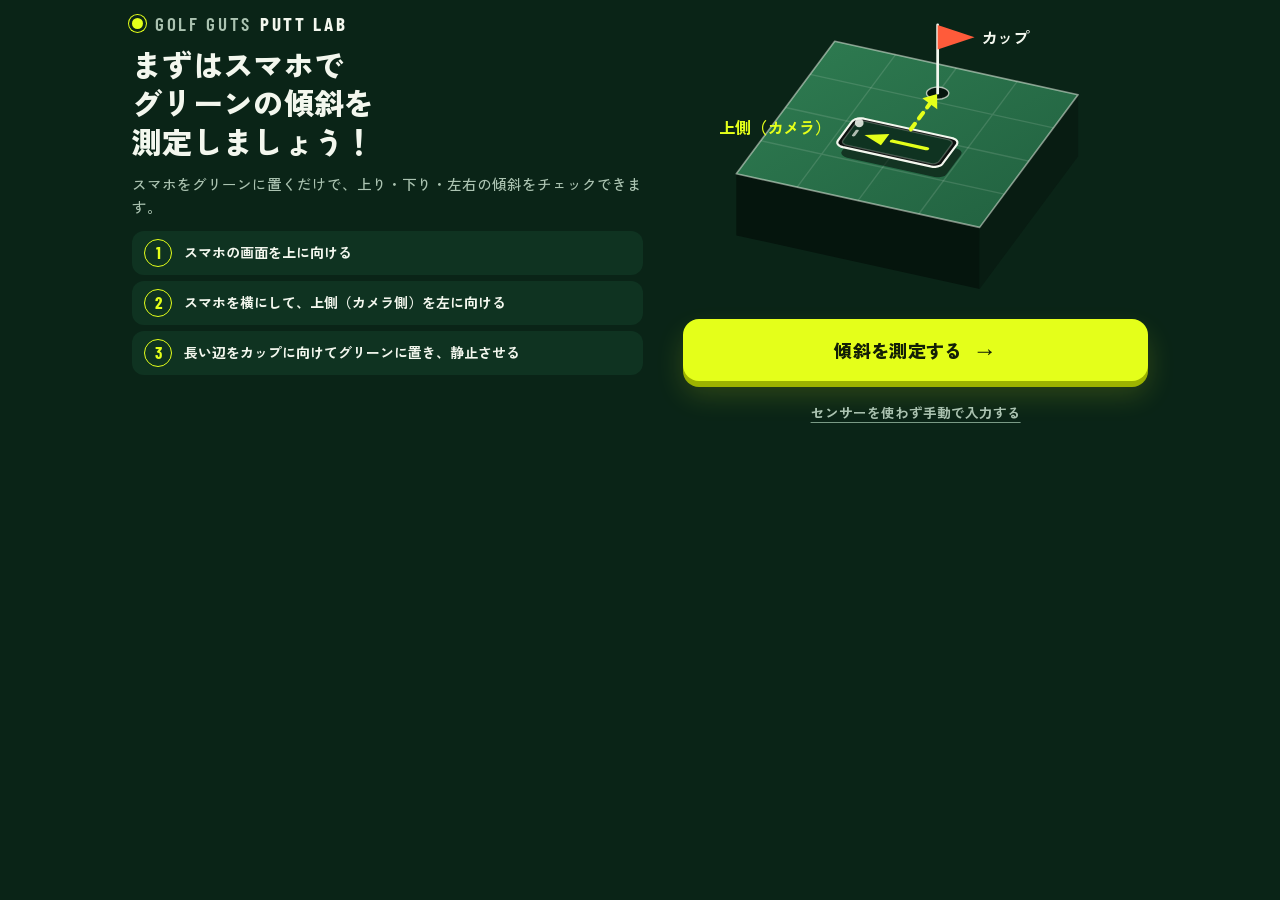
==== commit 4d960876: "Revert "最初から横画面で表示する" This reverts commit f061e4a7188a4b845519e032199b95f97b1cf4c2." ====
--- a/index.html
+++ b/index.html
@@ -65,6 +65,9 @@
 :focus-visible { outline: 3px solid var(--volt); outline-offset: 3px; border-radius: 6px; }
 
 #app { min-height: 100%; max-width: 480px; margin: 0 auto; padding-inline: var(--gutter); display: flex; flex-direction: column; }
+/* 縦画面では .col は箱として扱わず、中身をそのまま縦に並べる */
+.col { display: contents; }
+.only-landscape { display: none !important; }
 
 .screen {
   flex: 1 0 auto;
@@ -336,76 +339,167 @@
   .pulse, .dots::after { animation: none; }
   .btn-volt, .ms-progress i, .metro-stage { transition: none; }
 }
+
+
+/* =====================================================================
+   横画面（本来の使い方）。スマホを横に持つ前提で、2列に並べる。
+   ===================================================================== */
+@media (orientation: landscape) and (min-width: 560px) {
+  :root { --gutter: 22px; }
+  .only-landscape { display: block !important; }
+  .only-portrait { display: none !important; }
+  #app {
+    max-width: 1060px;
+    padding-inline: max(var(--gutter), env(safe-area-inset-left, 0px)) max(var(--gutter), env(safe-area-inset-right, 0px));
+  }
+  .screen {
+    display: grid; grid-template-columns: minmax(0, 11fr) minmax(0, 10fr);
+    column-gap: clamp(20px, 3.5vw, 40px); row-gap: 12px; align-content: start;
+    padding-block: 14px 18px;
+  }
+  .col { display: flex; flex-direction: column; gap: 12px; min-width: 0; }
+  .col.a { grid-column: 1; } .col.b { grid-column: 2; }
+  .col .cta { margin-top: auto; }
+  .h-big { font-size: clamp(22px, 3.3vw, 30px); }
+  .illust { margin-inline: 0; }
+  .illust svg { max-height: min(62vh, 320px); margin: 0 auto; width: auto; max-width: 100%; }
+  .steps { gap: 6px; }
+  .steps li { padding: 8px 12px; font-size: 14px; }
+  .ms-read b { font-size: 19px; }
+
+  /* メイン: 左に距離と振り幅、右にライン図と結果、下にメトロノーム */
+  #scr-main {
+    grid-template-columns: minmax(0, 1fr) minmax(0, 1fr);
+    grid-template-areas: "top top" "slope slope" "dist line" "stroke line" "metro metro" "foot foot";
+    gap: 12px clamp(20px, 3.5vw, 40px);
+  }
+  .ar-top { grid-area: top; } .ar-slope { grid-area: slope; } .ar-dist { grid-area: dist; }
+  .ar-line { grid-area: line; } .ar-stroke { grid-area: stroke; align-self: start; }
+  .ar-metro { grid-area: metro; } .ar-foot { grid-area: foot; }
+  .ar-line .green { max-width: 440px; }
+  .ar-line .green svg { max-height: 66vh; width: auto; max-width: 100%; margin: 0 auto; }
+  .ar-metro {
+    display: grid; grid-template-columns: minmax(0, 1fr) minmax(0, 1fr);
+    grid-template-areas: "h h" "stage beats" "stage phases" "stage btn" "note note";
+    column-gap: clamp(20px, 3.5vw, 40px); row-gap: 10px; align-items: start;
+  }
+  .ar-metro > h3 { grid-area: h; }
+  .ar-metro .metro-stage { grid-area: stage; }
+  .ar-metro .beats { grid-area: beats; }
+  .ar-metro .phases { grid-area: phases; }
+  .ar-metro #metro-btn { grid-area: btn; }
+  .ar-metro > .note { grid-area: note; }
+
+  /* シート */
+  .sheet-in {
+    max-width: 1060px;
+    padding-inline: max(var(--gutter), env(safe-area-inset-left, 0px)) max(var(--gutter), env(safe-area-inset-right, 0px));
+    display: grid; grid-template-columns: minmax(0, 1fr) minmax(0, 1fr); column-gap: clamp(20px, 3.5vw, 40px); row-gap: 14px; align-items: start;
+  }
+  .sheet-head { grid-column: 1 / -1; }
+  .sheet .col { gap: 14px; }
+  #sheet-manual .col.b .btn-volt { margin-top: 4px; }
+}
+
+/* 縦持ちのときの案内 */
+.rotate {
+  position: fixed; inset: 0; z-index: 50; display: grid; place-items: center;
+  background: var(--turf-900); color: var(--chalk); text-align: center;
+  padding: calc(env(safe-area-inset-top, 0px) + 24px) 28px calc(env(safe-area-inset-bottom, 0px) + 24px);
+}
+.rotate-in { display: flex; flex-direction: column; align-items: center; gap: 12px; max-width: 340px; }
+.rotate-ico { width: 150px; height: auto; color: var(--chalk-dim); animation: tilt 2.4s ease-in-out infinite; }
+@keyframes tilt { 0%, 20% { transform: rotate(0); } 50%, 70% { transform: rotate(-90deg); } 100% { transform: rotate(0); } }
+.rotate h2 { font-size: 21px; font-weight: 900; line-height: 1.35; }
+.rotate p { font-size: 13.5px; color: var(--chalk-dim); line-height: 1.6; }
+.rotate .btn-text { margin-top: 6px; }
+@media (prefers-reduced-motion: reduce) { .rotate-ico { animation: none; transform: rotate(-90deg); } }
 </style>
 
 <div id="app">
 
   <!-- STEP 1: スタート -->
   <section class="screen" id="scr-start">
-    <header class="brand">GOLF GUTS <b>PUTT LAB</b></header>
-    <h1 class="h-big">まずはスマホで<br>グリーンの傾斜を<br>測定しましょう！</h1>
-    <p class="lead">スマホをグリーンに置くだけで、上り・下り・左右の傾斜をチェックできます。</p>
-    <div class="illust" id="start-illust" role="img" aria-label="グリーンの上に横向きに置いたスマホ。長い辺がカップを向いている"></div>
-    <ol class="steps" id="start-steps"></ol>
-    <div class="cta">
-      <button class="btn-volt" id="btn-measure" type="button">傾斜を測定する <span class="arr" aria-hidden="true">→</span></button>
-      <button class="btn-text" id="btn-manual" type="button">センサーを使わず手動で入力する</button>
+    <div class="col a">
+      <header class="brand">GOLF GUTS <b>PUTT LAB</b></header>
+      <h1 class="h-big">まずはスマホで<br>グリーンの傾斜を<br>測定しましょう！</h1>
+      <p class="lead">スマホをグリーンに置くだけで、上り・下り・左右の傾斜をチェックできます。</p>
+      <div class="illust only-portrait" id="start-illust" role="img" aria-label="グリーンの上に横向きに置いたスマホ。長い辺がカップを向いている"></div>
+      <ol class="steps" id="start-steps"></ol>
+    </div>
+    <div class="col b">
+      <div class="illust only-landscape" id="start-illust-l" aria-hidden="true"></div>
+      <div class="cta">
+        <button class="btn-volt" id="btn-measure" type="button">傾斜を測定する <span class="arr" aria-hidden="true">→</span></button>
+        <button class="btn-text" id="btn-manual" type="button">センサーを使わず手動で入力する</button>
+      </div>
     </div>
   </section>
 
   <!-- STEP 2: 測定中 -->
   <section class="screen" id="scr-measure" hidden>
-    <header class="brand">GOLF GUTS <b>PUTT LAB</b></header>
-    <p class="eyebrow" id="ms-mode">傾斜を測定</p>
-    <h2 class="h-big" id="ms-title" aria-live="polite">測定中<span class="dots"></span></h2>
-    <p class="lead" id="ms-hint" aria-live="polite">スマホを横にして、グリーンに置いて手を離してください。</p>
-    <div class="illust" id="ms-illust" aria-hidden="true"></div>
-    <div class="ms-read">
-      <div><span>前後</span><b id="ms-fwd">—</b></div>
-      <div><span>左右</span><b id="ms-side">—</b></div>
+    <div class="col a">
+      <header class="brand">GOLF GUTS <b>PUTT LAB</b></header>
+      <p class="eyebrow" id="ms-mode">傾斜を測定</p>
+      <h2 class="h-big" id="ms-title" aria-live="polite">測定中<span class="dots"></span></h2>
+      <p class="lead" id="ms-hint" aria-live="polite">スマホを横にして、グリーンに置いて手を離してください。</p>
+      <div class="illust only-portrait" id="ms-illust" aria-hidden="true"></div>
+      <div class="ms-read">
+        <div><span>前後</span><b id="ms-fwd">—</b></div>
+        <div><span>左右</span><b id="ms-side">—</b></div>
+      </div>
+      <div class="ms-progress" role="progressbar" aria-label="測定の進み具合" aria-valuemin="0" aria-valuemax="100" id="ms-prog"><i id="ms-bar"></i></div>
+      <div class="cta only-portrait">
+        <button class="btn-volt" id="ms-next" type="button" hidden>置き直したら次へ <span class="arr" aria-hidden="true">→</span></button>
+        <button class="btn-ghost" id="ms-manual" type="button" hidden>手動で入力する</button>
+        <button class="btn-ghost" id="ms-cancel" type="button">中止する</button>
+      </div>
     </div>
-    <div class="ms-progress" role="progressbar" aria-label="測定の進み具合" aria-valuemin="0" aria-valuemax="100" id="ms-prog"><i id="ms-bar"></i></div>
-    <div class="cta">
-      <button class="btn-volt" id="ms-next" type="button" hidden>置き直したら次へ <span class="arr" aria-hidden="true">→</span></button>
-      <button class="btn-ghost" id="ms-manual" type="button" hidden>手動で入力する</button>
-      <button class="btn-ghost" id="ms-cancel" type="button">中止する</button>
+    <div class="col b">
+      <div class="illust only-landscape" id="ms-illust-l" aria-hidden="true"></div>
+      <div class="cta only-landscape" id="ms-cta-l"></div>
     </div>
   </section>
 
   <!-- STEP 3: 測定完了 -->
   <section class="screen" id="scr-result" hidden>
-    <header class="brand">GOLF GUTS <b>PUTT LAB</b></header>
-    <p class="eyebrow" id="rs-eyebrow">測定完了！</p>
-    <h2 class="h-big" id="rs-title">傾斜の測定が<br>完了しました！</h2>
-    <div class="illust" id="rs-illust" role="img"></div>
-    <dl class="slope-table">
-      <div><dt>前後傾斜</dt><dd id="rs-fwd"></dd></div>
-      <div><dt>左右傾斜</dt><dd id="rs-side"></dd></div>
-      <div><dt>傾斜強度</dt><dd id="rs-strength"></dd></div>
-    </dl>
-    <p class="note">測定した地点の傾斜がカップまで続くと仮定して計算します。途中で傾斜が変わるラインでは、結果は目安としてお使いください。</p>
-    <div class="cta">
-      <button class="btn-volt" id="rs-go" type="button">パッティングラインを計算する <span class="arr" aria-hidden="true">→</span></button>
-      <button class="btn-ghost" id="rs-redo" type="button">再測定する</button>
+    <div class="col a">
+      <header class="brand">GOLF GUTS <b>PUTT LAB</b></header>
+      <p class="eyebrow" id="rs-eyebrow">測定完了！</p>
+      <h2 class="h-big" id="rs-title">傾斜の測定が<br>完了しました！</h2>
+      <div class="illust only-portrait" id="rs-illust" role="img"></div>
+      <dl class="slope-table">
+        <div><dt>前後傾斜</dt><dd id="rs-fwd"></dd></div>
+        <div><dt>左右傾斜</dt><dd id="rs-side"></dd></div>
+        <div><dt>傾斜強度</dt><dd id="rs-strength"></dd></div>
+      </dl>
+      <p class="note">測定した地点の傾斜がカップまで続くと仮定して計算します。途中で傾斜が変わるラインでは、結果は目安としてお使いください。</p>
+    </div>
+    <div class="col b">
+      <div class="illust only-landscape" id="rs-illust-l" aria-hidden="true"></div>
+      <div class="cta">
+        <button class="btn-volt" id="rs-go" type="button">パッティングラインを計算する <span class="arr" aria-hidden="true">→</span></button>
+        <button class="btn-ghost" id="rs-redo" type="button">再測定する</button>
+      </div>
     </div>
   </section>
 
   <!-- STEP 4–6: メイン -->
   <section class="screen" id="scr-main" hidden>
-    <div class="topbar">
+    <div class="topbar ar-top">
       <header class="brand">GOLF GUTS <b>PUTT LAB</b></header>
       <button class="icon-btn" id="mn-settings" type="button" aria-label="設定を開く">
         <svg viewBox="0 0 24 24" fill="none" stroke="currentColor" stroke-width="2" stroke-linecap="round"><path d="M4 7h10M18 7h2M4 17h2M10 17h10"/><circle cx="16" cy="7" r="2.2"/><circle cx="8" cy="17" r="2.2"/></svg>
       </button>
     </div>
 
-    <div class="slopebar">
+    <div class="slopebar ar-slope">
       <span class="lbl" id="mn-src">測定した傾斜</span>
       <span class="val" id="mn-fwd"></span><span class="sep" aria-hidden="true"></span><span class="val" id="mn-side"></span>
       <button id="mn-remeasure" type="button">再測定</button>
     </div>
 
-    <section class="block" aria-labelledby="h-dist">
+    <section class="block ar-dist" aria-labelledby="h-dist">
       <h3 id="h-dist">カップまでの距離<span id="dist-m"></span></h3>
       <div class="dist-row">
         <button class="step-btn" id="dist-minus" type="button" aria-label="0.5ヤード短く">−</button>
@@ -419,7 +513,7 @@
       <div class="chips" id="dist-chips" role="group" aria-label="よく使う距離"></div>
     </section>
 
-    <section class="block" aria-labelledby="h-line">
+    <section class="block ar-line" aria-labelledby="h-line">
       <h3 id="h-line">パッティングライン</h3>
       <div class="green" id="line-view" role="img"></div>
       <div class="legend">
@@ -430,7 +524,7 @@
       <div id="call" aria-live="polite"></div>
     </section>
 
-    <section class="block" aria-labelledby="h-stroke" id="stroke-block">
+    <section class="block ar-stroke" aria-labelledby="h-stroke" id="stroke-block">
       <h3 id="h-stroke">必要な振り幅<span>アドレス → トップ</span></h3>
       <div class="stroke-num">
         <b id="st-cm">–</b><span class="unit">cm</span>
@@ -440,7 +534,7 @@
       <p class="note" id="st-note"></p>
     </section>
 
-    <section class="block" aria-labelledby="h-metro">
+    <section class="block ar-metro" aria-labelledby="h-metro">
       <h3 id="h-metro">メトロノーム<span>90 BPM・3/4</span></h3>
       <div class="metro-stage" id="metro-stage" aria-hidden="true"></div>
       <div class="beats" id="beats" aria-hidden="true"><span>1</span><span>2</span><span>3</span></div>
@@ -454,7 +548,7 @@
       <p class="note">1拍目で引き始め、2拍目でトップ、2拍目と3拍目のちょうど真ん中で打ちます。音が出ないときは、スマホの消音モードと音量を確認してください。</p>
     </section>
 
-    <p class="note foot">表示はすべて推定値です。測定地点の傾斜がカップまで一定という前提で計算しており、芝目・途中の起伏・スマホケースやカメラの出っ張りによる誤差は含まれません。</p>
+    <p class="note foot ar-foot">表示はすべて推定値です。測定地点の傾斜がカップまで一定という前提で計算しており、芝目・途中の起伏・スマホケースやカメラの出っ張りによる誤差は含まれません。</p>
   </section>
 </div>
 
@@ -465,19 +559,24 @@
       <h2 id="mi-title">傾斜を手動で入力</h2>
       <button class="icon-btn" id="mi-close" type="button" aria-label="閉じる"><svg viewBox="0 0 24 24" fill="none" stroke="currentColor" stroke-width="2.2" stroke-linecap="round"><path d="M6 6l12 12M18 6L6 18"/></svg></button>
     </div>
-    <p id="mi-msg">カップに向かって立ったときの傾斜を入力します。</p>
-    <div class="illust" id="mi-illust" aria-hidden="true"></div>
-    <div>
-      <div class="field-head"><label for="mi-fwd">前後の傾斜</label><output id="mi-fwd-out" for="mi-fwd"></output></div>
-      <input id="mi-fwd" type="range" min="-4" max="4" step="0.1" value="0">
-      <div class="range-ends"><span>下り 4°</span><span>平坦</span><span>上り 4°</span></div>
+    <div class="col a">
+      <p id="mi-msg">カップに向かって立ったときの傾斜を入力します。</p>
+      <div class="illust only-portrait" id="mi-illust" aria-hidden="true"></div>
+      <div>
+        <div class="field-head"><label for="mi-fwd">前後の傾斜</label><output id="mi-fwd-out" for="mi-fwd"></output></div>
+        <input id="mi-fwd" type="range" min="-4" max="4" step="0.1" value="0">
+        <div class="range-ends"><span>下り 4°</span><span>平坦</span><span>上り 4°</span></div>
+      </div>
+      <div>
+        <div class="field-head"><label for="mi-side">左右の傾斜</label><output id="mi-side-out" for="mi-side"></output></div>
+        <input id="mi-side" type="range" min="-4" max="4" step="0.1" value="0">
+        <div class="range-ends"><span>左下がり 4°</span><span>平坦</span><span>右下がり 4°</span></div>
+      </div>
     </div>
-    <div>
-      <div class="field-head"><label for="mi-side">左右の傾斜</label><output id="mi-side-out" for="mi-side"></output></div>
-      <input id="mi-side" type="range" min="-4" max="4" step="0.1" value="0">
-      <div class="range-ends"><span>左下がり 4°</span><span>平坦</span><span>右下がり 4°</span></div>
+    <div class="col b">
+      <div class="illust only-landscape" id="mi-illust-l" aria-hidden="true"></div>
+      <button class="btn-volt" id="mi-ok" type="button">この傾斜で進む <span class="arr" aria-hidden="true">→</span></button>
     </div>
-    <button class="btn-volt" id="mi-ok" type="button">この傾斜で進む <span class="arr" aria-hidden="true">→</span></button>
   </div>
 </div>
 
@@ -489,6 +588,7 @@
       <button class="icon-btn" id="set-close" type="button" aria-label="設定を閉じる"><svg viewBox="0 0 24 24" fill="none" stroke="currentColor" stroke-width="2.2" stroke-linecap="round"><path d="M6 6l12 12M18 6L6 18"/></svg></button>
     </div>
 
+    <div class="col a">
     <section class="block">
       <h3 class="sec">グリーンの速さ</h3>
       <p>スティンプメーターの値（ft）です。コースの掲示があればその数字に合わせてください。速いほど、よく曲がり、振り幅は小さくなります。</p>
@@ -515,7 +615,8 @@
         <button class="btn-ghost pri" id="cal-save" type="button">保存する</button>
       </div>
     </section>
-
+    </div>
+    <div class="col b">
     <section class="block">
       <h3 class="sec">スマホの置き方</h3>
       <p>測定するときのスマホの向きです。スタート画面の図と手順も、この設定に合わせて変わります。</p>
@@ -536,6 +637,22 @@
       <h3 class="sec">傾斜の入力</h3>
       <button class="btn-ghost" id="set-manual" type="button">傾斜を手動で入力する</button>
     </section>
+    </div>
+  </div>
+</div>
+
+<!-- 縦持ちのときの案内 -->
+<div class="rotate" id="rotate" hidden role="dialog" aria-labelledby="rt-title">
+  <div class="rotate-in">
+    <svg viewBox="0 0 120 90" aria-hidden="true" class="rotate-ico">
+      <rect x="10" y="12" width="36" height="66" rx="7" fill="none" stroke="currentColor" stroke-width="3" opacity=".45"/>
+      <rect x="52" y="28" width="60" height="36" rx="7" fill="none" stroke="#e4ff1a" stroke-width="3"/>
+      <path d="M26 6c20-6 42 2 50 20" fill="none" stroke="#e4ff1a" stroke-width="3" stroke-linecap="round"/>
+      <path d="M70 18l7 9-11 2z" fill="#e4ff1a"/>
+    </svg>
+    <h2 id="rt-title">スマホを横向きにしてください</h2>
+    <p>このアプリは横画面で使う設計です。画面が回らないときは、コントロールセンターで画面の向きのロックを解除してください。</p>
+    <button class="btn-text" id="rt-skip" type="button">縦のまま使う</button>
   </div>
 </div>
 
@@ -854,6 +971,11 @@
 
   var P = PuttPhysics, YD = P.YD, DEG = Math.PI / 180;
   var $ = function (id) { return document.getElementById(id); };
+  /** 図は縦画面用と横画面用の2か所に同じものを描く（表示されるのは片方だけ） */
+  function setIllust(id, html) {
+    $(id).innerHTML = html;
+    var l = $(id + '-l'); if (l) l.innerHTML = html.replace(/id="([a-z]+)g"/, 'id="$1lg"').replace(/url\(#([a-z]+)g\)/, 'url(#$1lg)');
+  }
   var C = {
     chalk: '#f3f7ee', dim: '#abc3b1', faint: '#7a9a85', volt: '#e4ff1a', ink: '#131f06', pin: '#ff5b3a',
     t950: '#05150d', t900: '#0a2417', t800: '#0f3321', t700: '#16442d', t600: '#21603f', t500: '#2f7d52'
@@ -1109,7 +1231,7 @@
     $('ms-hint').dataset.place = (state.orient === 'P' ? 'スマホの上側をカップに向けて' : 'スマホを横にして、' + orient().edge + 'をカップに向けて') + 'グリーンに置き、手を離してください。';
     $('ms-fwd').textContent = '—'; $('ms-side').textContent = '—';
     setProgress(0);
-    $('ms-illust').innerHTML = plateSVG({ id: 'ms', phone: true, pulse: true, fixed: true });
+    setIllust('ms-illust', plateSVG({ id: 'ms', phone: true, pulse: true, fixed: true }));
     show('scr-measure');
     Sensor.enable().then(function (res) {
       if ($('scr-measure').hidden) return;
@@ -1155,7 +1277,7 @@
       $('ms-fwd').textContent = fwdText(ema.f); $('ms-side').textContent = sideText(ema.s);
       if (now - lastDraw > 180) {
         lastDraw = now;
-        $('ms-illust').innerHTML = plateSVG({ id: 'ms', fwd: clamp(ema.f, -8, 8), side: clamp(ema.s, -8, 8), phone: true, pulse: true, fixed: true });
+        setIllust('ms-illust', plateSVG({ id: 'ms', fwd: clamp(ema.f, -8, 8), side: clamp(ema.s, -8, 8), phone: true, pulse: true, fixed: true }));
       }
 
       var flat = cur.faceUp && Math.abs(f) < MAX_TILT && Math.abs(s) < MAX_TILT;
@@ -1226,7 +1348,7 @@
     var tot = totalSlope(state.slope);
     $('rs-eyebrow').textContent = source === 'sensor' ? '測定完了！' : '手動入力';
     $('rs-title').innerHTML = source === 'sensor' ? '傾斜の測定が<br>完了しました！' : '傾斜を<br>設定しました';
-    $('rs-illust').innerHTML = plateSVG({ id: 'rs', fwd: fwd, side: side, arrow: true });
+    setIllust('rs-illust', plateSVG({ id: 'rs', fwd: fwd, side: side, arrow: true }));
     $('rs-illust').setAttribute('aria-label', 'グリーンの傾き：前後は' + fwdText(fwd) + '、左右は' + sideText(side));
     $('rs-fwd').innerHTML = fwdText(fwd) + (Math.abs(fwd) >= FLAT ? '<small>勾配 ' + pct(fwd) + '</small>' : '');
     $('rs-side').innerHTML = sideText(side) + (Math.abs(side) >= FLAT ? '<small>勾配 ' + pct(side) + '</small>' : '');
@@ -1247,7 +1369,7 @@
   function renderManual() {
     var f = +$('mi-fwd').value, s = +$('mi-side').value;
     $('mi-fwd-out').textContent = fwdText(f); $('mi-side-out').textContent = sideText(s);
-    $('mi-illust').innerHTML = plateSVG({ id: 'mi', fwd: f, side: s, arrow: true });
+    setIllust('mi-illust', plateSVG({ id: 'mi', fwd: f, side: s, arrow: true }));
   }
 
   /* =====================================================================
@@ -1650,7 +1772,7 @@
      起動
      ===================================================================== */
   function renderOrient() {
-    $('start-illust').innerHTML = plateSVG({ id: 'st', phone: true, labels: true });
+    setIllust('start-illust', plateSVG({ id: 'st', phone: true, labels: true }));
     $('start-steps').innerHTML = orient().steps.map(function (t, i) { return '<li><span class="n">' + (i + 1) + '</span>' + t + '</li>'; }).join('');
     Array.prototype.forEach.call($('orient-chips').children, function (b) { b.setAttribute('aria-pressed', String(b.dataset.v === state.orient)); });
   }
@@ -1659,7 +1781,25 @@
     state.orient = v; store.set('orient', v); renderOrient();
   }
 
+  /* 横画面では測定画面のボタンを右の列に置く（同じ要素を移動するだけ） */
+  var landscapeMQ = window.matchMedia('(orientation: landscape) and (min-width: 560px)');
+  function placeMeasureButtons() {
+    var target = landscapeMQ.matches ? $('ms-cta-l') : $('scr-measure').querySelector('.col.a .cta');
+    ['ms-next', 'ms-manual', 'ms-cancel'].forEach(function (id) { if ($(id).parentNode !== target) target.appendChild($(id)); });
+  }
+
+  /* 縦持ちのときの案内 */
+  function updateRotate() {
+    var portrait = !landscapeMQ.matches && window.innerHeight > window.innerWidth;
+    $('rotate').hidden = !(portrait && !store.get('portraitOK', false));
+    placeMeasureButtons();
+  }
+
   function init() {
+    $('rt-skip').addEventListener('click', function () { store.set('portraitOK', true); updateRotate(); });
+    if (landscapeMQ.addEventListener) landscapeMQ.addEventListener('change', updateRotate); else landscapeMQ.addListener(updateRotate);
+    window.addEventListener('resize', updateRotate);
+    updateRotate();
     $('orient-chips').innerHTML = Object.keys(ORIENTS).map(function (k) { return '<button class="chip" type="button" data-v="' + k + '" aria-pressed="false">' + ORIENTS[k].name.replace('・', '<small>') + '</small></button>'; }).join('');
     $('orient-chips').addEventListener('click', function (e) { var b = e.target.closest('button'); if (b) setOrient(b.dataset.v); });
     renderOrient();
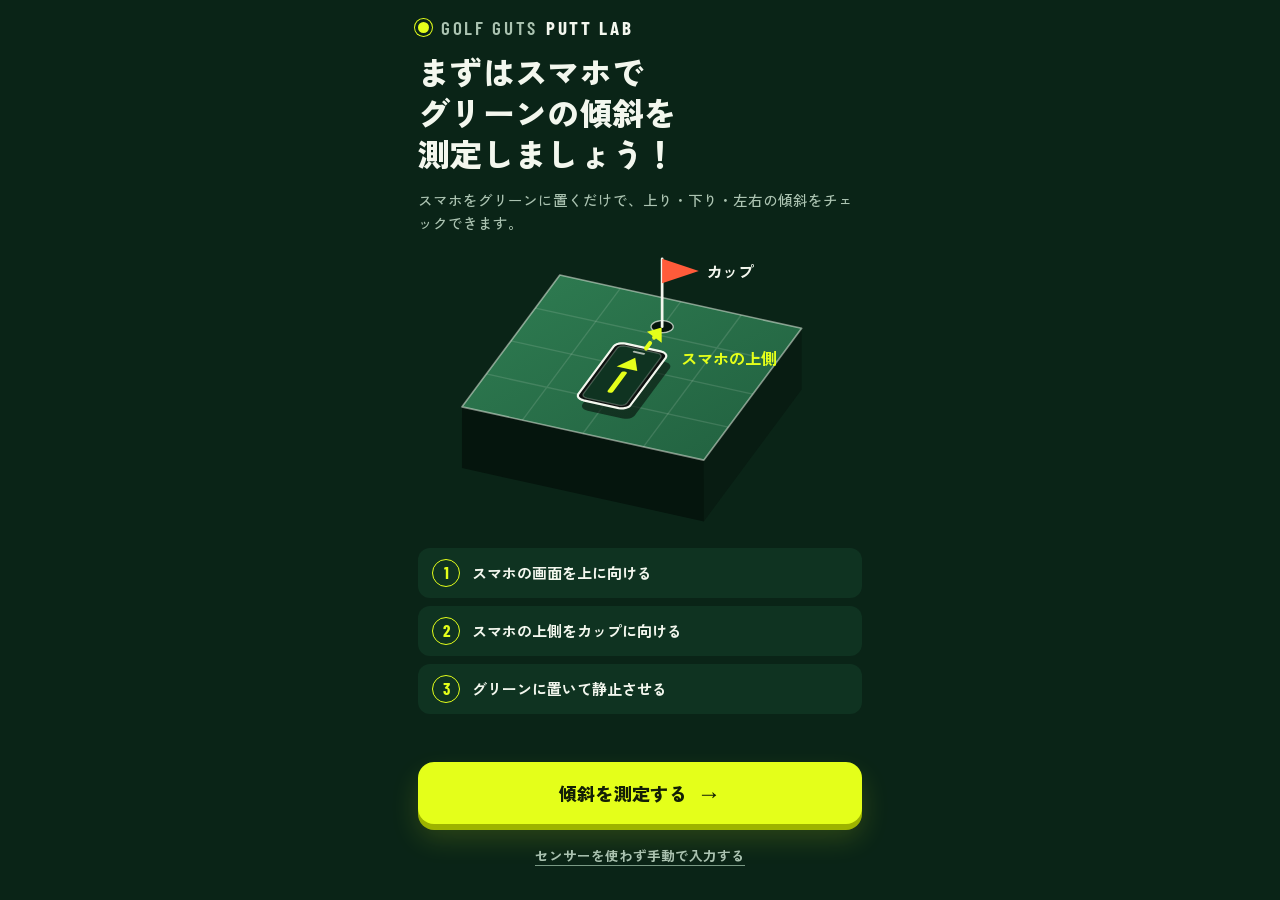
==== commit b734a59e: "Revert "スマホを横に置いて測る仕様に変更" This reverts commit e24591752c81be61807cd42a61ef1de8caff4c7a." ====
--- a/index.html
+++ b/index.html
@@ -65,9 +65,6 @@
 :focus-visible { outline: 3px solid var(--volt); outline-offset: 3px; border-radius: 6px; }
 
 #app { min-height: 100%; max-width: 480px; margin: 0 auto; padding-inline: var(--gutter); display: flex; flex-direction: column; }
-/* 縦画面では .col は箱として扱わず、中身をそのまま縦に並べる */
-.col { display: contents; }
-.only-landscape { display: none !important; }
 
 .screen {
   flex: 1 0 auto;
@@ -205,9 +202,6 @@
 input[type="range"] { width: 100%; height: 34px; margin: 0; accent-color: var(--volt); }
 .chips { display: grid; grid-template-columns: repeat(6, 1fr); gap: 6px; }
 .chips.four { grid-template-columns: repeat(4, 1fr); }
-.chips.three { grid-template-columns: repeat(3, 1fr); }
-.chips.three .chip { font-family: var(--font-body); font-size: 13.5px; font-weight: 900; padding: 8px 2px; line-height: 1.3; }
-.chips.three .chip small { font-size: 11px; }
 .chip {
   min-height: 44px; padding: 4px 2px; border-radius: 10px;
   border: 1.5px solid var(--rule); background: transparent;
@@ -339,167 +333,80 @@
   .pulse, .dots::after { animation: none; }
   .btn-volt, .ms-progress i, .metro-stage { transition: none; }
 }
-
-
-/* =====================================================================
-   横画面（本来の使い方）。スマホを横に持つ前提で、2列に並べる。
-   ===================================================================== */
-@media (orientation: landscape) and (min-width: 560px) {
-  :root { --gutter: 22px; }
-  .only-landscape { display: block !important; }
-  .only-portrait { display: none !important; }
-  #app {
-    max-width: 1060px;
-    padding-inline: max(var(--gutter), env(safe-area-inset-left, 0px)) max(var(--gutter), env(safe-area-inset-right, 0px));
-  }
-  .screen {
-    display: grid; grid-template-columns: minmax(0, 11fr) minmax(0, 10fr);
-    column-gap: clamp(20px, 3.5vw, 40px); row-gap: 12px; align-content: start;
-    padding-block: 14px 18px;
-  }
-  .col { display: flex; flex-direction: column; gap: 12px; min-width: 0; }
-  .col.a { grid-column: 1; } .col.b { grid-column: 2; }
-  .col .cta { margin-top: auto; }
-  .h-big { font-size: clamp(22px, 3.3vw, 30px); }
-  .illust { margin-inline: 0; }
-  .illust svg { max-height: min(62vh, 320px); margin: 0 auto; width: auto; max-width: 100%; }
-  .steps { gap: 6px; }
-  .steps li { padding: 8px 12px; font-size: 14px; }
-  .ms-read b { font-size: 19px; }
-
-  /* メイン: 左に距離と振り幅、右にライン図と結果、下にメトロノーム */
-  #scr-main {
-    grid-template-columns: minmax(0, 1fr) minmax(0, 1fr);
-    grid-template-areas: "top top" "slope slope" "dist line" "stroke line" "metro metro" "foot foot";
-    gap: 12px clamp(20px, 3.5vw, 40px);
-  }
-  .ar-top { grid-area: top; } .ar-slope { grid-area: slope; } .ar-dist { grid-area: dist; }
-  .ar-line { grid-area: line; } .ar-stroke { grid-area: stroke; align-self: start; }
-  .ar-metro { grid-area: metro; } .ar-foot { grid-area: foot; }
-  .ar-line .green { max-width: 440px; }
-  .ar-line .green svg { max-height: 66vh; width: auto; max-width: 100%; margin: 0 auto; }
-  .ar-metro {
-    display: grid; grid-template-columns: minmax(0, 1fr) minmax(0, 1fr);
-    grid-template-areas: "h h" "stage beats" "stage phases" "stage btn" "note note";
-    column-gap: clamp(20px, 3.5vw, 40px); row-gap: 10px; align-items: start;
-  }
-  .ar-metro > h3 { grid-area: h; }
-  .ar-metro .metro-stage { grid-area: stage; }
-  .ar-metro .beats { grid-area: beats; }
-  .ar-metro .phases { grid-area: phases; }
-  .ar-metro #metro-btn { grid-area: btn; }
-  .ar-metro > .note { grid-area: note; }
-
-  /* シート */
-  .sheet-in {
-    max-width: 1060px;
-    padding-inline: max(var(--gutter), env(safe-area-inset-left, 0px)) max(var(--gutter), env(safe-area-inset-right, 0px));
-    display: grid; grid-template-columns: minmax(0, 1fr) minmax(0, 1fr); column-gap: clamp(20px, 3.5vw, 40px); row-gap: 14px; align-items: start;
-  }
-  .sheet-head { grid-column: 1 / -1; }
-  .sheet .col { gap: 14px; }
-  #sheet-manual .col.b .btn-volt { margin-top: 4px; }
-}
-
-/* 縦持ちのときの案内 */
-.rotate {
-  position: fixed; inset: 0; z-index: 50; display: grid; place-items: center;
-  background: var(--turf-900); color: var(--chalk); text-align: center;
-  padding: calc(env(safe-area-inset-top, 0px) + 24px) 28px calc(env(safe-area-inset-bottom, 0px) + 24px);
-}
-.rotate-in { display: flex; flex-direction: column; align-items: center; gap: 12px; max-width: 340px; }
-.rotate-ico { width: 150px; height: auto; color: var(--chalk-dim); animation: tilt 2.4s ease-in-out infinite; }
-@keyframes tilt { 0%, 20% { transform: rotate(0); } 50%, 70% { transform: rotate(-90deg); } 100% { transform: rotate(0); } }
-.rotate h2 { font-size: 21px; font-weight: 900; line-height: 1.35; }
-.rotate p { font-size: 13.5px; color: var(--chalk-dim); line-height: 1.6; }
-.rotate .btn-text { margin-top: 6px; }
-@media (prefers-reduced-motion: reduce) { .rotate-ico { animation: none; transform: rotate(-90deg); } }
 </style>
 
 <div id="app">
 
   <!-- STEP 1: スタート -->
   <section class="screen" id="scr-start">
-    <div class="col a">
-      <header class="brand">GOLF GUTS <b>PUTT LAB</b></header>
-      <h1 class="h-big">まずはスマホで<br>グリーンの傾斜を<br>測定しましょう！</h1>
-      <p class="lead">スマホをグリーンに置くだけで、上り・下り・左右の傾斜をチェックできます。</p>
-      <div class="illust only-portrait" id="start-illust" role="img" aria-label="グリーンの上に横向きに置いたスマホ。長い辺がカップを向いている"></div>
-      <ol class="steps" id="start-steps"></ol>
-    </div>
-    <div class="col b">
-      <div class="illust only-landscape" id="start-illust-l" aria-hidden="true"></div>
-      <div class="cta">
-        <button class="btn-volt" id="btn-measure" type="button">傾斜を測定する <span class="arr" aria-hidden="true">→</span></button>
-        <button class="btn-text" id="btn-manual" type="button">センサーを使わず手動で入力する</button>
-      </div>
+    <header class="brand">GOLF GUTS <b>PUTT LAB</b></header>
+    <h1 class="h-big">まずはスマホで<br>グリーンの傾斜を<br>測定しましょう！</h1>
+    <p class="lead">スマホをグリーンに置くだけで、上り・下り・左右の傾斜をチェックできます。</p>
+    <div class="illust" id="start-illust" role="img" aria-label="グリーンの上に置いたスマホ。スマホの上側がカップを向いている"></div>
+    <ol class="steps">
+      <li><span class="n">1</span>スマホの画面を上に向ける</li>
+      <li><span class="n">2</span>スマホの上側をカップに向ける</li>
+      <li><span class="n">3</span>グリーンに置いて静止させる</li>
+    </ol>
+    <div class="cta">
+      <button class="btn-volt" id="btn-measure" type="button">傾斜を測定する <span class="arr" aria-hidden="true">→</span></button>
+      <button class="btn-text" id="btn-manual" type="button">センサーを使わず手動で入力する</button>
     </div>
   </section>
 
   <!-- STEP 2: 測定中 -->
   <section class="screen" id="scr-measure" hidden>
-    <div class="col a">
-      <header class="brand">GOLF GUTS <b>PUTT LAB</b></header>
-      <p class="eyebrow" id="ms-mode">傾斜を測定</p>
-      <h2 class="h-big" id="ms-title" aria-live="polite">測定中<span class="dots"></span></h2>
-      <p class="lead" id="ms-hint" aria-live="polite">スマホを横にして、グリーンに置いて手を離してください。</p>
-      <div class="illust only-portrait" id="ms-illust" aria-hidden="true"></div>
-      <div class="ms-read">
-        <div><span>前後</span><b id="ms-fwd">—</b></div>
-        <div><span>左右</span><b id="ms-side">—</b></div>
-      </div>
-      <div class="ms-progress" role="progressbar" aria-label="測定の進み具合" aria-valuemin="0" aria-valuemax="100" id="ms-prog"><i id="ms-bar"></i></div>
-      <div class="cta only-portrait">
-        <button class="btn-volt" id="ms-next" type="button" hidden>置き直したら次へ <span class="arr" aria-hidden="true">→</span></button>
-        <button class="btn-ghost" id="ms-manual" type="button" hidden>手動で入力する</button>
-        <button class="btn-ghost" id="ms-cancel" type="button">中止する</button>
-      </div>
+    <header class="brand">GOLF GUTS <b>PUTT LAB</b></header>
+    <p class="eyebrow" id="ms-mode">傾斜を測定</p>
+    <h2 class="h-big" id="ms-title" aria-live="polite">測定中<span class="dots"></span></h2>
+    <p class="lead" id="ms-hint" aria-live="polite">スマホをグリーンに置いて、手を離してください。</p>
+    <div class="illust" id="ms-illust" aria-hidden="true"></div>
+    <div class="ms-read">
+      <div><span>前後</span><b id="ms-fwd">—</b></div>
+      <div><span>左右</span><b id="ms-side">—</b></div>
     </div>
-    <div class="col b">
-      <div class="illust only-landscape" id="ms-illust-l" aria-hidden="true"></div>
-      <div class="cta only-landscape" id="ms-cta-l"></div>
+    <div class="ms-progress" role="progressbar" aria-label="測定の進み具合" aria-valuemin="0" aria-valuemax="100" id="ms-prog"><i id="ms-bar"></i></div>
+    <div class="cta">
+      <button class="btn-volt" id="ms-next" type="button" hidden>置き直したら次へ <span class="arr" aria-hidden="true">→</span></button>
+      <button class="btn-ghost" id="ms-manual" type="button" hidden>手動で入力する</button>
+      <button class="btn-ghost" id="ms-cancel" type="button">中止する</button>
     </div>
   </section>
 
   <!-- STEP 3: 測定完了 -->
   <section class="screen" id="scr-result" hidden>
-    <div class="col a">
-      <header class="brand">GOLF GUTS <b>PUTT LAB</b></header>
-      <p class="eyebrow" id="rs-eyebrow">測定完了！</p>
-      <h2 class="h-big" id="rs-title">傾斜の測定が<br>完了しました！</h2>
-      <div class="illust only-portrait" id="rs-illust" role="img"></div>
-      <dl class="slope-table">
-        <div><dt>前後傾斜</dt><dd id="rs-fwd"></dd></div>
-        <div><dt>左右傾斜</dt><dd id="rs-side"></dd></div>
-        <div><dt>傾斜強度</dt><dd id="rs-strength"></dd></div>
-      </dl>
-      <p class="note">測定した地点の傾斜がカップまで続くと仮定して計算します。途中で傾斜が変わるラインでは、結果は目安としてお使いください。</p>
-    </div>
-    <div class="col b">
-      <div class="illust only-landscape" id="rs-illust-l" aria-hidden="true"></div>
-      <div class="cta">
-        <button class="btn-volt" id="rs-go" type="button">パッティングラインを計算する <span class="arr" aria-hidden="true">→</span></button>
-        <button class="btn-ghost" id="rs-redo" type="button">再測定する</button>
-      </div>
+    <header class="brand">GOLF GUTS <b>PUTT LAB</b></header>
+    <p class="eyebrow" id="rs-eyebrow">測定完了！</p>
+    <h2 class="h-big" id="rs-title">傾斜の測定が<br>完了しました！</h2>
+    <div class="illust" id="rs-illust" role="img"></div>
+    <dl class="slope-table">
+      <div><dt>前後傾斜</dt><dd id="rs-fwd"></dd></div>
+      <div><dt>左右傾斜</dt><dd id="rs-side"></dd></div>
+      <div><dt>傾斜強度</dt><dd id="rs-strength"></dd></div>
+    </dl>
+    <p class="note">測定した地点の傾斜がカップまで続くと仮定して計算します。途中で傾斜が変わるラインでは、結果は目安としてお使いください。</p>
+    <div class="cta">
+      <button class="btn-volt" id="rs-go" type="button">パッティングラインを計算する <span class="arr" aria-hidden="true">→</span></button>
+      <button class="btn-ghost" id="rs-redo" type="button">再測定する</button>
     </div>
   </section>
 
   <!-- STEP 4–6: メイン -->
   <section class="screen" id="scr-main" hidden>
-    <div class="topbar ar-top">
+    <div class="topbar">
       <header class="brand">GOLF GUTS <b>PUTT LAB</b></header>
       <button class="icon-btn" id="mn-settings" type="button" aria-label="設定を開く">
         <svg viewBox="0 0 24 24" fill="none" stroke="currentColor" stroke-width="2" stroke-linecap="round"><path d="M4 7h10M18 7h2M4 17h2M10 17h10"/><circle cx="16" cy="7" r="2.2"/><circle cx="8" cy="17" r="2.2"/></svg>
       </button>
     </div>
 
-    <div class="slopebar ar-slope">
+    <div class="slopebar">
       <span class="lbl" id="mn-src">測定した傾斜</span>
       <span class="val" id="mn-fwd"></span><span class="sep" aria-hidden="true"></span><span class="val" id="mn-side"></span>
       <button id="mn-remeasure" type="button">再測定</button>
     </div>
 
-    <section class="block ar-dist" aria-labelledby="h-dist">
+    <section class="block" aria-labelledby="h-dist">
       <h3 id="h-dist">カップまでの距離<span id="dist-m"></span></h3>
       <div class="dist-row">
         <button class="step-btn" id="dist-minus" type="button" aria-label="0.5ヤード短く">−</button>
@@ -513,7 +420,7 @@
       <div class="chips" id="dist-chips" role="group" aria-label="よく使う距離"></div>
     </section>
 
-    <section class="block ar-line" aria-labelledby="h-line">
+    <section class="block" aria-labelledby="h-line">
       <h3 id="h-line">パッティングライン</h3>
       <div class="green" id="line-view" role="img"></div>
       <div class="legend">
@@ -524,7 +431,7 @@
       <div id="call" aria-live="polite"></div>
     </section>
 
-    <section class="block ar-stroke" aria-labelledby="h-stroke" id="stroke-block">
+    <section class="block" aria-labelledby="h-stroke" id="stroke-block">
       <h3 id="h-stroke">必要な振り幅<span>アドレス → トップ</span></h3>
       <div class="stroke-num">
         <b id="st-cm">–</b><span class="unit">cm</span>
@@ -534,7 +441,7 @@
       <p class="note" id="st-note"></p>
     </section>
 
-    <section class="block ar-metro" aria-labelledby="h-metro">
+    <section class="block" aria-labelledby="h-metro">
       <h3 id="h-metro">メトロノーム<span>90 BPM・3/4</span></h3>
       <div class="metro-stage" id="metro-stage" aria-hidden="true"></div>
       <div class="beats" id="beats" aria-hidden="true"><span>1</span><span>2</span><span>3</span></div>
@@ -548,7 +455,7 @@
       <p class="note">1拍目で引き始め、2拍目でトップ、2拍目と3拍目のちょうど真ん中で打ちます。音が出ないときは、スマホの消音モードと音量を確認してください。</p>
     </section>
 
-    <p class="note foot ar-foot">表示はすべて推定値です。測定地点の傾斜がカップまで一定という前提で計算しており、芝目・途中の起伏・スマホケースやカメラの出っ張りによる誤差は含まれません。</p>
+    <p class="note foot">表示はすべて推定値です。測定地点の傾斜がカップまで一定という前提で計算しており、芝目・途中の起伏・スマホケースやカメラの出っ張りによる誤差は含まれません。</p>
   </section>
 </div>
 
@@ -559,24 +466,19 @@
       <h2 id="mi-title">傾斜を手動で入力</h2>
       <button class="icon-btn" id="mi-close" type="button" aria-label="閉じる"><svg viewBox="0 0 24 24" fill="none" stroke="currentColor" stroke-width="2.2" stroke-linecap="round"><path d="M6 6l12 12M18 6L6 18"/></svg></button>
     </div>
-    <div class="col a">
-      <p id="mi-msg">カップに向かって立ったときの傾斜を入力します。</p>
-      <div class="illust only-portrait" id="mi-illust" aria-hidden="true"></div>
-      <div>
-        <div class="field-head"><label for="mi-fwd">前後の傾斜</label><output id="mi-fwd-out" for="mi-fwd"></output></div>
-        <input id="mi-fwd" type="range" min="-4" max="4" step="0.1" value="0">
-        <div class="range-ends"><span>下り 4°</span><span>平坦</span><span>上り 4°</span></div>
-      </div>
-      <div>
-        <div class="field-head"><label for="mi-side">左右の傾斜</label><output id="mi-side-out" for="mi-side"></output></div>
-        <input id="mi-side" type="range" min="-4" max="4" step="0.1" value="0">
-        <div class="range-ends"><span>左下がり 4°</span><span>平坦</span><span>右下がり 4°</span></div>
-      </div>
+    <p id="mi-msg">カップに向かって立ったときの傾斜を入力します。</p>
+    <div class="illust" id="mi-illust" aria-hidden="true"></div>
+    <div>
+      <div class="field-head"><label for="mi-fwd">前後の傾斜</label><output id="mi-fwd-out" for="mi-fwd"></output></div>
+      <input id="mi-fwd" type="range" min="-4" max="4" step="0.1" value="0">
+      <div class="range-ends"><span>下り 4°</span><span>平坦</span><span>上り 4°</span></div>
     </div>
-    <div class="col b">
-      <div class="illust only-landscape" id="mi-illust-l" aria-hidden="true"></div>
-      <button class="btn-volt" id="mi-ok" type="button">この傾斜で進む <span class="arr" aria-hidden="true">→</span></button>
+    <div>
+      <div class="field-head"><label for="mi-side">左右の傾斜</label><output id="mi-side-out" for="mi-side"></output></div>
+      <input id="mi-side" type="range" min="-4" max="4" step="0.1" value="0">
+      <div class="range-ends"><span>左下がり 4°</span><span>平坦</span><span>右下がり 4°</span></div>
     </div>
+    <button class="btn-volt" id="mi-ok" type="button">この傾斜で進む <span class="arr" aria-hidden="true">→</span></button>
   </div>
 </div>
 
@@ -588,7 +490,6 @@
       <button class="icon-btn" id="set-close" type="button" aria-label="設定を閉じる"><svg viewBox="0 0 24 24" fill="none" stroke="currentColor" stroke-width="2.2" stroke-linecap="round"><path d="M6 6l12 12M18 6L6 18"/></svg></button>
     </div>
 
-    <div class="col a">
     <section class="block">
       <h3 class="sec">グリーンの速さ</h3>
       <p>スティンプメーターの値（ft）です。コースの掲示があればその数字に合わせてください。速いほど、よく曲がり、振り幅は小さくなります。</p>
@@ -615,17 +516,10 @@
         <button class="btn-ghost pri" id="cal-save" type="button">保存する</button>
       </div>
     </section>
-    </div>
-    <div class="col b">
-    <section class="block">
-      <h3 class="sec">スマホの置き方</h3>
-      <p>測定するときのスマホの向きです。スタート画面の図と手順も、この設定に合わせて変わります。</p>
-      <div class="chips three" id="orient-chips" role="group" aria-label="スマホの置き方"></div>
-    </section>
 
     <section class="block">
       <h3 class="sec">ゼロ点補正</h3>
-      <p>ケースやカメラの出っ張りで生じるズレを打ち消します。同じ場所で、スマホを180°回して2回測ります。床や机でもできます。置き方を変えても補正はそのまま使えます。</p>
+      <p>ケースやカメラの出っ張りで生じるズレを打ち消します。同じ場所で、スマホを180°回して2回測ります。床や机でもできます。</p>
       <div class="status" id="zero-status"></div>
       <div class="row2">
         <button class="btn-ghost" id="zero-clear" type="button">補正を消す</button>
@@ -637,22 +531,6 @@
       <h3 class="sec">傾斜の入力</h3>
       <button class="btn-ghost" id="set-manual" type="button">傾斜を手動で入力する</button>
     </section>
-    </div>
-  </div>
-</div>
-
-<!-- 縦持ちのときの案内 -->
-<div class="rotate" id="rotate" hidden role="dialog" aria-labelledby="rt-title">
-  <div class="rotate-in">
-    <svg viewBox="0 0 120 90" aria-hidden="true" class="rotate-ico">
-      <rect x="10" y="12" width="36" height="66" rx="7" fill="none" stroke="currentColor" stroke-width="3" opacity=".45"/>
-      <rect x="52" y="28" width="60" height="36" rx="7" fill="none" stroke="#e4ff1a" stroke-width="3"/>
-      <path d="M26 6c20-6 42 2 50 20" fill="none" stroke="#e4ff1a" stroke-width="3" stroke-linecap="round"/>
-      <path d="M70 18l7 9-11 2z" fill="#e4ff1a"/>
-    </svg>
-    <h2 id="rt-title">スマホを横向きにしてください</h2>
-    <p>このアプリは横画面で使う設計です。画面が回らないときは、コントロールセンターで画面の向きのロックを解除してください。</p>
-    <button class="btn-text" id="rt-skip" type="button">縦のまま使う</button>
   </div>
 </div>
 
@@ -971,11 +849,6 @@
 
   var P = PuttPhysics, YD = P.YD, DEG = Math.PI / 180;
   var $ = function (id) { return document.getElementById(id); };
-  /** 図は縦画面用と横画面用の2か所に同じものを描く（表示されるのは片方だけ） */
-  function setIllust(id, html) {
-    $(id).innerHTML = html;
-    var l = $(id + '-l'); if (l) l.innerHTML = html.replace(/id="([a-z]+)g"/, 'id="$1lg"').replace(/url\(#([a-z]+)g\)/, 'url(#$1lg)');
-  }
   var C = {
     chalk: '#f3f7ee', dim: '#abc3b1', faint: '#7a9a85', volt: '#e4ff1a', ink: '#131f06', pin: '#ff5b3a',
     t950: '#05150d', t900: '#0a2417', t800: '#0f3321', t700: '#16442d', t600: '#21603f', t500: '#2f7d52'
@@ -996,7 +869,6 @@
     stimp: clamp(Number(store.get('stimp', 9)) || 9, 7, 13),
     cal: sanitizeCal(store.get('cal', [])),
     zero: sanitizeZero(store.get('zero', null)),
-    orient: { L: 1, R: 1, P: 1 }[store.get('orient', 'L')] ? store.get('orient', 'L') : 'L', // L: 横置き・上側が左 / R: 横置き・上側が右 / P: 縦置き
     strokeCm: 21
   };
 
@@ -1011,22 +883,6 @@
   function sanitizeZero(z) {
     return (z && isFinite(z.fwd) && isFinite(z.side)) ? { fwd: +z.fwd, side: +z.side } : null;
   }
-
-  /* ---------- スマホの置き方 ----------
-     端末そのものの傾きは常に同じ2つの値で表す:
-       b … 端末の上側（カメラ側）が持ち上がっている角度
-       s … 端末の右側が下がっている角度
-     置き方によって、これを「カップに向かって上り」「右下がり」に読み替える。 */
-  var ORIENTS = {
-    L: { name: '横置き・上側が左', T: [-1, 0], R: [0, 1], steps: ['スマホの画面を上に向ける', 'スマホを横にして、上側（カメラ側）を左に向ける', '長い辺をカップに向けてグリーンに置き、静止させる'], edge: '右側の長い辺',
-      map: function (b, s) { return { fwd: -s, side: b }; } },
-    R: { name: '横置き・上側が右', T: [1, 0], R: [0, -1], steps: ['スマホの画面を上に向ける', 'スマホを横にして、上側（カメラ側）を右に向ける', '長い辺をカップに向けてグリーンに置き、静止させる'], edge: '左側の長い辺',
-      map: function (b, s) { return { fwd: s, side: -b }; } },
-    P: { name: '縦置き・上側がカップ', T: [0, 1], R: [1, 0], steps: ['スマホの画面を上に向ける', 'スマホの上側をカップに向ける', 'グリーンに置いて静止させる'], edge: '上側',
-      map: function (b, s) { return { fwd: b, side: s }; } }
-  };
-  function orient() { return ORIENTS[state.orient] || ORIENTS.L; }
-  function mapSlope(b, s) { return orient().map(b, s); }
 
   /* ---------- 表示用の言葉 ---------- */
   var FLAT = 0.2; // これ未満は「ほぼ平坦」
@@ -1104,30 +960,21 @@
     s += '<text x="' + (top[0] + 32) + '" y="' + (top[1] + 14) + '" font-size="12" font-weight="700" fill="' + C.chalk + '">カップ</text>';
 
     if (o.phone) {
-      // スマホ。置き方（横置き・縦置き）どおりの向きで描く。u: 端末の右方向, v: 端末の上方向
-      var OR = ORIENTS[o.orient || state.orient] || ORIENTS.L, T = OR.T, Rv = OR.R, py = -0.2, land = OR !== ORIENTS.P;
-      function ph(u, v, dz) { return on(u * Rv[0] + v * T[0], py + u * Rv[1] + v * T[1], dz); }
-      function prect(u0, v0, hw, hl, r, dz) {
-        var out = [], cs = [[u0 + hw - r, v0 + hl - r, 0], [u0 - hw + r, v0 + hl - r, 90], [u0 - hw + r, v0 - hl + r, 180], [u0 + hw - r, v0 - hl + r, 270]];
-        cs.forEach(function (c) { for (var i = 0; i <= 6; i++) { var a = (c[2] + i * 15) * DEG; out.push(ph(c[0] + r * Math.cos(a), c[1] + r * Math.sin(a), dz)); } });
-        return out;
-      }
-      s += '<polygon points="' + pts(prect(0, 0, 0.215, 0.43, 0.07, 0)) + '" fill="#020705" opacity=".55" transform="translate(3,4)"/>';
-      s += '<polygon points="' + pts(prect(0, 0, 0.215, 0.43, 0.07, 0.045)) + '" fill="#0c100e" stroke="' + C.chalk + '" stroke-width="1.6" stroke-linejoin="round"/>';
-      s += '<polygon points="' + pts(prect(0, 0, 0.18, 0.395, 0.05, 0.047)) + '" fill="' + C.t800 + '" stroke="' + C.chalk + '" stroke-opacity=".25" stroke-width="1"/>';
-      s += '<polygon points="' + pts(prect(0, 0.345, 0.05, 0.012, 0.011, 0.048)) + '" fill="' + C.chalk + '" opacity=".7"/>';   // 上側のスピーカー
-      var cam = ph(0.14, 0.37, 0.049);
-      s += '<circle cx="' + cam[0].toFixed(1) + '" cy="' + cam[1].toFixed(1) + '" r="3.2" fill="' + C.chalk + '" opacity=".85"/>';                   // カメラ
-      s += '<polygon points="' + pts([ph(0, 0.27, 0.048), ph(-0.085, 0.1, 0.048), ph(0.085, 0.1, 0.048)]) + '" fill="' + C.volt + '"/>';
-      s += '<polygon points="' + pts(prect(0, -0.1, 0.022, 0.16, 0.02, 0.048)) + '" fill="' + C.volt + '"/>';
-      // カップに向ける辺 → カップ の矢印
-      var a0 = on(0, py + (land ? 0.275 : 0.49)), a1 = on(0, cyc - 0.16), hd = arrowHead(a0, a1, 9);
+      // スマホ（上側がカップ向き）
+      var py = -0.2;
+      s += '<polygon points="' + pts(rrect(0, py, 0.215, 0.43, 0.07, 0)) + '" fill="#020705" opacity=".55" transform="translate(3,4)"/>';
+      s += '<polygon points="' + pts(rrect(0, py, 0.215, 0.43, 0.07, 0.045)) + '" fill="#0c100e" stroke="' + C.chalk + '" stroke-width="1.6" stroke-linejoin="round"/>';
+      s += '<polygon points="' + pts(rrect(0, py, 0.18, 0.395, 0.05, 0.047)) + '" fill="' + C.t800 + '" stroke="' + C.chalk + '" stroke-opacity=".25" stroke-width="1"/>';
+      s += '<polygon points="' + pts(rrect(0, py + 0.345, 0.05, 0.012, 0.011, 0.048)) + '" fill="' + C.chalk + '" opacity=".7"/>';
+      s += '<polygon points="' + pts([on(0, py + 0.27, 0.048), on(-0.085, py + 0.1, 0.048), on(0.085, py + 0.1, 0.048)]) + '" fill="' + C.volt + '"/>';
+      s += '<polygon points="' + pts(rrect(0, py - 0.1, 0.022, 0.16, 0.02, 0.048)) + '" fill="' + C.volt + '"/>';
+      // スマホ上側 → カップ の矢印
+      var a0 = on(0, py + 0.49), a1 = on(0, cyc - 0.16), hd = arrowHead(a0, a1, 9);
       s += '<line x1="' + a0[0] + '" y1="' + a0[1] + '" x2="' + a1[0] + '" y2="' + a1[1] + '" stroke="' + C.volt + '" stroke-width="3" stroke-dasharray="5 5" stroke-linecap="round"/>';
       s += '<polygon points="' + pts(hd) + '" fill="' + C.volt + '"/>';
       if (o.labels) {
-        var lp = ph(0, 0.5, 0.05), left = T[0] < 0;
-        if (land) s += '<text x="' + (lp[0] + (left ? -4 : 4)).toFixed(1) + '" y="' + (lp[1] + 4).toFixed(1) + '" text-anchor="' + (left ? 'end' : 'start') + '" font-size="12" font-weight="700" fill="' + C.volt + '">上側（カメラ）</text>';
-        else s += '<text x="' + (on(0.3, py + 0.36, 0.05)[0] + 4) + '" y="' + (on(0.3, py + 0.36, 0.05)[1] + 4) + '" font-size="12" font-weight="700" fill="' + C.volt + '">スマホの上側</text>';
+        var lp = on(0.3, py + 0.36, 0.05);
+        s += '<text x="' + (lp[0] + 4) + '" y="' + (lp[1] + 4) + '" font-size="12" font-weight="700" fill="' + C.volt + '">スマホの上側</text>';
       }
     } else {
       // ボール
@@ -1168,16 +1015,16 @@
       if (e.beta == null || e.gamma == null) return;
       var b = e.beta * DEG, g = e.gamma * DEG;
       Sensor.last = {
-        b: e.beta,                                                       // 上側が持ち上がっている角度
-        s: Math.asin(clamp(Math.cos(b) * Math.sin(g), -1, 1)) / DEG,    // 右側が水平から下がっている角度
+        fwd: e.beta,
+        side: Math.asin(clamp(Math.cos(b) * Math.sin(g), -1, 1)) / DEG, // 右辺が水平から下がっている角度
         faceUp: Math.abs(e.beta) < 90
       };
-      Sensor.acc.f += Sensor.last.b; Sensor.acc.s += Sensor.last.s; Sensor.acc.n++;
+      Sensor.acc.f += Sensor.last.fwd; Sensor.acc.s += Sensor.last.side; Sensor.acc.n++;
       Sensor.lastT = Date.now();
     },
     /** 前回の呼び出し以降に届いた値の平均（ノイズを減らす） */
     take: function () {
-      var a = Sensor.acc, out = a.n ? { b: a.f / a.n, s: a.s / a.n } : null;
+      var a = Sensor.acc, out = a.n ? { fwd: a.f / a.n, side: a.s / a.n } : null;
       Sensor.acc = { f: 0, s: 0, n: 0 };
       return out;
     },
@@ -1228,10 +1075,9 @@
     $('ms-next').hidden = true; $('ms-manual').hidden = true;
     $('ms-title').innerHTML = '準備中<span class="dots"></span>';
     $('ms-hint').textContent = 'センサーを確認しています。';
-    $('ms-hint').dataset.place = (state.orient === 'P' ? 'スマホの上側をカップに向けて' : 'スマホを横にして、' + orient().edge + 'をカップに向けて') + 'グリーンに置き、手を離してください。';
     $('ms-fwd').textContent = '—'; $('ms-side').textContent = '—';
     setProgress(0);
-    setIllust('ms-illust', plateSVG({ id: 'ms', phone: true, pulse: true, fixed: true }));
+    $('ms-illust').innerHTML = plateSVG({ id: 'ms', phone: true, pulse: true, fixed: true });
     show('scr-measure');
     Sensor.enable().then(function (res) {
       if ($('scr-measure').hidden) return;
@@ -1268,16 +1114,14 @@
       var now = Date.now(), cur = Sensor.last;
       if (!cur || now - Sensor.lastT > 1500) { $('ms-hint').textContent = 'センサーの値を待っています。'; return; }
       var avg = Sensor.take() || cur;
-      // 端末のズレ（ゼロ点補正）は端末の向きで引き、そのあと置き方に応じてグリーンの傾きに読み替える
-      var db = avg.b - (raw || !state.zero ? 0 : state.zero.fwd), ds = avg.s - (raw || !state.zero ? 0 : state.zero.side);
-      var mp = mapSlope(db, ds), f = mp.fwd, s = mp.side;
-      buf.push({ t: now, f: f, s: s, db: db, ds: ds });
+      var f = avg.fwd - (raw || !state.zero ? 0 : state.zero.fwd), s = avg.side - (raw || !state.zero ? 0 : state.zero.side);
+      buf.push({ t: now, f: f, s: s });
       while (buf.length && now - buf[0].t > HOLD_MS + 500) buf.shift();
       ema = ema ? { f: ema.f + (f - ema.f) * 0.25, s: ema.s + (s - ema.s) * 0.25 } : { f: f, s: s }; // 表示用の平滑化
       $('ms-fwd').textContent = fwdText(ema.f); $('ms-side').textContent = sideText(ema.s);
       if (now - lastDraw > 180) {
         lastDraw = now;
-        setIllust('ms-illust', plateSVG({ id: 'ms', fwd: clamp(ema.f, -8, 8), side: clamp(ema.s, -8, 8), phone: true, pulse: true, fixed: true }));
+        $('ms-illust').innerHTML = plateSVG({ id: 'ms', fwd: clamp(ema.f, -8, 8), side: clamp(ema.s, -8, 8), phone: true, pulse: true, fixed: true });
       }
 
       var flat = cur.faceUp && Math.abs(f) < MAX_TILT && Math.abs(s) < MAX_TILT;
@@ -1285,7 +1129,7 @@
       var stable = flat && win.length >= 6 && range(win, 'f') < STABLE_RANGE && range(win, 's') < STABLE_RANGE;
       if (!stable) {
         stableSince = 0; setProgress(0);
-        $('ms-hint').textContent = !flat ? '画面を上にして、平らに置いてください。' : $('ms-hint').dataset.place;
+        $('ms-hint').textContent = !flat ? '画面を上にして、平らに置いてください。' : 'スマホを置いて、手を離してください。';
       } else {
         if (!stableSince) stableSince = now - WINDOW_MS / 2;
         var p = clamp((now - stableSince) / HOLD_MS, 0, 1);
@@ -1295,7 +1139,7 @@
           var hold = buf.filter(function (b) { return b.t >= stableSince; });
           if (range(hold, 'f') < STABLE_RANGE * 1.5 && range(hold, 's') < STABLE_RANGE * 1.5) {
             stopMeasure();
-            return finishMeasure(raw ? { fwd: mean(hold, 'db'), side: mean(hold, 'ds') } : { fwd: mean(hold, 'f'), side: mean(hold, 's') });
+            return finishMeasure({ fwd: mean(hold, 'f'), side: mean(hold, 's') });
           }
           stableSince = 0;
         }
@@ -1328,7 +1172,7 @@
       $('ms-next').onclick = function () { startMeasure('zero2'); };
       return;
     }
-    // 180°回すと本当の傾斜は符号が反転し、端末固有のズレだけが残る（端末の向きで保存。置き方を変えてもそのまま使える）
+    // 180°回すと本当の傾斜は符号が反転し、端末固有のズレだけが残る
     state.zero = { fwd: (Measure.first.fwd + m.fwd) / 2, side: (Measure.first.side + m.side) / 2 };
     store.set('zero', state.zero);
     renderSettings();
@@ -1348,7 +1192,7 @@
     var tot = totalSlope(state.slope);
     $('rs-eyebrow').textContent = source === 'sensor' ? '測定完了！' : '手動入力';
     $('rs-title').innerHTML = source === 'sensor' ? '傾斜の測定が<br>完了しました！' : '傾斜を<br>設定しました';
-    setIllust('rs-illust', plateSVG({ id: 'rs', fwd: fwd, side: side, arrow: true }));
+    $('rs-illust').innerHTML = plateSVG({ id: 'rs', fwd: fwd, side: side, arrow: true });
     $('rs-illust').setAttribute('aria-label', 'グリーンの傾き：前後は' + fwdText(fwd) + '、左右は' + sideText(side));
     $('rs-fwd').innerHTML = fwdText(fwd) + (Math.abs(fwd) >= FLAT ? '<small>勾配 ' + pct(fwd) + '</small>' : '');
     $('rs-side').innerHTML = sideText(side) + (Math.abs(side) >= FLAT ? '<small>勾配 ' + pct(side) + '</small>' : '');
@@ -1369,7 +1213,7 @@
   function renderManual() {
     var f = +$('mi-fwd').value, s = +$('mi-side').value;
     $('mi-fwd-out').textContent = fwdText(f); $('mi-side-out').textContent = sideText(s);
-    setIllust('mi-illust', plateSVG({ id: 'mi', fwd: f, side: s, arrow: true }));
+    $('mi-illust').innerHTML = plateSVG({ id: 'mi', fwd: f, side: s, arrow: true });
   }
 
   /* =====================================================================
@@ -1755,7 +1599,7 @@
     $('cal-status').innerHTML = head + '<small>いまのグリーンの速さ（' + state.stimp.toFixed(1) + 'ft）での目安：' + guide + '</small>';
 
     $('zero-status').innerHTML = state.zero
-      ? '補正あり<small>端末のズレ（上下 ' + signed(state.zero.fwd) + '° ／ 左右 ' + signed(state.zero.side) + '°）を差し引いて測定します。置き方を変えてもそのまま有効です</small>'
+      ? '補正あり<small>前後 ' + signed(state.zero.fwd) + '° ／ 左右 ' + signed(state.zero.side) + '° を差し引いて測定します</small>'
       : '補正なし';
     $('zero-clear').disabled = !state.zero;
   }
@@ -1771,38 +1615,8 @@
   /* =====================================================================
      起動
      ===================================================================== */
-  function renderOrient() {
-    setIllust('start-illust', plateSVG({ id: 'st', phone: true, labels: true }));
-    $('start-steps').innerHTML = orient().steps.map(function (t, i) { return '<li><span class="n">' + (i + 1) + '</span>' + t + '</li>'; }).join('');
-    Array.prototype.forEach.call($('orient-chips').children, function (b) { b.setAttribute('aria-pressed', String(b.dataset.v === state.orient)); });
-  }
-  function setOrient(v) {
-    if (!ORIENTS[v]) return;
-    state.orient = v; store.set('orient', v); renderOrient();
-  }
-
-  /* 横画面では測定画面のボタンを右の列に置く（同じ要素を移動するだけ） */
-  var landscapeMQ = window.matchMedia('(orientation: landscape) and (min-width: 560px)');
-  function placeMeasureButtons() {
-    var target = landscapeMQ.matches ? $('ms-cta-l') : $('scr-measure').querySelector('.col.a .cta');
-    ['ms-next', 'ms-manual', 'ms-cancel'].forEach(function (id) { if ($(id).parentNode !== target) target.appendChild($(id)); });
-  }
-
-  /* 縦持ちのときの案内 */
-  function updateRotate() {
-    var portrait = !landscapeMQ.matches && window.innerHeight > window.innerWidth;
-    $('rotate').hidden = !(portrait && !store.get('portraitOK', false));
-    placeMeasureButtons();
-  }
-
   function init() {
-    $('rt-skip').addEventListener('click', function () { store.set('portraitOK', true); updateRotate(); });
-    if (landscapeMQ.addEventListener) landscapeMQ.addEventListener('change', updateRotate); else landscapeMQ.addListener(updateRotate);
-    window.addEventListener('resize', updateRotate);
-    updateRotate();
-    $('orient-chips').innerHTML = Object.keys(ORIENTS).map(function (k) { return '<button class="chip" type="button" data-v="' + k + '" aria-pressed="false">' + ORIENTS[k].name.replace('・', '<small>') + '</small></button>'; }).join('');
-    $('orient-chips').addEventListener('click', function (e) { var b = e.target.closest('button'); if (b) setOrient(b.dataset.v); });
-    renderOrient();
+    $('start-illust').innerHTML = plateSVG({ id: 'st', phone: true, labels: true });
 
     // 距離チップ・速さチップ・キャリブレーション表を組み立てる
     $('dist-chips').innerHTML = DIST_CHIPS.map(function (v) { return '<button class="chip" type="button" data-v="' + v + '" aria-pressed="false">' + v + '<small>yd</small></button>'; }).join('');
